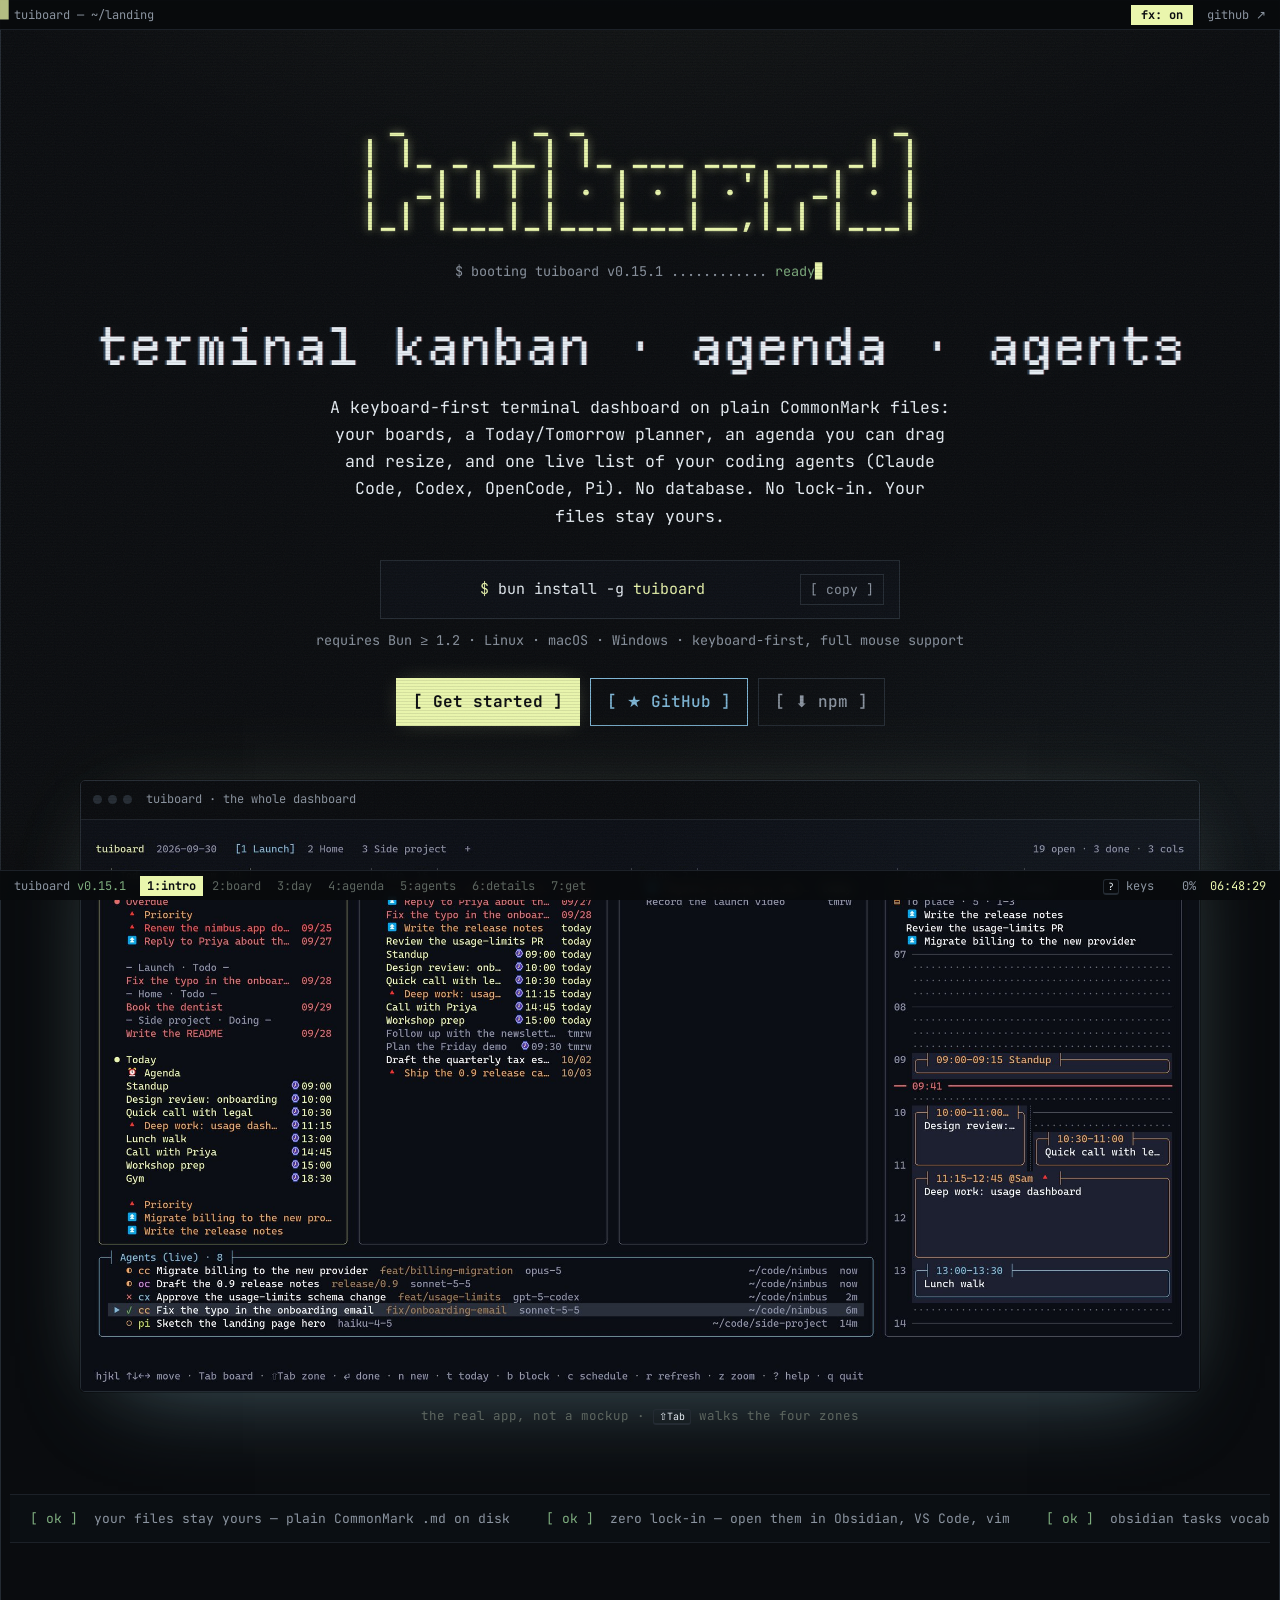
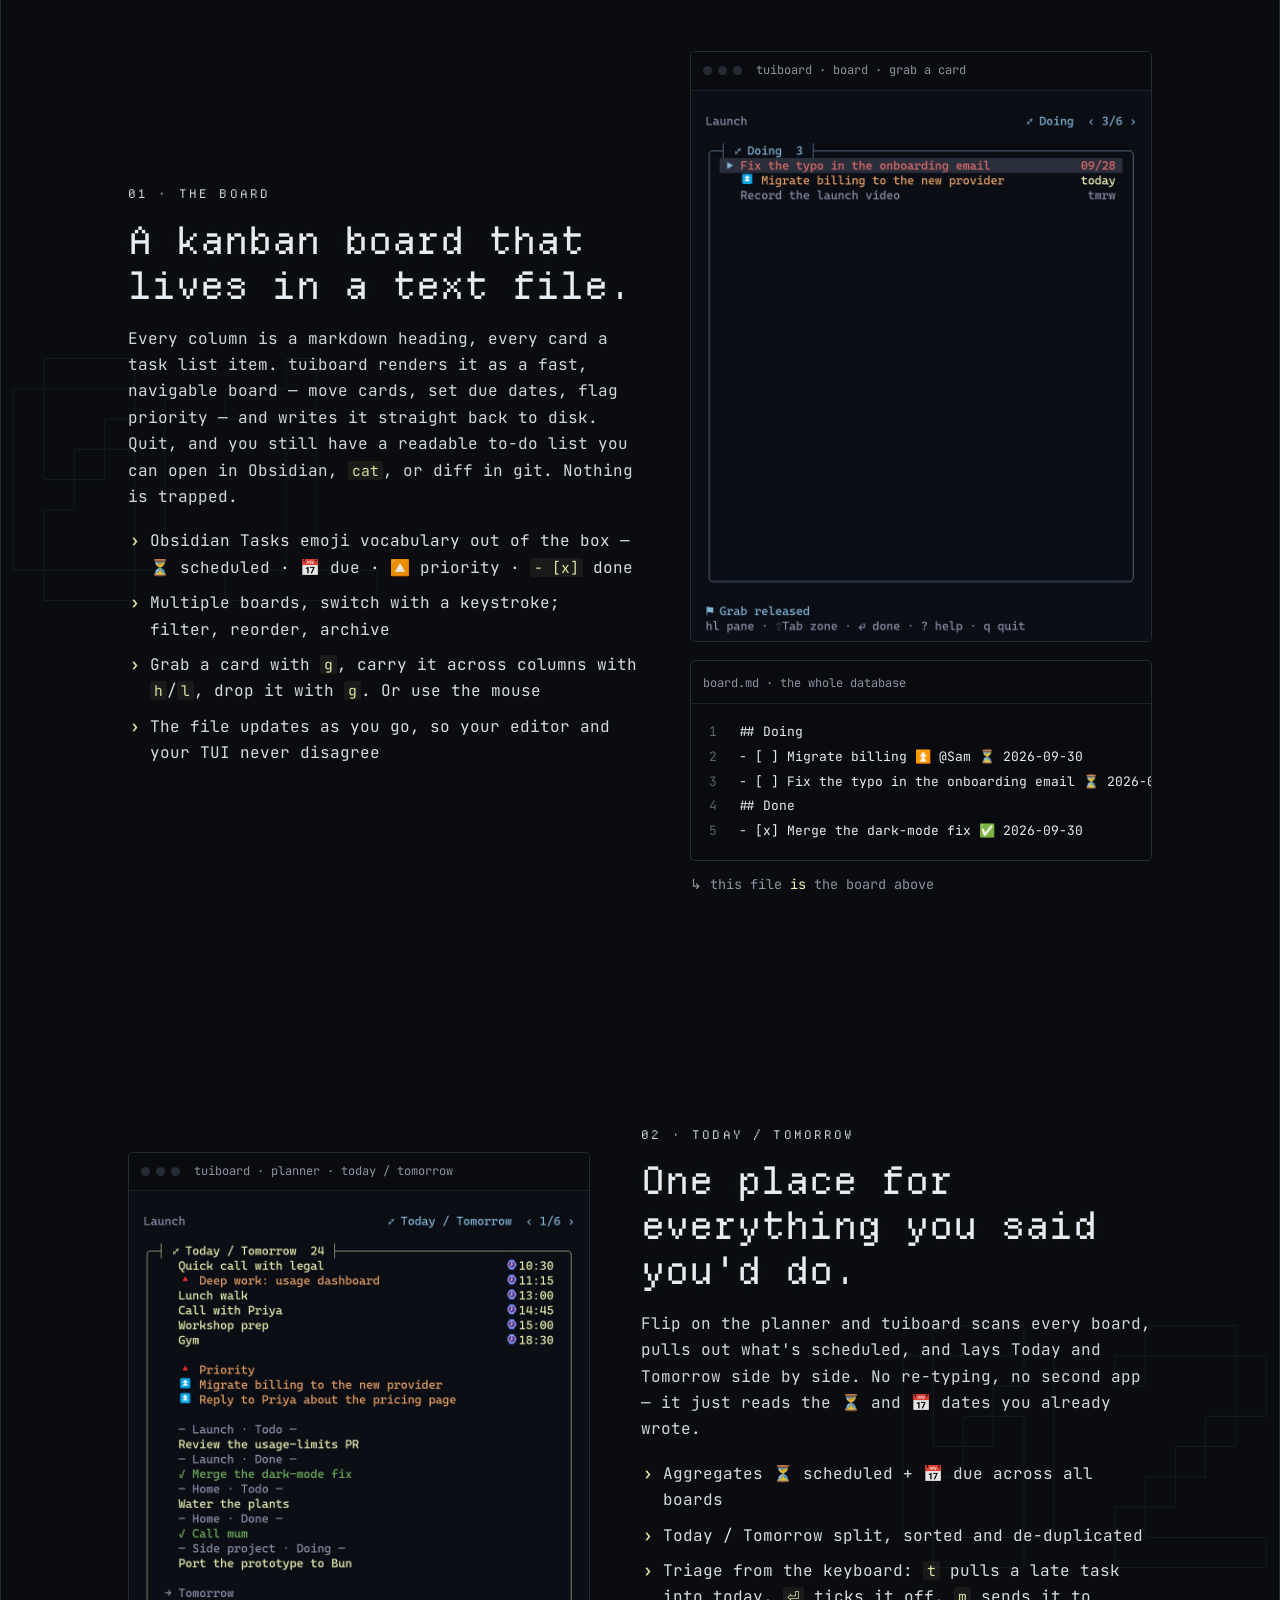
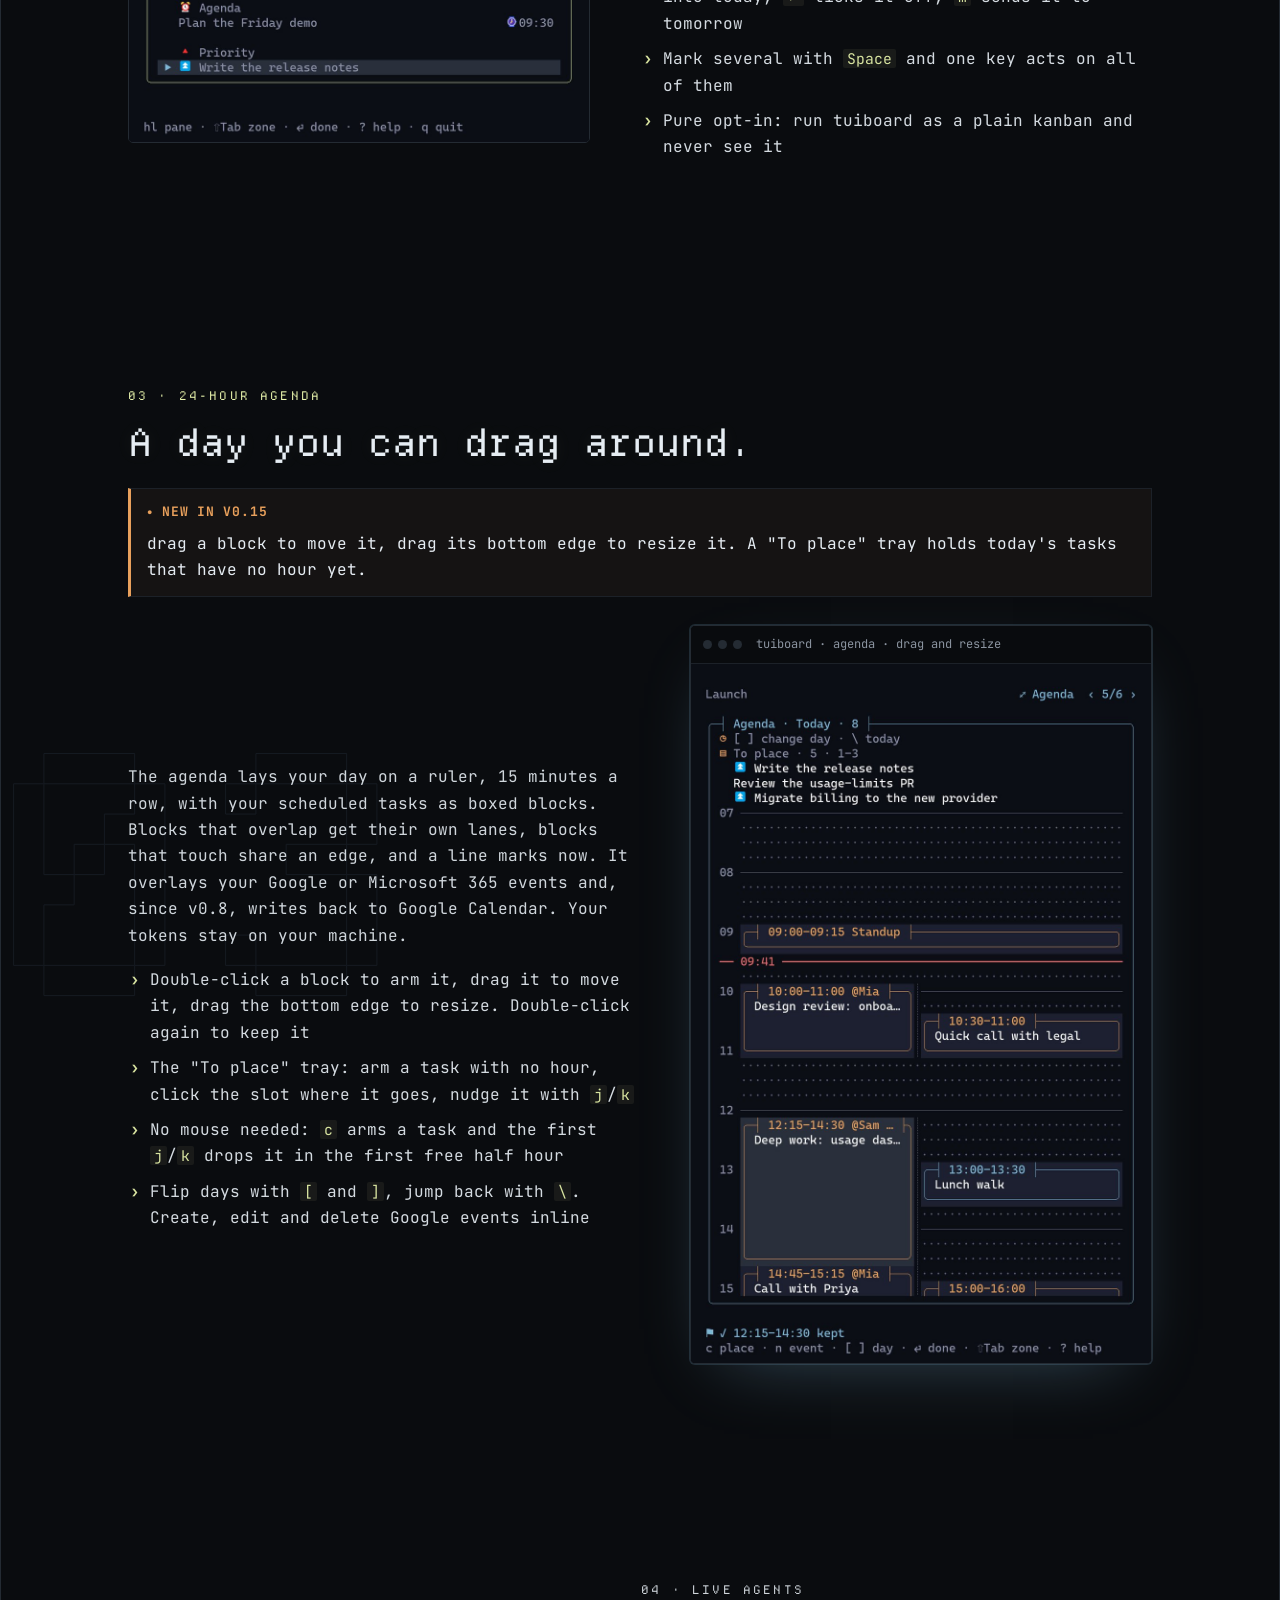
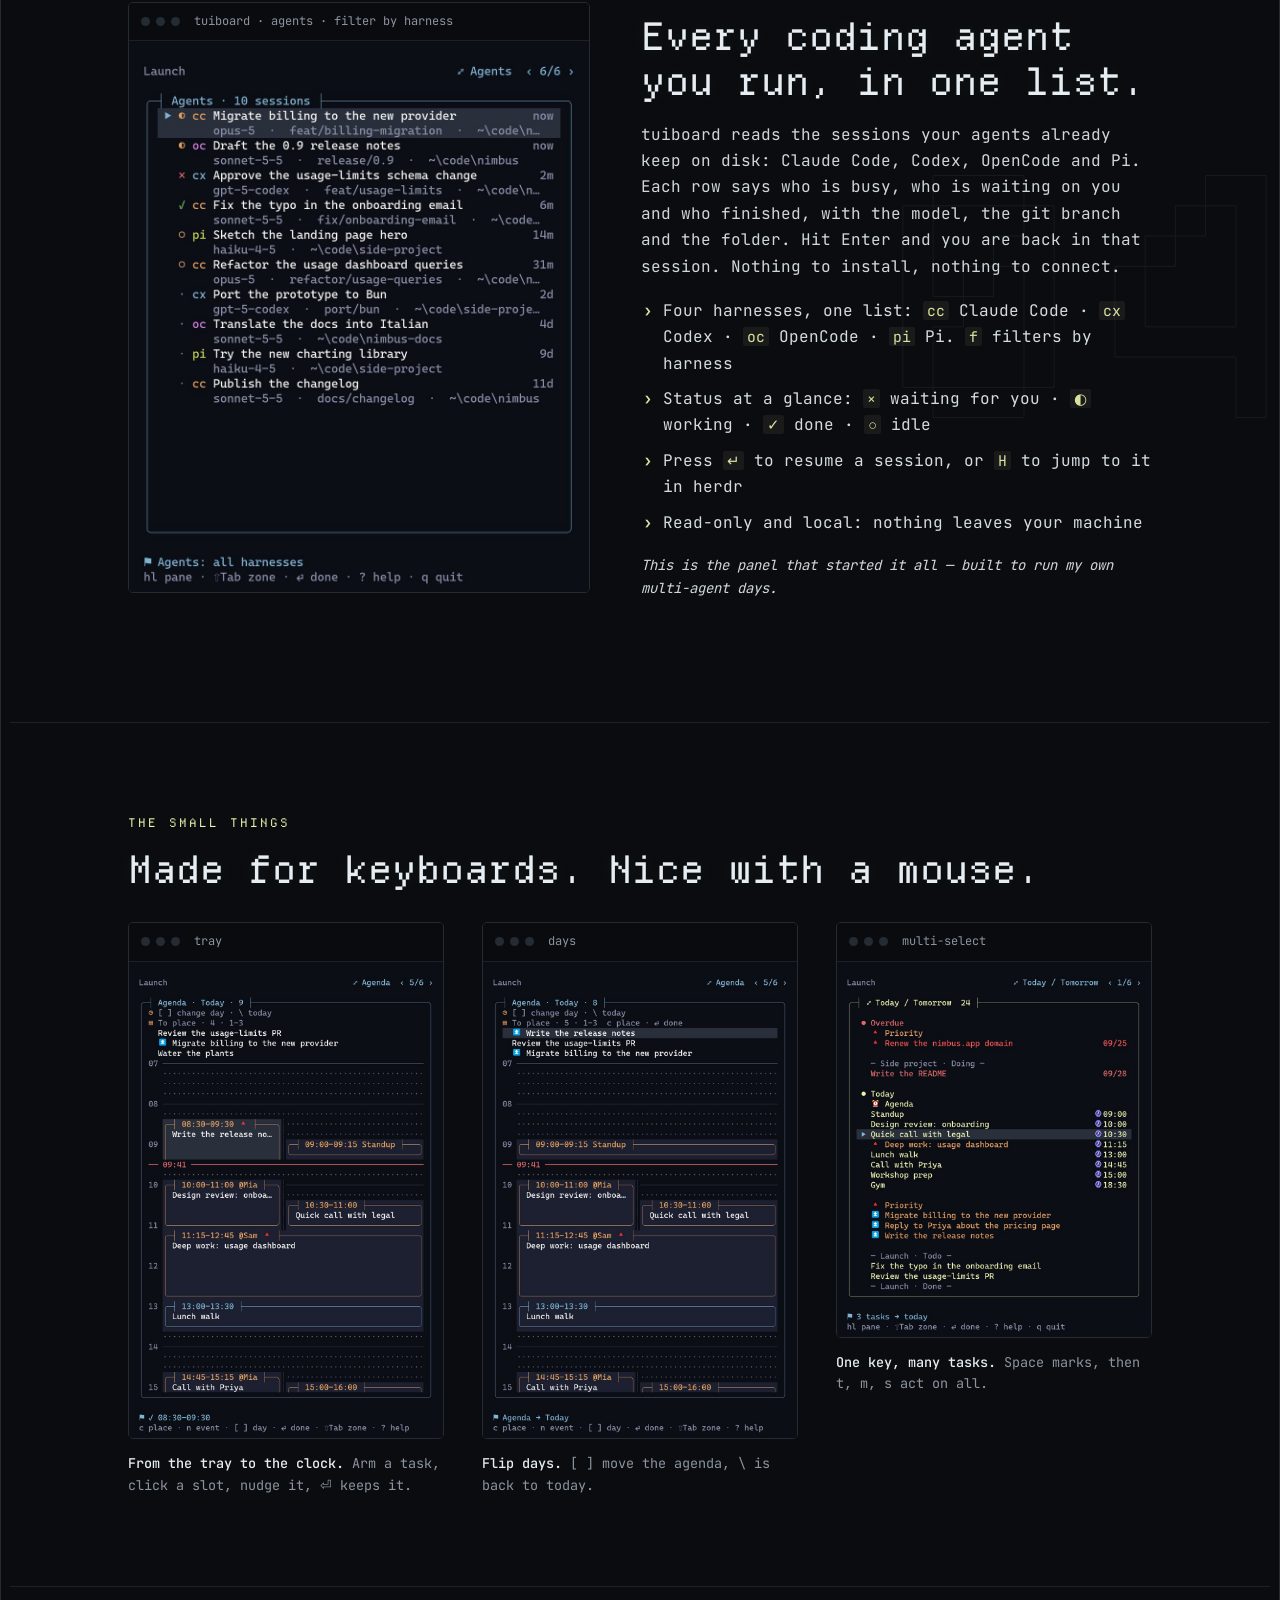
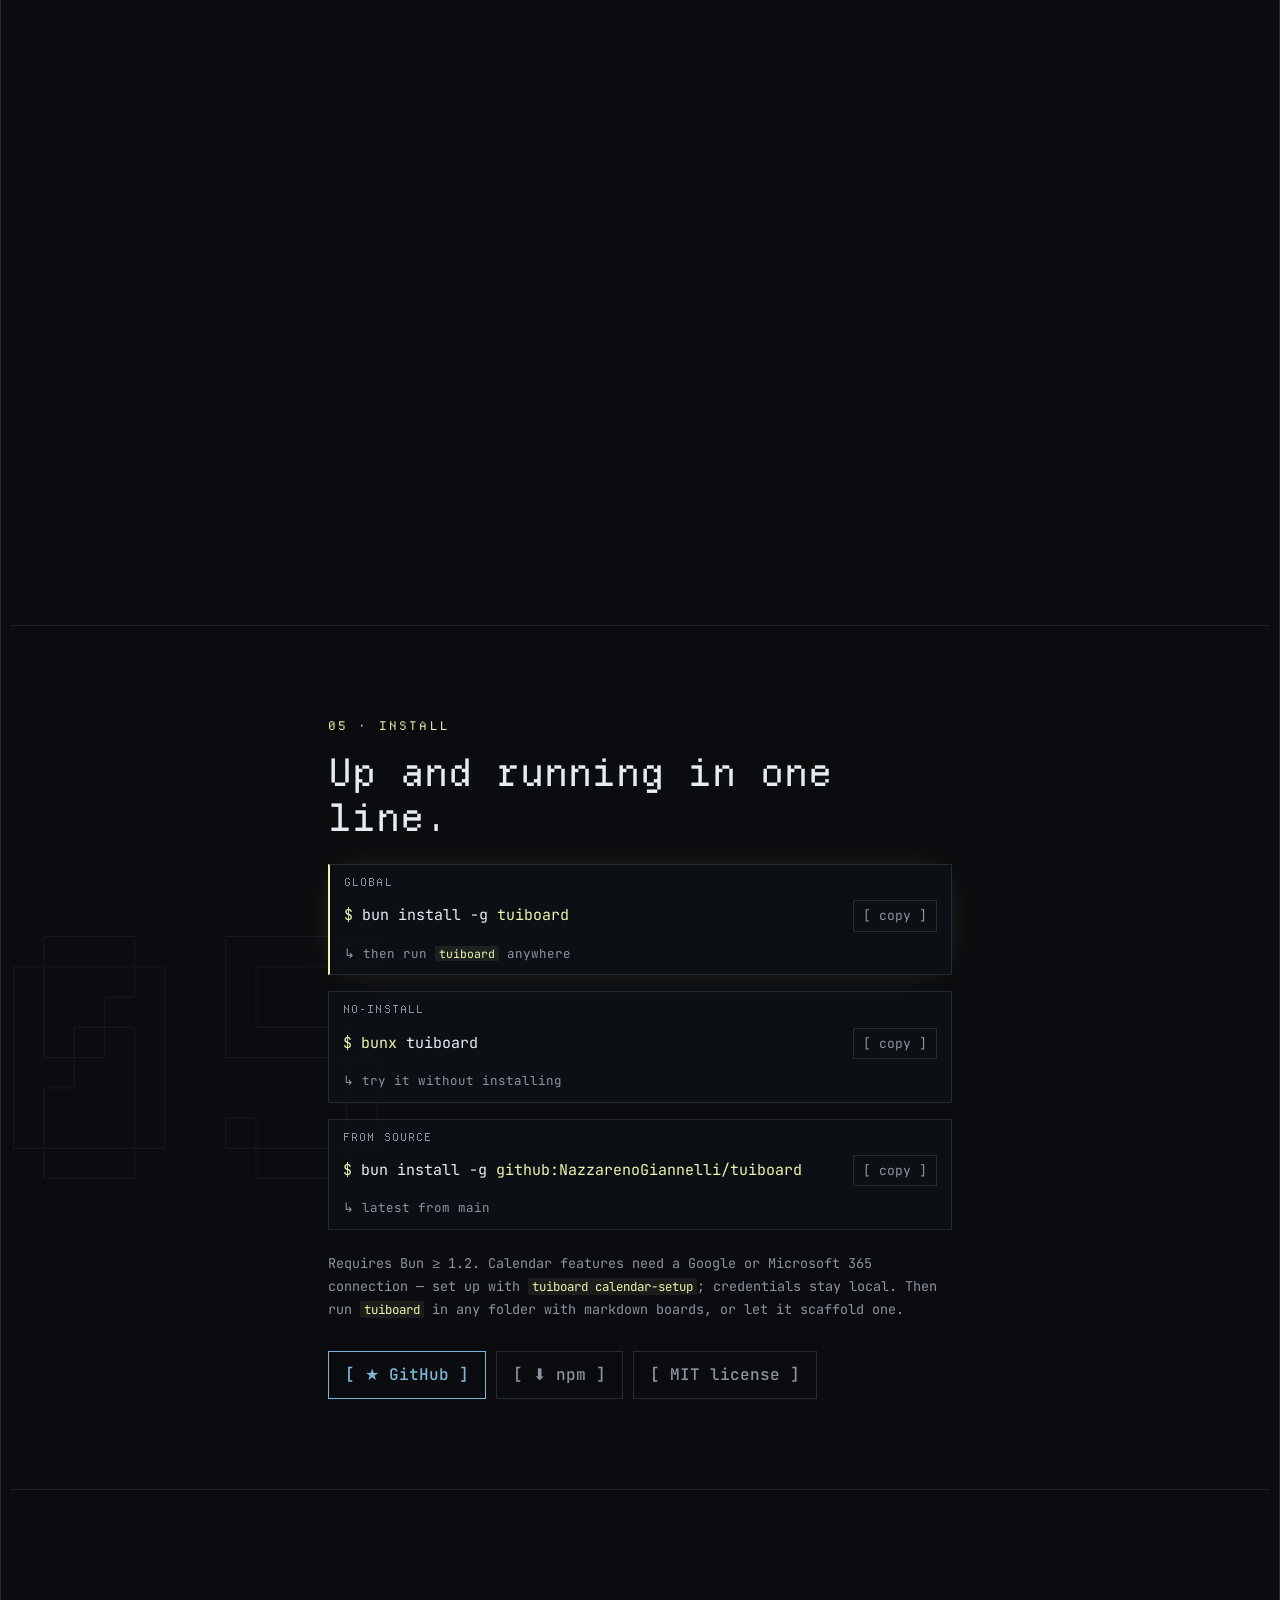
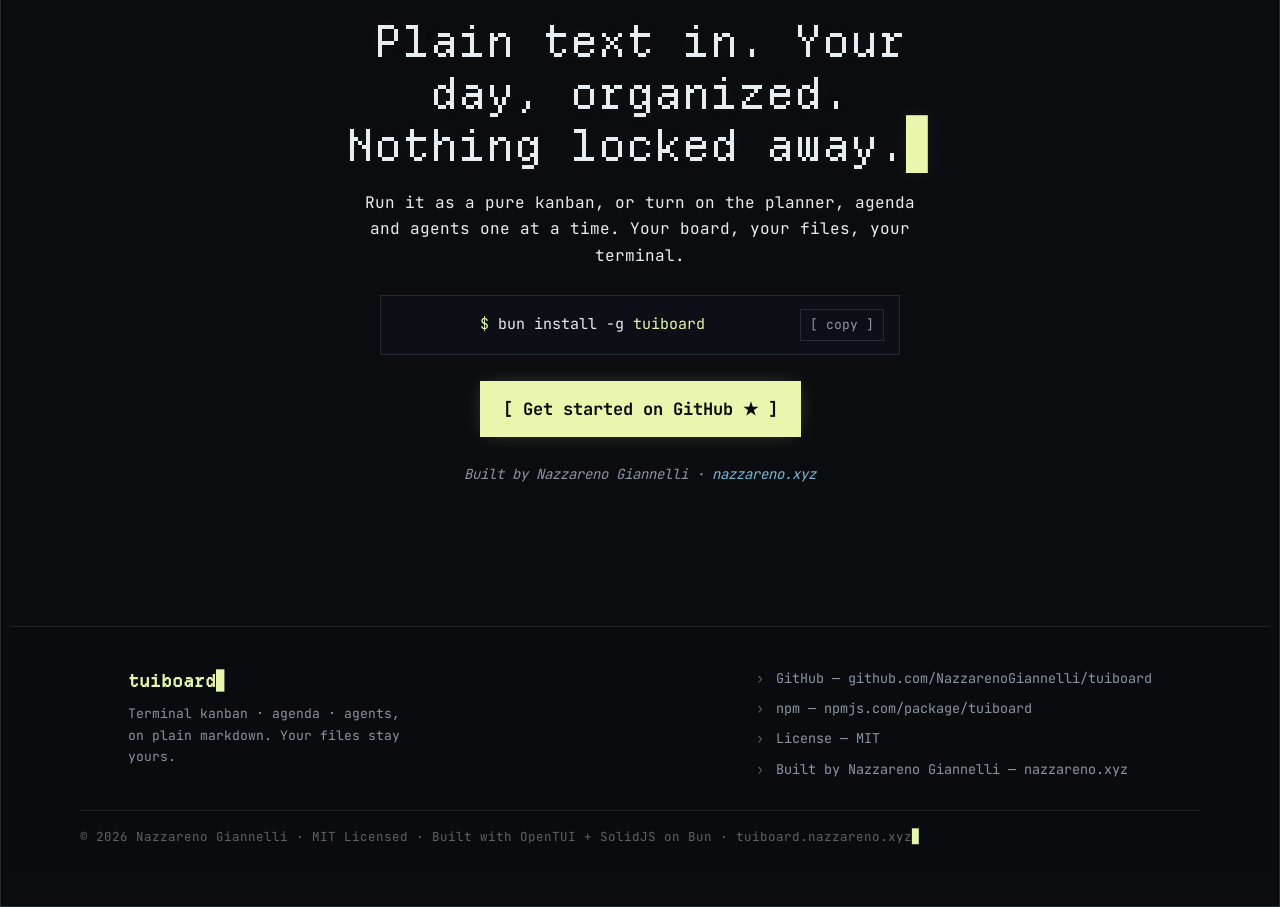
==== index.html @ 345d58a3 "copy: title, social title and footer say 'terminal kanban · agenda · agents' Co-Authored-By: Claude " ====
<!doctype html>
<html lang="en">
<head>
<meta charset="utf-8" />
<meta name="viewport" content="width=device-width, initial-scale=1" />
<title>tuiboard: terminal kanban · agenda · agents</title>
<meta name="description" content="A keyboard-first terminal dashboard on plain CommonMark files: kanban boards, a Today/Tomorrow planner, an agenda you can drag and resize, and one live list of your Claude Code, Codex, OpenCode and Pi sessions. No database. No lock-in." />
<link rel="icon" href="data:image/svg+xml,%3Csvg xmlns='http://www.w3.org/2000/svg' viewBox='0 0 16 16'%3E%3Crect width='16' height='16' fill='%230b0d10'/%3E%3Ctext x='2' y='12' font-family='monospace' font-size='11' fill='%23eaf6ad'%3Et%3C/text%3E%3C/svg%3E" />

<!-- Open Graph -->
<meta property="og:type" content="website" />
<meta property="og:title" content="tuiboard: terminal kanban · agenda · agents" />
<meta property="og:description" content="Kanban boards on plain markdown, a Today/Tomorrow planner, a drag-and-resize agenda, and every coding agent session (Claude Code, Codex, OpenCode, Pi) in one terminal." />
<meta property="og:url" content="https://tuiboard.nazzareno.xyz" />
<meta name="twitter:card" content="summary_large_image" />
<meta property="og:image" content="https://tuiboard.nazzareno.xyz/assets/media/og.jpg" />

<link rel="preload" href="assets/fonts/jetbrains-mono-400.woff2" as="font" type="font/woff2" crossorigin />
<link rel="preload" href="assets/fonts/departure-mono-400.woff2" as="font" type="font/woff2" crossorigin />
<script>
  /* Effects are ON by default. Set html.fx before first paint so there's no
     content flash before the deferred script runs. The safety timeout drops fx
     if the main script never confirms it ran (js-ready), so content can never
     get stuck hidden. JS-disabled users skip this entirely and get the static,
     fully-visible CSS default. Opt out persists in localStorage. */
  (function () {
    var d = document.documentElement;
    try { if (localStorage.getItem("tuiboard-fx") !== "off") d.classList.add("fx"); }
    catch (e) { d.classList.add("fx"); }
    setTimeout(function () { if (!d.classList.contains("js-ready")) d.classList.remove("fx"); }, 4000);
  })();
</script>
<link rel="stylesheet" href="css/style.css" />
</head>
<body>
<a class="skip-link" href="#install">Skip to install</a>

<!-- CRT atmosphere (fixed, pointer-events none) -->
<div class="crt" aria-hidden="true">
  <div class="crt__glow"></div>
  <div class="crt__noise"></div>
  <div class="crt__scan"></div>
  <div class="crt__vignette"></div>
</div>

<!-- boot overlay (fx only; never blocks content existence) -->
<div class="boot" id="boot" aria-hidden="true">
  <pre class="boot__log" id="boot-log"></pre>
</div>

<!-- cursor follower (fine pointer + fx only) -->
<div class="cur" id="cur" aria-hidden="true">▋</div>

<!-- ============================ TOP BAR ============================ -->
<div class="bar bar--top" aria-hidden="false">
  <span class="bar__seg bar__seg--dim">tuiboard&nbsp;<span class="bar__path">— ~/landing</span></span>
  <span class="bar__spacer"></span>
  <button class="fx" id="fx-toggle" type="button" aria-pressed="true" title="Toggle page animations (on by default; overrides system reduced-motion)">fx: <span data-fx-state>on</span></button>
  <a class="bar__seg bar__link" href="https://github.com/NazzarenoGiannelli/tuiboard" target="_blank" rel="noopener">github ↗</a>
</div>

<!-- ============================== HERO ============================== -->
<header class="hero" id="intro">
  <h1 class="wordmark-h1">
    <pre class="wordmark" role="img" aria-label="tuiboard" data-wm> _       _ _                 _
| |_ _ _|_| |_ ___ ___ ___ _| |
|  _| | | | . | . | .'|  _| . |
|_| |___|_|___|___|__,|_| |___|</pre>
  </h1>

  <p class="bootline" data-line>
    <span class="dimx">$</span> booting tuiboard v<span data-version>0.15.1</span> ............ <span class="okx">ready</span><span class="cursor" aria-hidden="true">▋</span>
  </p>

  <p class="lede glitch" data-line>terminal&nbsp;kanban&nbsp;· agenda&nbsp;· agents</p>

  <p class="sub" data-line>A keyboard-first terminal dashboard on plain CommonMark files: your boards,
  a Today/Tomorrow planner, an agenda you can drag and resize, and one live list of your
  coding agents (Claude Code, Codex, OpenCode, Pi). No database. No lock-in. Your files stay yours.</p>

  <div class="install-line" data-line data-copy-root>
    <code class="install-line__code"><span class="prompt">$</span> bun install -g <span class="pkg">tuiboard</span></code>
    <button class="copybtn" type="button" data-copy="bun install -g tuiboard" aria-label="Copy install command">[ copy ]</button>
  </div>
  <p class="note" data-line>requires Bun ≥ 1.2 · Linux · macOS · Windows · keyboard-first, full mouse support</p>

  <div class="cta-row" data-line>
    <a class="btn btn--primary" href="#install">[ Get started ]</a>
    <a class="btn btn--blue" href="https://github.com/NazzarenoGiannelli/tuiboard" target="_blank" rel="noopener">[ ★ GitHub ]</a>
    <a class="btn btn--dim" href="https://www.npmjs.com/package/tuiboard" target="_blank" rel="noopener">[ ⬇ npm ]</a>
  </div>

  <!-- the real app, recorded from its own headless renderer -->
  <div class="herodemo" data-line>
    <div class="term term--hero term--media">
      <div class="term__bar"><span class="term__dots" aria-hidden="true"><i></i><i></i><i></i></span><span class="term__file">tuiboard · the whole dashboard</span></div>
      <video class="vid" data-autoplay src="assets/media/zones.mp4" poster="assets/media/zones.jpg" autoplay muted loop playsinline preload="metadata" width="2034" height="1040" aria-label="tuiboard dashboard: Shift-Tab moves through the planner, the board, the agenda and the agents list"></video>
    </div>
    <p class="term__cap">the real app, not a mockup · <kbd>⇧Tab</kbd> walks the four zones</p>
  </div>
</header>

<!-- ============================ TICKER ============================ -->
<section class="ticker" aria-label="Why it stays yours">
  <div class="ticker__track" data-ticker>
    <span class="ticker__item"><span class="okx">[ ok ]</span> your files stay yours — plain CommonMark .md on disk</span>
    <span class="ticker__item"><span class="okx">[ ok ]</span> zero lock-in — open them in Obsidian, VS Code, vim</span>
    <span class="ticker__item"><span class="okx">[ ok ]</span> obsidian tasks vocabulary — ⏳ 📅 ✅ 🔼</span>
    <span class="ticker__item"><span class="okx">[ ok ]</span> bring your own creds — tokens stay local</span>
    <span class="ticker__item"><span class="okx">[ ok ]</span> four agent harnesses — Claude Code · Codex · OpenCode · Pi</span>
    <span class="ticker__item"><span class="okx">[ ok ]</span> cross-platform — Linux · macOS · Windows</span>
    <span class="ticker__item"><span class="okx">[ ok ]</span> MIT licensed — keyboard-first, full mouse support</span>
  </div>
</section>

<main>
<!-- ============================ 01 BOARD ============================ -->
<section class="feat" id="board">
  <span class="ghost" aria-hidden="true">01</span>
  <div class="feat__grid wrap" data-reveal-group>
    <div class="feat__copy">
      <p class="eyebrow">01 · the board</p>
      <h2>A kanban board that lives in a text file.</h2>
      <p>Every column is a markdown heading, every card a task list item. tuiboard renders it as a fast, navigable board — move cards, set due dates, flag priority — and writes it straight back to disk. Quit, and you still have a readable to-do list you can open in Obsidian, <code>cat</code>, or diff in git. Nothing is trapped.</p>
      <ul class="bul">
        <li>Obsidian Tasks emoji vocabulary out of the box — ⏳ scheduled · 📅 due · 🔼 priority · <code>- [x]</code> done</li>
        <li>Multiple boards, switch with a keystroke; filter, reorder, archive</li>
        <li>Grab a card with <code>g</code>, carry it across columns with <code>h</code>/<code>l</code>, drop it with <code>g</code>. Or use the mouse</li>
        <li>The file updates as you go, so your editor and your TUI never disagree</li>
      </ul>
    </div>
    <div class="feat__visual">
      <div class="term termframe term--media term--portrait">
        <div class="term__bar"><span class="term__dots" aria-hidden="true"><i></i><i></i><i></i></span><span class="term__file">tuiboard · board · grab a card</span></div>
        <video class="vid" data-autoplay src="assets/media/grab.mp4" poster="assets/media/grab.jpg" muted loop playsinline preload="none" width="960" height="1148" aria-label="A card is grabbed in the Todo column and carried to the Doing column"></video>
      </div>
      <div class="codeproof codeproof--tie">
        <div class="codeproof__bar"><span class="term__file">board.md · the whole database</span></div>
<pre><span class="ln">1</span> ## Doing
<span class="ln">2</span> - [ ] Migrate billing ⏫ @Sam ⏳ 2026-09-30
<span class="ln">3</span> - [ ] Fix the typo in the onboarding email ⏳ 2026-09-28
<span class="ln">4</span> ## Done
<span class="ln">5</span> - [x] Merge the dark-mode fix ✅ 2026-09-30</pre>
      </div>
      <p class="caption caption--tie">↳ this file <em>is</em> the board above</p>
    </div>
  </div>
</section>

<!-- ============================ 02 PLANNER ============================ -->
<section class="feat feat--rev" id="day">
  <span class="ghost ghost--r" aria-hidden="true">02</span>
  <div class="feat__grid wrap" data-reveal-group>
    <div class="feat__visual">
      <div class="term termframe term--media term--portrait">
        <div class="term__bar"><span class="term__dots" aria-hidden="true"><i></i><i></i><i></i></span><span class="term__file">tuiboard · planner · today / tomorrow</span></div>
        <video class="vid" data-autoplay src="assets/media/planner.mp4" poster="assets/media/planner.jpg" muted loop playsinline preload="none" width="960" height="1148" aria-label="A late task is pulled into today with t, one is ticked off with Enter, one is sent to tomorrow with m"></video>
      </div>
    </div>
    <div class="feat__copy">
      <p class="eyebrow">02 · today / tomorrow</p>
      <h2>One place for everything you said you'd do.</h2>
      <p>Flip on the planner and tuiboard scans every board, pulls out what's scheduled, and lays Today and Tomorrow side by side. No re-typing, no second app — it just reads the ⏳ and 📅 dates you already wrote.</p>
      <ul class="bul">
        <li>Aggregates ⏳ scheduled + 📅 due across all boards</li>
        <li>Today / Tomorrow split, sorted and de-duplicated</li>
        <li>Triage from the keyboard: <code>t</code> pulls a late task into today, <code>⏎</code> ticks it off, <code>m</code> sends it to tomorrow</li>
        <li>Mark several with <code>Space</code> and one key acts on all of them</li>
        <li>Pure opt-in: run tuiboard as a plain kanban and never see it</li>
      </ul>
    </div>
  </div>
</section>

<!-- ============================ 03 AGENDA ============================ -->
<section class="feat" id="cal">
  <span class="ghost" aria-hidden="true">03</span>
  <div class="wrap">
    <div class="feat__head" data-reveal-group>
      <p class="eyebrow">03 · 24-hour agenda</p>
      <h2>A day you can drag around.</h2>
    </div>
    <div class="callout" data-reveal>
      <span class="callout__tag"><span class="callout__dot" aria-hidden="true">●</span> new in v0.15</span>
      <span>drag a block to move it, drag its bottom edge to resize it. A "To place" tray holds today's tasks that have no hour yet.</span>
    </div>
    <div class="feat__grid wrap--flush" data-reveal-group>
      <div class="feat__copy">
        <p>The agenda lays your day on a ruler, 15 minutes a row, with your scheduled tasks as boxed blocks. Blocks that overlap get their own lanes, blocks that touch share an edge, and a line marks now. It overlays your Google or Microsoft 365 events and, since v0.8, writes back to Google Calendar. Your tokens stay on your machine.</p>
        <ul class="bul">
          <li>Double-click a block to arm it, drag it to move it, drag the bottom edge to resize. Double-click again to keep it</li>
          <li>The "To place" tray: arm a task with no hour, click the slot where it goes, nudge it with <code>j</code>/<code>k</code></li>
          <li>No mouse needed: <code>c</code> arms a task and the first <code>j</code>/<code>k</code> drops it in the first free half hour</li>
          <li>Flip days with <code>[</code> and <code>]</code>, jump back with <code>\</code>. Create, edit and delete Google events inline</li>
        </ul>
      </div>
      <div class="feat__visual">
        <div class="term termframe termframe--flagship term--media term--portrait">
          <div class="term__bar"><span class="term__dots" aria-hidden="true"><i></i><i></i><i></i></span><span class="term__file">tuiboard · agenda · drag and resize</span></div>
          <video class="vid" data-autoplay src="assets/media/drag.mp4" poster="assets/media/drag.jpg" muted loop playsinline preload="none" width="960" height="1458" aria-label="A time block is armed with a double click, dragged down the ruler, then stretched by its bottom edge"></video>
        </div>
      </div>
    </div>
  </div>
</section>

<!-- ============================ 04 AGENTS ============================ -->
<section class="feat feat--rev" id="agents">
  <span class="ghost ghost--r" aria-hidden="true">04</span>
  <div class="feat__grid wrap" data-reveal-group>
    <div class="feat__visual">
      <div class="term termframe term--media term--portrait">
        <div class="term__bar"><span class="term__dots" aria-hidden="true"><i></i><i></i><i></i></span><span class="term__file">tuiboard · agents · filter by harness</span></div>
        <video class="vid" data-autoplay src="assets/media/filter.mp4" poster="assets/media/filter.jpg" muted loop playsinline preload="none" width="960" height="1148" aria-label="A list of agent sessions, then filtered to Claude Code, Codex, OpenCode and Pi in turn"></video>
      </div>
    </div>
    <div class="feat__copy">
      <p class="eyebrow">04 · live agents</p>
      <h2>Every coding agent you run, in one list.</h2>
      <p>tuiboard reads the sessions your agents already keep on disk: Claude Code, Codex, OpenCode and Pi. Each row says who is busy, who is waiting on you and who finished, with the model, the git branch and the folder. Hit Enter and you are back in that session. Nothing to install, nothing to connect.</p>
      <ul class="bul">
        <li>Four harnesses, one list: <code>cc</code> Claude Code · <code>cx</code> Codex · <code>oc</code> OpenCode · <code>pi</code> Pi. <code>f</code> filters by harness</li>
        <li>Status at a glance: <code>×</code> waiting for you · <code>◐</code> working · <code>✓</code> done · <code>○</code> idle</li>
        <li>Press <code>↵</code> to resume a session, or <code>H</code> to jump to it in <a href="https://herdr.dev" target="_blank" rel="noopener">herdr</a></li>
        <li>Read-only and local: nothing leaves your machine</li>
      </ul>
      <p class="maker">This is the panel that started it all — built to run my own multi-agent days.</p>
    </div>
  </div>
</section>

<!-- ============================ DETAILS ============================ -->
<section class="details" id="details">
  <div class="wrap">
    <div class="feat__head" data-reveal-group>
      <p class="eyebrow">the small things</p>
      <h2>Made for keyboards. Nice with a mouse.</h2>
    </div>
    <div class="details__grid" data-reveal-group>
      <figure class="detail">
        <div class="term termframe term--media"><div class="term__bar"><span class="term__dots" aria-hidden="true"><i></i><i></i><i></i></span><span class="term__file">tray</span></div>
          <video class="vid" data-autoplay src="assets/media/tray.mp4" poster="assets/media/tray.jpg" muted loop playsinline preload="none" width="960" height="1458" aria-label="A task with no hour is armed from the tray, placed with a click and nudged with the keyboard"></video></div>
        <figcaption><b>From the tray to the clock.</b> Arm a task, click a slot, nudge it, <code>⏎</code> keeps it.</figcaption>
      </figure>
      <figure class="detail">
        <div class="term termframe term--media"><div class="term__bar"><span class="term__dots" aria-hidden="true"><i></i><i></i><i></i></span><span class="term__file">days</span></div>
          <video class="vid" data-autoplay src="assets/media/days.mp4" poster="assets/media/days.jpg" muted loop playsinline preload="none" width="960" height="1458" aria-label="The agenda moves to tomorrow, the day after, then back to today"></video></div>
        <figcaption><b>Flip days.</b> <code>[</code> <code>]</code> move the agenda, <code>\</code> is back to today.</figcaption>
      </figure>
      <figure class="detail">
        <div class="term termframe term--media"><div class="term__bar"><span class="term__dots" aria-hidden="true"><i></i><i></i><i></i></span><span class="term__file">multi-select</span></div>
          <video class="vid" data-autoplay src="assets/media/multi.mp4" poster="assets/media/multi.jpg" muted loop playsinline preload="none" width="960" height="1148" aria-label="Three late tasks are marked with Space, then one key moves all of them to today"></video></div>
        <figcaption><b>One key, many tasks.</b> <code>Space</code> marks, then <code>t</code>, <code>m</code>, <code>s</code> act on all.</figcaption>
      </figure>
    </div>
  </div>
</section>

<!-- ============================ COMPOSE ============================ -->
<section class="compose">
  <div class="wrap compose__inner" data-reveal-group>
    <h2>One board, or all four. Your call.</h2>
    <p class="sub">Start as a plain kanban. Switch on the planner when you want a daily focus, the agenda when you live by your calendar, the agents panel when you run Claude Code, Codex, OpenCode or Pi. Any mix. It's the same markdown underneath.</p>
    <div class="toggles" data-toggles>
      <button class="tgrow" type="button" data-on="1" aria-pressed="true"><span class="tg">[x]</span> kanban   ......  always on</button>
      <button class="tgrow" type="button" data-on="1" aria-pressed="true"><span class="tg">[x]</span> planner  ......  today / tomorrow</button>
      <button class="tgrow" type="button" data-on="1" aria-pressed="true"><span class="tg">[x]</span> agenda   ......  24h + calendar</button>
      <button class="tgrow" type="button" data-on="0" aria-pressed="false"><span class="tg">[ ]</span> agents   ......  cc · cx · oc · pi sessions</button>
    </div>
    <p class="caption">flip panels on and off — your layout, your call. (yes, these click.)</p>
  </div>
</section>

<!-- ============================ 05 INSTALL ============================ -->
<section class="install" id="install">
  <span class="ghost" aria-hidden="true">05</span>
  <div class="wrap install__inner">
    <div class="feat__head" data-reveal-group>
      <p class="eyebrow">05 · install</p>
      <h2>Up and running in one line.</h2>
    </div>

    <div class="cmd cmd--primary" data-copy-root data-reveal>
      <span class="cmd__tab">global</span>
      <div class="cmd__body">
        <code><span class="prompt">$</span> bun install -g <span class="pkg">tuiboard</span></code>
        <button class="copybtn" type="button" data-copy="bun install -g tuiboard" aria-label="Copy global install">[ copy ]</button>
      </div>
      <p class="cmd__note">↳ then run <code>tuiboard</code> anywhere</p>
    </div>

    <div class="cmd" data-copy-root data-reveal>
      <span class="cmd__tab">no-install</span>
      <div class="cmd__body">
        <code><span class="prompt">$</span> <span class="pkg">bunx</span> tuiboard</code>
        <button class="copybtn" type="button" data-copy="bunx tuiboard" aria-label="Copy bunx command">[ copy ]</button>
      </div>
      <p class="cmd__note">↳ try it without installing</p>
    </div>

    <div class="cmd" data-copy-root data-reveal>
      <span class="cmd__tab">from source</span>
      <div class="cmd__body">
        <code><span class="prompt">$</span> bun install -g <span class="pkg">github:NazzarenoGiannelli/tuiboard</span></code>
        <button class="copybtn" type="button" data-copy="bun install -g github:NazzarenoGiannelli/tuiboard" aria-label="Copy source install">[ copy ]</button>
      </div>
      <p class="cmd__note">↳ latest from main</p>
    </div>

    <p class="note install__foot">Requires Bun ≥ 1.2. Calendar features need a Google or Microsoft 365 connection — set up with <code>tuiboard calendar-setup</code>; credentials stay local. Then run <code>tuiboard</code> in any folder with markdown boards, or let it scaffold one.</p>

    <div class="cta-row cta-row--quiet">
      <a class="btn btn--blue" href="https://github.com/NazzarenoGiannelli/tuiboard" target="_blank" rel="noopener">[ ★ GitHub ]</a>
      <a class="btn btn--dim" href="https://www.npmjs.com/package/tuiboard" target="_blank" rel="noopener">[ ⬇ npm ]</a>
      <a class="btn btn--dim" href="https://github.com/NazzarenoGiannelli/tuiboard/blob/main/LICENSE" target="_blank" rel="noopener">[ MIT license ]</a>
    </div>
  </div>
</section>

<!-- ============================ FINAL ============================ -->
<section class="final">
  <div class="wrap final__inner" data-reveal-group>
    <h2>Plain text in. Your day, organized.<br />Nothing locked away.<span class="cursor" aria-hidden="true">▋</span></h2>
    <p class="sub">Run it as a pure kanban, or turn on the planner, agenda and agents one at a time. Your board, your files, your terminal.</p>
    <div class="install-line install-line--center" data-copy-root>
      <code class="install-line__code"><span class="prompt">$</span> bun install -g <span class="pkg">tuiboard</span></code>
      <button class="copybtn" type="button" data-copy="bun install -g tuiboard" aria-label="Copy install command">[ copy ]</button>
    </div>
    <a class="btn btn--primary btn--lg" href="https://github.com/NazzarenoGiannelli/tuiboard" target="_blank" rel="noopener">[ Get started on GitHub ★ ]</a>
    <p class="maker maker--center">Built by Nazzareno Giannelli · <a href="https://nazzareno.xyz" target="_blank" rel="noopener">nazzareno.xyz</a></p>
  </div>
</section>
</main>

<!-- ============================ FOOTER ============================ -->
<footer class="foot">
  <div class="wrap foot__top">
    <div class="foot__sign">
      <span class="foot__mark">tuiboard<span class="cursor" aria-hidden="true">▋</span></span>
      <p class="foot__tag">Terminal kanban · agenda · agents, on plain markdown. Your files stay yours.</p>
    </div>
    <nav class="foot__links" aria-label="Footer">
      <a href="https://github.com/NazzarenoGiannelli/tuiboard" target="_blank" rel="noopener"><span class="g">›</span> GitHub — github.com/NazzarenoGiannelli/tuiboard</a>
      <a href="https://www.npmjs.com/package/tuiboard" target="_blank" rel="noopener"><span class="g">›</span> npm — npmjs.com/package/tuiboard</a>
      <a href="https://github.com/NazzarenoGiannelli/tuiboard/blob/main/LICENSE" target="_blank" rel="noopener"><span class="g">›</span> License — MIT</a>
      <a href="https://nazzareno.xyz" target="_blank" rel="noopener"><span class="g">›</span> Built by Nazzareno Giannelli — nazzareno.xyz</a>
    </nav>
  </div>
  <div class="wrap foot__bottom">
    © 2026 Nazzareno Giannelli · MIT Licensed · Built with OpenTUI + SolidJS on Bun · tuiboard.nazzareno.xyz<span class="cursor" aria-hidden="true">▋</span>
  </div>
</footer>

<!-- ============================ BOTTOM BAR ============================ -->
<div class="bar bar--bottom">
  <span class="bar__seg bar__seg--dim">tuiboard <span class="okx">v<span data-version>0.15.1</span></span></span>
  <nav class="bar__panes" aria-label="Sections" data-panes>
    <a href="#intro" data-pane="intro">1:intro</a>
    <a href="#board" data-pane="board">2:board</a>
    <a href="#day" data-pane="day">3:day</a>
    <a href="#cal" data-pane="cal">4:agenda</a>
    <a href="#agents" data-pane="agents">5:agents</a>
    <a href="#details" data-pane="details">6:details</a>
    <a href="#install" data-pane="install">7:get</a>
  </nav>
  <span class="bar__spacer"></span>
  <span class="bar__seg bar__seg--dim bar__keys"><kbd>?</kbd> keys</span>
  <span class="bar__seg bar__seg--dim" id="scrollpct">0%</span>
  <span class="bar__seg" id="clock" aria-hidden="true">--:--</span>
</div>

<!-- ============================ HELP OVERLAY ============================ -->
<div class="help" id="help" role="dialog" aria-modal="true" aria-label="Keyboard shortcuts" hidden>
  <div class="help__panel">
    <div class="help__bar"><span class="term__dots" aria-hidden="true"><i></i><i></i><i></i></span><span class="term__file">tuiboard.nazzareno.xyz — keys</span></div>
    <pre class="help__body">  g    open GitHub repo
  n    open npm package
  i    jump to install
  t    back to top
  f    toggle fx (animations)
  ?    toggle this help
  Esc  close</pre>
  </div>
</div>

<script src="js/main.js" defer></script>
</body>
</html>
---- css/style.css ----
/* ============================================================
   tuiboard — landing v2 · "CRT phosphor poster"
   The page IS a terminal session: tmux-style bars, phosphor
   atmosphere, pane navigation, real keyboard shortcuts.

   Motion model: the DEFAULT stylesheet is the FINAL, fully
   legible state (reduced-motion users see this and miss nothing).
   `html.fx` — set by JS from prefers-reduced-motion XOR the
   in-page [fx] toggle — layers every animation on top.
   ============================================================ */

/* ---- Fonts ---- */
@font-face {
  font-family: "JetBrains Mono";
  font-style: normal; font-weight: 400; font-display: swap;
  src: url("../assets/fonts/jetbrains-mono-400.woff2") format("woff2");
}
@font-face {
  font-family: "JetBrains Mono";
  font-style: normal; font-weight: 500; font-display: swap;
  src: url("../assets/fonts/jetbrains-mono-500.woff2") format("woff2");
}
@font-face {
  font-family: "JetBrains Mono";
  font-style: normal; font-weight: 700; font-display: swap;
  src: url("../assets/fonts/jetbrains-mono-700.woff2") format("woff2");
}
@font-face {
  font-family: "Departure Mono";
  font-style: normal; font-weight: 400; font-display: swap;
  src: url("../assets/fonts/departure-mono-400.woff2") format("woff2");
}

:root {
  --bg: #0a0c0f;
  --bg-raised: #0d1117;
  --hair: #1c2128;
  --hair-2: #242b33;
  --text: #e6edf3;
  --dim: #8b94a0;
  --dimmer: #5d6660;
  --blue: #7eb6d6;
  --orange: #e8a05c;
  --yellow: #eaf6ad;
  --green: #7fae7f;
  --cta-text: #0a0c0f;
  --glow-yellow: rgba(234, 246, 173, 0.30);
  --mono: "JetBrains Mono", ui-monospace, "SF Mono", "Cascadia Code", Menlo, Consolas, monospace;
  --disp: "Departure Mono", "JetBrains Mono", ui-monospace, monospace;
  --maxw: 1120px;
  --bar-h: 30px;
}

* { box-sizing: border-box; }
html { -webkit-text-size-adjust: 100%; overflow-x: clip; }
html.fx { scroll-behavior: smooth; }

body {
  margin: 0;
  padding-top: var(--bar-h);
  padding-bottom: var(--bar-h);
  background: var(--bg);
  color: var(--text);
  font-family: var(--mono);
  font-size: 16px;
  line-height: 1.65;
  font-variant-numeric: tabular-nums;
  -webkit-font-smoothing: antialiased;
  text-rendering: optimizeLegibility;
  overflow-x: clip;
}

/* terminal-native selection: inverted phosphor */
::selection { background: var(--yellow); color: var(--cta-text); }

/* scrollbar styled like a terminal pane */
html { scrollbar-color: #2a313a var(--bg); scrollbar-width: thin; }
::-webkit-scrollbar { width: 10px; }
::-webkit-scrollbar-track { background: var(--bg); }
::-webkit-scrollbar-thumb { background: #2a313a; border: 2px solid var(--bg); }
::-webkit-scrollbar-thumb:hover { background: var(--yellow); }

a { color: inherit; text-decoration: none; }
code, pre, kbd { font-family: var(--mono); }
kbd {
  border: 1px solid var(--hair-2); border-bottom-width: 2px; border-radius: 3px;
  padding: 0 5px; font-size: .85em; color: var(--text);
}

.wrap { max-width: var(--maxw); margin-inline: auto; padding-inline: clamp(20px, 5vw, 48px); }

.skip-link {
  position: absolute; left: -9999px; top: 0; z-index: 200;
  background: var(--yellow); color: var(--cta-text); padding: 8px 14px;
}
.skip-link:focus { left: 12px; top: 40px; }
:focus-visible { outline: 2px solid var(--blue); outline-offset: 2px; }

.dimx { color: var(--dim); }
.okx { color: var(--green); }

/* ============================================================
   CRT ATMOSPHERE — fixed full-page layers (static texture; the
   slow scan drift only runs under html.fx)
   ============================================================ */
.crt { position: fixed; inset: 0; pointer-events: none; z-index: 90; overflow: hidden; }
.crt__glow {
  position: absolute; inset: -20%;
  background:
    radial-gradient(60% 45% at 50% 0%, rgba(234, 246, 173, 0.05), transparent 70%),
    radial-gradient(50% 40% at 85% 80%, rgba(126, 182, 214, 0.05), transparent 70%);
}
.crt__noise {
  position: absolute; inset: 0; opacity: .05; mix-blend-mode: overlay;
  background-image: url("data:image/svg+xml,%3Csvg xmlns='http://www.w3.org/2000/svg' width='160' height='160'%3E%3Cfilter id='n'%3E%3CfeTurbulence type='fractalNoise' baseFrequency='0.9' numOctaves='2'/%3E%3C/filter%3E%3Crect width='160' height='160' filter='url(%23n)'/%3E%3C/svg%3E");
}
.crt__scan {
  position: absolute; inset: 0; opacity: .55;
  background: repeating-linear-gradient(to bottom, transparent 0 2px, rgba(0,0,0,.16) 2px 3px);
}
.crt__vignette {
  position: absolute; inset: 0;
  background: radial-gradient(120% 95% at 50% 45%, transparent 60%, rgba(0,0,0,.42) 100%);
}
html.fx .crt__scan { animation: scandrift 14s linear infinite; }
@keyframes scandrift { from { background-position-y: 0; } to { background-position-y: 3px; } }

/* ============================================================
   BARS — fixed tmux-style chrome
   ============================================================ */
.bar {
  position: fixed; left: 0; right: 0; z-index: 120;
  height: var(--bar-h);
  display: flex; align-items: center; gap: 14px;
  padding-inline: 14px;
  background: rgba(8, 10, 13, 0.92);
  -webkit-backdrop-filter: blur(6px); backdrop-filter: blur(6px);
  font-size: 12px; line-height: 1; white-space: nowrap;
}
.bar--top { top: 0; border-bottom: 1px solid var(--hair); }
.bar--bottom { bottom: 0; border-top: 1px solid var(--hair); }
.bar__seg--dim, .bar__path { color: var(--dim); }
.bar__spacer { flex: 1; }
.bar__link { color: var(--dim); }
.bar__link:hover { color: var(--blue); }
.bar__keys kbd { font-size: 10px; padding: 0 4px; }
#clock { color: var(--yellow); }
#scrollpct { min-width: 4ch; text-align: right; }

.bar__panes { display: flex; gap: 2px; overflow: hidden; }
.bar__panes a { color: var(--dimmer); padding: 4px 7px; }
.bar__panes a:hover { color: var(--text); }
.bar__panes a.is-here { color: var(--cta-text); background: var(--yellow); font-weight: 700; }
@media (max-width: 760px) {
  .bar__panes, .bar__keys, #scrollpct { display: none; }
}
@media (max-width: 480px) {
  .bar__path { display: none; } /* keep fx + github reachable on tiny screens */
}

.fx {
  font: inherit; font-size: 12px; cursor: pointer;
  color: var(--dim); background: transparent;
  border: 1px solid var(--hair-2); padding: 3px 9px;
}
.fx:hover { color: var(--text); border-color: var(--dim); }
.fx[aria-pressed="true"] { color: var(--cta-text); background: var(--yellow); border-color: var(--yellow); font-weight: 700; }

/* ============================================================
   BOOT OVERLAY — fx only; JS removes it. Hidden by default so
   reduced-motion / no-JS never see it.
   ============================================================ */
.boot {
  position: fixed; inset: 0; z-index: 150; display: none;
  background: var(--bg);
  align-items: center; justify-content: center;
}
html.fx .boot.is-on { display: flex; }
.boot__log { margin: 0; font-size: 13px; line-height: 1.9; color: var(--dim); min-width: 34ch; }
.boot__log .okx { color: var(--green); }

/* ============================================================
   CURSOR FOLLOWER — fx + fine pointer only
   ============================================================ */
.cur {
  position: fixed; left: 0; top: 0; z-index: 140; display: none;
  color: var(--yellow); font-size: 18px; line-height: 1;
  pointer-events: none; mix-blend-mode: difference; opacity: .8;
  will-change: transform;
}
@media (pointer: fine) { html.fx .cur { display: block; } }

/* ============================================================
   SHARED BITS
   ============================================================ */
.cursor { color: var(--yellow); font-weight: 700; }
html.fx .cursor { animation: blink 1.1s steps(2, end) infinite; }
@keyframes blink { 0%, 49.9% { opacity: 1; } 50%, 100% { opacity: 0; } }

.btn {
  display: inline-block;
  font: inherit; font-weight: 500;
  padding: 10px 16px;
  border: 1px solid var(--hair-2);
  background: transparent; color: var(--text);
  cursor: pointer; white-space: nowrap; position: relative;
  transition: background-color .15s, color .15s, border-color .15s, box-shadow .15s;
}
.btn--primary {
  background: var(--yellow); color: var(--cta-text); border-color: var(--yellow); font-weight: 700;
  box-shadow: 0 0 22px -6px var(--glow-yellow);
}
.btn--primary:hover { background: #f4fcc6; box-shadow: 0 0 34px -6px var(--glow-yellow); }
.btn--blue { color: var(--blue); border-color: var(--blue); }
.btn--blue:hover { background: rgba(126,182,214,0.12); }
.btn--dim { color: var(--dim); border-color: var(--hair-2); }
.btn--dim:hover { color: var(--text); border-color: var(--dim); }
.btn--lg { padding: 13px 22px; font-size: 17px; }
@media (max-width: 480px) {
  .btn--lg { padding: 12px 14px; font-size: 15px; white-space: normal; }
}
.cta-row { display: flex; flex-wrap: wrap; gap: 10px; justify-content: center; }
.cta-row--quiet { margin-top: 30px; }

.eyebrow {
  font-family: var(--disp);
  color: var(--yellow); text-transform: uppercase;
  letter-spacing: .18em; font-size: 12px; margin: 0 0 14px;
}
h2 {
  font-family: var(--disp); font-weight: 400;
  font-size: clamp(24px, 3.4vw, 38px); line-height: 1.18;
  margin: 0 0 18px; letter-spacing: 0;
  text-shadow: 0 0 18px rgba(234, 246, 173, 0.08);
}
.sub { color: var(--text); opacity: .82; }
.note { color: var(--dim); font-size: 13.5px; margin-top: 10px; }
.caption { color: var(--dim); font-size: 13.5px; }
.caption--tie em { color: var(--yellow); font-style: normal; }
.maker { color: var(--dim); font-style: italic; font-size: 14px; }
.bul { list-style: none; padding: 0; margin: 18px 0 0; }
.bul li { position: relative; padding-left: 22px; margin: 9px 0; color: var(--text); opacity: .92; }
.bul li::before { content: "›"; position: absolute; left: 2px; color: var(--yellow); font-weight: 700; }
.bul code, p code, h2 code { color: var(--yellow); background: rgba(234,246,173,0.07); padding: 0 4px; border-radius: 2px; font-size: .92em; }

.copybtn {
  font: inherit; font-size: 13px; color: var(--dim);
  background: transparent; border: 1px solid var(--hair-2); padding: 4px 9px; cursor: pointer;
  white-space: nowrap; transition: color .12s, border-color .12s;
}
.copybtn:hover { color: var(--text); border-color: var(--dim); }
.copybtn.is-done { color: var(--yellow); border-color: var(--yellow); }

.prompt, .pkg { color: var(--yellow); }

.install-line {
  display: flex; align-items: center; gap: 12px; justify-content: space-between;
  border: 1px solid var(--hair-2); background: rgba(13, 17, 23, 0.8);
  padding: 13px 15px; max-width: 520px; width: 100%;
}
.install-line--center { margin: 26px auto; }
/* display:block so overflow-x actually applies (code is inline by default) —
   long commands scroll inside their box instead of widening the page */
.install-line__code { display: block; min-width: 0; flex: 1; font-size: 15px; color: var(--text); overflow-x: auto; }

/* ============================================================
   HERO — phosphor poster, centered
   ============================================================ */
.hero {
  position: relative; z-index: 1;
  min-height: calc(100svh - var(--bar-h) * 2);
  display: flex; flex-direction: column; align-items: center; justify-content: center;
  text-align: center;
  padding: clamp(48px, 8vh, 96px) clamp(20px, 5vw, 48px) clamp(40px, 6vh, 70px);
  gap: 0;
}

.wordmark-h1 { margin: 0 0 18px; }
.wordmark {
  display: inline-block; margin: 0;
  color: var(--yellow);
  font-family: var(--mono); font-weight: 700;
  font-size: clamp(9px, 3vw, 30px);
  line-height: 1.05; letter-spacing: 0; white-space: pre;
  text-shadow:
    0 0 8px rgba(234, 246, 173, 0.55),
    0 0 32px rgba(234, 246, 173, 0.22),
    0 0 80px rgba(234, 246, 173, 0.12);
}
html.fx .wordmark.is-booting { opacity: 0; }
html.fx .wordmark.is-on { animation: phosphor .9s steps(6, end) both; }
@keyframes phosphor {
  0%   { opacity: 0; }
  18%  { opacity: .9; }
  28%  { opacity: .25; }
  44%  { opacity: 1; }
  56%  { opacity: .6; }
  72%  { opacity: 1; }
  84%  { opacity: .85; }
  100% { opacity: 1; }
}
/* idle phosphor breathing — barely there */
html.fx .wordmark.is-on { animation: phosphor .9s steps(6, end) both, breathe 5.5s ease-in-out 1.2s infinite; }
@keyframes breathe {
  0%, 100% { text-shadow: 0 0 8px rgba(234,246,173,.55), 0 0 32px rgba(234,246,173,.22), 0 0 80px rgba(234,246,173,.12); }
  50%      { text-shadow: 0 0 10px rgba(234,246,173,.7), 0 0 44px rgba(234,246,173,.3), 0 0 100px rgba(234,246,173,.16); }
}

.bootline { color: var(--dim); font-size: 13.5px; margin: 0 0 34px; }

.lede {
  font-family: var(--disp); font-weight: 400;
  font-size: clamp(26px, 4.6vw, 52px); line-height: 1.14;
  margin: 0 0 18px; color: var(--text);
  text-wrap: balance; /* on a narrow screen break after a dot, never before one */
}
/* CRT chromatic fringe on the headline */
.glitch {
  text-shadow:
    1.5px 0 rgba(232, 110, 110, 0.32),
    -1.5px 0 rgba(110, 170, 232, 0.32),
    0 0 26px rgba(230, 237, 243, 0.08);
}
html.fx .glitch:hover { animation: jitter .18s steps(2, end) 2; }
@keyframes jitter {
  0% { transform: translateX(0); }
  50% { transform: translateX(-1.5px); }
  100% { transform: translateX(0); }
}

.hero .sub { font-size: 16.5px; max-width: 62ch; margin: 0 auto 30px; }
.hero .install-line { margin-bottom: 0; }
.hero .note { margin: 10px 0 26px; }

/* staged hero line reveal (fx only) */
html.fx [data-line] { opacity: 0; transform: translateY(10px); }
html.fx .is-booted [data-line],
html.fx [data-line].is-on {
  opacity: 1; transform: none;
  transition: opacity .45s ease, transform .45s ease;
}

/* ---- hero faux terminal ---- */
.herodemo { width: min(1120px, 100%); margin-top: clamp(36px, 6vh, 64px); }
.term {
  border: 1px solid var(--hair-2); background: rgba(13, 17, 23, 0.92);
  border-radius: 5px; overflow: hidden; text-align: left;
}
.term--hero {
  box-shadow:
    0 0 0 1px rgba(0,0,0,.3),
    0 34px 90px -38px rgba(126, 182, 214, 0.38),
    0 0 90px -26px rgba(234, 246, 173, 0.14);
}
.term__bar {
  display: flex; align-items: center; gap: 14px;
  padding: 9px 12px; border-bottom: 1px solid var(--hair); background: #090b0e;
}
.term__dots { display: inline-flex; gap: 6px; }
.term__dots i { width: 9px; height: 9px; border-radius: 50%; background: var(--hair-2); display: inline-block; transition: background-color .25s; }
.termframe:hover .term__dots i:nth-child(1), .term--hero:hover .term__dots i:nth-child(1) { background: #e06c6c; }
.termframe:hover .term__dots i:nth-child(2), .term--hero:hover .term__dots i:nth-child(2) { background: var(--orange); }
.termframe:hover .term__dots i:nth-child(3), .term--hero:hover .term__dots i:nth-child(3) { background: var(--green); }
.term__file { color: var(--dim); font-size: 12px; }
.term__tabs { display: flex; gap: 4px; flex-wrap: wrap; }
.term__tab {
  font: inherit; font-size: 12.5px; color: var(--dim);
  background: transparent; border: 0; padding: 3px 9px; cursor: pointer; border-radius: 3px;
}
.term__tab:hover { color: var(--text); }
.term__tab.is-active { color: var(--cta-text); background: var(--yellow); font-weight: 700; }
.term__body { padding: 16px; height: 264px; overflow: hidden; font-size: 13px; position: relative; }
.term__body--auto { height: auto; min-height: 0; }
.term__cap { color: var(--dimmer); font-size: 12.5px; text-align: center; margin-top: 14px; }
.term__cap kbd { font-size: 10px; }

.panel { display: none; }
.panel.is-active { display: block; }
html.fx .panel.is-active { animation: panelin .3s ease both; }
@keyframes panelin { from { opacity: 0; transform: translateY(6px); } to { opacity: 1; transform: none; } }
.panel__prompt { margin-top: 12px; color: var(--dim); }
.panel__hint { margin-top: 10px; color: var(--dim); font-size: 12px; }

.kb { display: grid; grid-template-columns: repeat(3, 1fr); gap: 10px; }
.kb__h { color: var(--dim); font-weight: 500; font-size: 11.5px; text-transform: uppercase; letter-spacing: .08em; margin-bottom: 8px; }
.kb__c { border: 1px solid var(--hair); border-left: 2px solid var(--blue); padding: 6px 8px; margin-bottom: 7px; color: var(--text); font-size: 12px; line-height: 1.4; }
.kb__c.done { color: var(--dim); border-left-color: var(--green); }
.em { font-size: 12px; }

.pl { display: grid; grid-template-columns: 1fr 1fr; gap: 18px; }
.pl__h { color: var(--yellow); font-weight: 500; margin-bottom: 10px; font-size: 12.5px; }
.pl__r { color: var(--text); margin: 6px 0; font-size: 12.5px; }
.pl__r .t { color: var(--dim); margin-right: 8px; }

.ag__row { display: flex; align-items: center; gap: 10px; height: 40px; border-top: 1px dashed var(--hair); }
.ag__t { color: var(--dim); width: 22px; font-size: 12px; }
.ag__rail { flex: 1; }
.ag__ev { flex: 1; padding: 4px 8px; font-size: 12px; border-left: 2px solid; }
.ev--g { color: var(--blue); border-color: var(--blue); background: rgba(126,182,214,.07); }
.ev--m { color: var(--orange); border-color: var(--orange); background: rgba(232,160,92,.07); }

.agts__r { display: flex; align-items: center; gap: 10px; padding: 7px 8px; font-size: 12.5px; color: var(--text); }
.agts__r.is-sel { background: rgba(234,246,173,0.05); border-left: 2px solid var(--yellow); }
.agts__r .dot { width: 7px; height: 7px; border-radius: 50%; background: var(--green); display: inline-block; }
.agts__r .br { color: var(--blue); }
.agts__r .ago { color: var(--dim); margin-left: auto; }
.agts__r .resume { color: var(--yellow); margin-left: auto; }

/* ============================================================
   TICKER — full-bleed trust marquee
   ============================================================ */
.ticker {
  border-top: 1px solid var(--hair); border-bottom: 1px solid var(--hair);
  background: rgba(13, 17, 23, 0.6);
  overflow: hidden; padding: 13px 0; position: relative; z-index: 1;
}
.ticker__track {
  display: flex; flex-wrap: wrap; justify-content: center;
  gap: 12px 36px; padding-inline: 20px;
  font-size: 13px; color: var(--dim); white-space: nowrap;
}
/* static fallback (no fx): let long items wrap instead of poking out */
html:not(.fx) .ticker__track, html:not(.fx) .ticker__item { white-space: normal; }
html:not(.fx) .ticker__item { max-width: 100%; text-align: center; }
.ticker__item .okx { margin-right: 8px; }
/* fx: become an infinite marquee (track duplicated by JS) */
.ticker__dup { display: contents; }
html:not(.fx) .ticker__dup { display: none; }
html.fx .ticker__track.is-marquee {
  flex-wrap: nowrap; justify-content: flex-start; width: max-content;
  animation: marquee 38s linear infinite;
}
html.fx .ticker:hover .ticker__track.is-marquee { animation-play-state: paused; }
@keyframes marquee { from { transform: translateX(0); } to { transform: translateX(-50%); } }

/* ============================================================
   FEATURES — asymmetric panes + ghost numbers
   ============================================================ */
.feat { padding: clamp(70px, 12vh, 150px) 0; position: relative; z-index: 1; overflow: clip; }
.ghost {
  position: absolute; top: 50%; transform: translateY(-50%);
  left: -0.08em;
  font-family: var(--disp); font-size: clamp(140px, 26vw, 360px); line-height: 1;
  color: transparent;
  -webkit-text-stroke: 1px #161b22;
  z-index: 0; pointer-events: none; user-select: none;
}
.ghost--r { left: auto; right: -0.08em; }

.feat__grid { display: grid; gap: clamp(28px, 4vw, 60px); align-items: center; position: relative; z-index: 1; }
/* grid items must be allowed to shrink below their content's min-content
   (the codeproof <pre> otherwise blows the whole column out on mobile) */
.feat__grid > * { min-width: 0; }
@media (min-width: 900px) {
  .feat__grid { grid-template-columns: 1.05fr .95fr; }
  .feat--rev .feat__grid { grid-template-columns: .95fr 1.05fr; }
  .feat--rev .feat__grid > .feat__visual { order: -1; }
}
.wrap--flush { padding-inline: 0; }
.feat__head { margin-bottom: 24px; }
.feat__copy h2 { margin-top: 0; }
.feat__copy p { color: var(--text); opacity: .9; }
.maker { margin-top: 18px; }

.termframe { transition: transform .35s ease, border-color .35s ease, box-shadow .35s ease; }
html.fx .termframe:hover { transform: translateY(-3px); border-color: var(--hair-2); box-shadow: 0 26px 70px -34px rgba(126, 182, 214, 0.4); }
.termframe--flagship {
  box-shadow: 0 0 0 1px rgba(126,182,214,.18), 0 24px 70px -34px rgba(126,182,214,.42);
}

.codeproof { border: 1px solid var(--hair-2); background: #090b0e; border-radius: 5px; overflow: hidden; }
.codeproof__bar { padding: 8px 12px; border-bottom: 1px solid var(--hair); }
.codeproof pre { margin: 0; padding: 16px 18px; font-size: 13px; line-height: 1.9; color: var(--text); overflow-x: auto; }
.codeproof .ln { color: var(--dimmer); margin-right: 14px; user-select: none; }
.caption--tie { margin-top: 12px; }

.callout {
  display: flex; flex-wrap: wrap; gap: 8px 14px; align-items: baseline;
  border: 1px solid var(--hair); border-left: 3px solid var(--orange);
  background: rgba(232,160,92,.05); padding: 12px 16px; margin: 4px 0 28px;
}
.callout__tag { color: var(--orange); font-weight: 700; font-size: 13px; text-transform: uppercase; letter-spacing: .06em; white-space: nowrap; }
.callout__dot { font-size: 9px; vertical-align: middle; }
.callout > span:last-child { color: var(--text); }

/* ============================================================
   COMPOSE — interactive config toggles
   ============================================================ */
.compose { padding: clamp(60px, 10vh, 120px) 0; border-top: 1px solid var(--hair); position: relative; z-index: 1; }
.compose__inner { max-width: 660px; margin-inline: auto; text-align: center; }
.compose__inner .sub { margin: 0 auto 28px; max-width: 60ch; }
.toggles {
  display: inline-flex; flex-direction: column; gap: 2px;
  border: 1px solid var(--hair-2); background: rgba(13,17,23,.8); padding: 14px 20px; text-align: left;
  max-width: 100%; overflow-x: auto;
}
@media (max-width: 420px) {
  .toggles { padding: 12px 10px; }
  .tgrow { font-size: 11.5px; }
}
.tgrow {
  font: inherit; font-size: 13.5px; line-height: 1.9; white-space: pre;
  color: var(--text); background: transparent; border: 0; cursor: pointer; text-align: left;
  padding: 0 4px;
}
.tgrow:hover { background: rgba(234,246,173,.05); }
.tgrow .tg { color: var(--green); }
.tgrow[data-on="0"] .tg { color: var(--dimmer); }
.compose .caption { margin-top: 16px; }

/* ============================================================
   INSTALL
   ============================================================ */
.install { padding: clamp(60px, 10vh, 120px) 0; border-top: 1px solid var(--hair); position: relative; z-index: 1; overflow: clip; }
.install__inner { max-width: 720px; margin-inline: auto; position: relative; z-index: 1; }
.cmd { border: 1px solid var(--hair-2); background: rgba(13,17,23,.85); margin-bottom: 16px; }
.cmd--primary { border-left: 2px solid var(--yellow); box-shadow: 0 0 40px -18px var(--glow-yellow); }
.cmd__tab { display: inline-block; color: var(--dim); font-size: 11px; text-transform: uppercase; letter-spacing: .1em; padding: 8px 14px 0; font-family: var(--disp); }
.cmd__body { display: flex; align-items: center; justify-content: space-between; gap: 12px; padding: 6px 14px 12px; }
.cmd__body code { display: block; min-width: 0; flex: 1; font-size: 15px; overflow-x: auto; white-space: nowrap; }
.cmd__note { color: var(--dim); font-size: 12.5px; margin: 0 0 10px; padding: 0 14px; }
.install__foot { margin-top: 22px; line-height: 1.7; }
.install .cta-row { justify-content: flex-start; }

/* ============================================================
   FINAL
   ============================================================ */
.final { padding: clamp(80px, 14vh, 160px) 0; border-top: 1px solid var(--hair); text-align: center; position: relative; z-index: 1; }
.final__inner { max-width: 720px; margin-inline: auto; }
.final h2 { font-size: clamp(26px, 4vw, 44px); }
.final .sub { margin: 0 auto 8px; max-width: 56ch; }
.final .cta-row { margin-top: 4px; }
.maker--center { text-align: center; margin-top: 26px; }
.maker--center a { color: var(--blue); }
.maker--center a:hover { text-decoration: underline dotted; }

/* ============================================================
   FOOTER
   ============================================================ */
.foot { border-top: 1px solid var(--hair); background: rgba(10,12,15,.8); padding-top: 40px; position: relative; z-index: 1; }
.foot__top { display: flex; flex-wrap: wrap; gap: 32px; justify-content: space-between; padding-bottom: 30px; }
.foot__mark { color: var(--yellow); font-weight: 700; font-size: 17px; font-family: var(--disp); }
.foot__tag { color: var(--dim); font-size: 13px; margin: 8px 0 0; max-width: 36ch; }
.foot__links { display: flex; flex-direction: column; gap: 8px; }
.foot__links a { color: var(--dim); font-size: 13.5px; overflow-wrap: anywhere; }
.foot__links a:hover { color: var(--blue); text-decoration: underline dotted; }
.foot__links .g { color: var(--dimmer); margin-right: 4px; }
.foot__bottom { border-top: 1px solid var(--hair); padding: 16px 0 26px; color: var(--dimmer); font-size: 12.5px; }
@media (max-width: 640px) { .foot__bottom { line-height: 1.6; } }

/* ============================================================
   HELP OVERLAY
   ============================================================ */
.help {
  position: fixed; inset: 0; z-index: 160;
  display: flex; align-items: center; justify-content: center;
  background: rgba(5, 6, 8, 0.7);
  -webkit-backdrop-filter: blur(3px); backdrop-filter: blur(3px);
}
.help[hidden] { display: none; }
.help__panel {
  border: 1px solid var(--hair-2); background: var(--bg-raised);
  border-radius: 5px; overflow: hidden; min-width: min(420px, 92vw);
  box-shadow: 0 30px 90px -30px rgba(0,0,0,.8), 0 0 60px -20px var(--glow-yellow);
}
.help__bar { display: flex; align-items: center; gap: 12px; padding: 9px 12px; border-bottom: 1px solid var(--hair); background: #090b0e; }
.help__body { margin: 0; padding: 18px 22px; font-size: 14px; line-height: 2.1; color: var(--text); }
html.fx .help:not([hidden]) .help__panel { animation: panelin .22s ease both; }

/* ============================================================
   SCROLL REVEALS (fx only — default state is final)
   ============================================================ */
html.fx [data-reveal],
html.fx [data-reveal-group] > * {
  opacity: 0; transform: translateY(14px);
  transition: opacity .5s ease, transform .5s ease;
}
html.fx [data-reveal].is-in,
html.fx [data-reveal-group].is-in > * { opacity: 1; transform: none; }
html.fx [data-reveal-group].is-in > *:nth-child(2) { transition-delay: .07s; }
html.fx [data-reveal-group].is-in > *:nth-child(3) { transition-delay: .14s; }
html.fx [data-reveal-group].is-in > *:nth-child(4) { transition-delay: .21s; }

/* ============================================================
   REAL RECORDINGS — the app itself, in place of mockups
   ============================================================ */
.term--media { background: #0c0e16; }
.vid { display: block; width: 100%; height: auto; background: #0c0e16; }
/* a portrait recording of a narrow terminal: never taller than a screen */
.term--portrait { max-width: 500px; margin-inline: auto; }
.codeproof--tie { margin-top: 18px; max-width: 500px; margin-inline: auto; }
.feat__visual .caption--tie { max-width: 500px; margin-inline: auto; }

.details { padding: clamp(60px, 10vh, 120px) 0; border-top: 1px solid var(--hair); position: relative; z-index: 1; }
.details__grid {
  display: grid; gap: clamp(22px, 3vw, 40px); margin-top: 30px;
  grid-template-columns: repeat(auto-fit, minmax(240px, 1fr));
}
.detail { margin: 0; min-width: 0; }
.detail figcaption { margin-top: 14px; color: var(--dim); font-size: 13.5px; line-height: 1.6; }
.detail figcaption b { color: var(--text); font-weight: 500; }
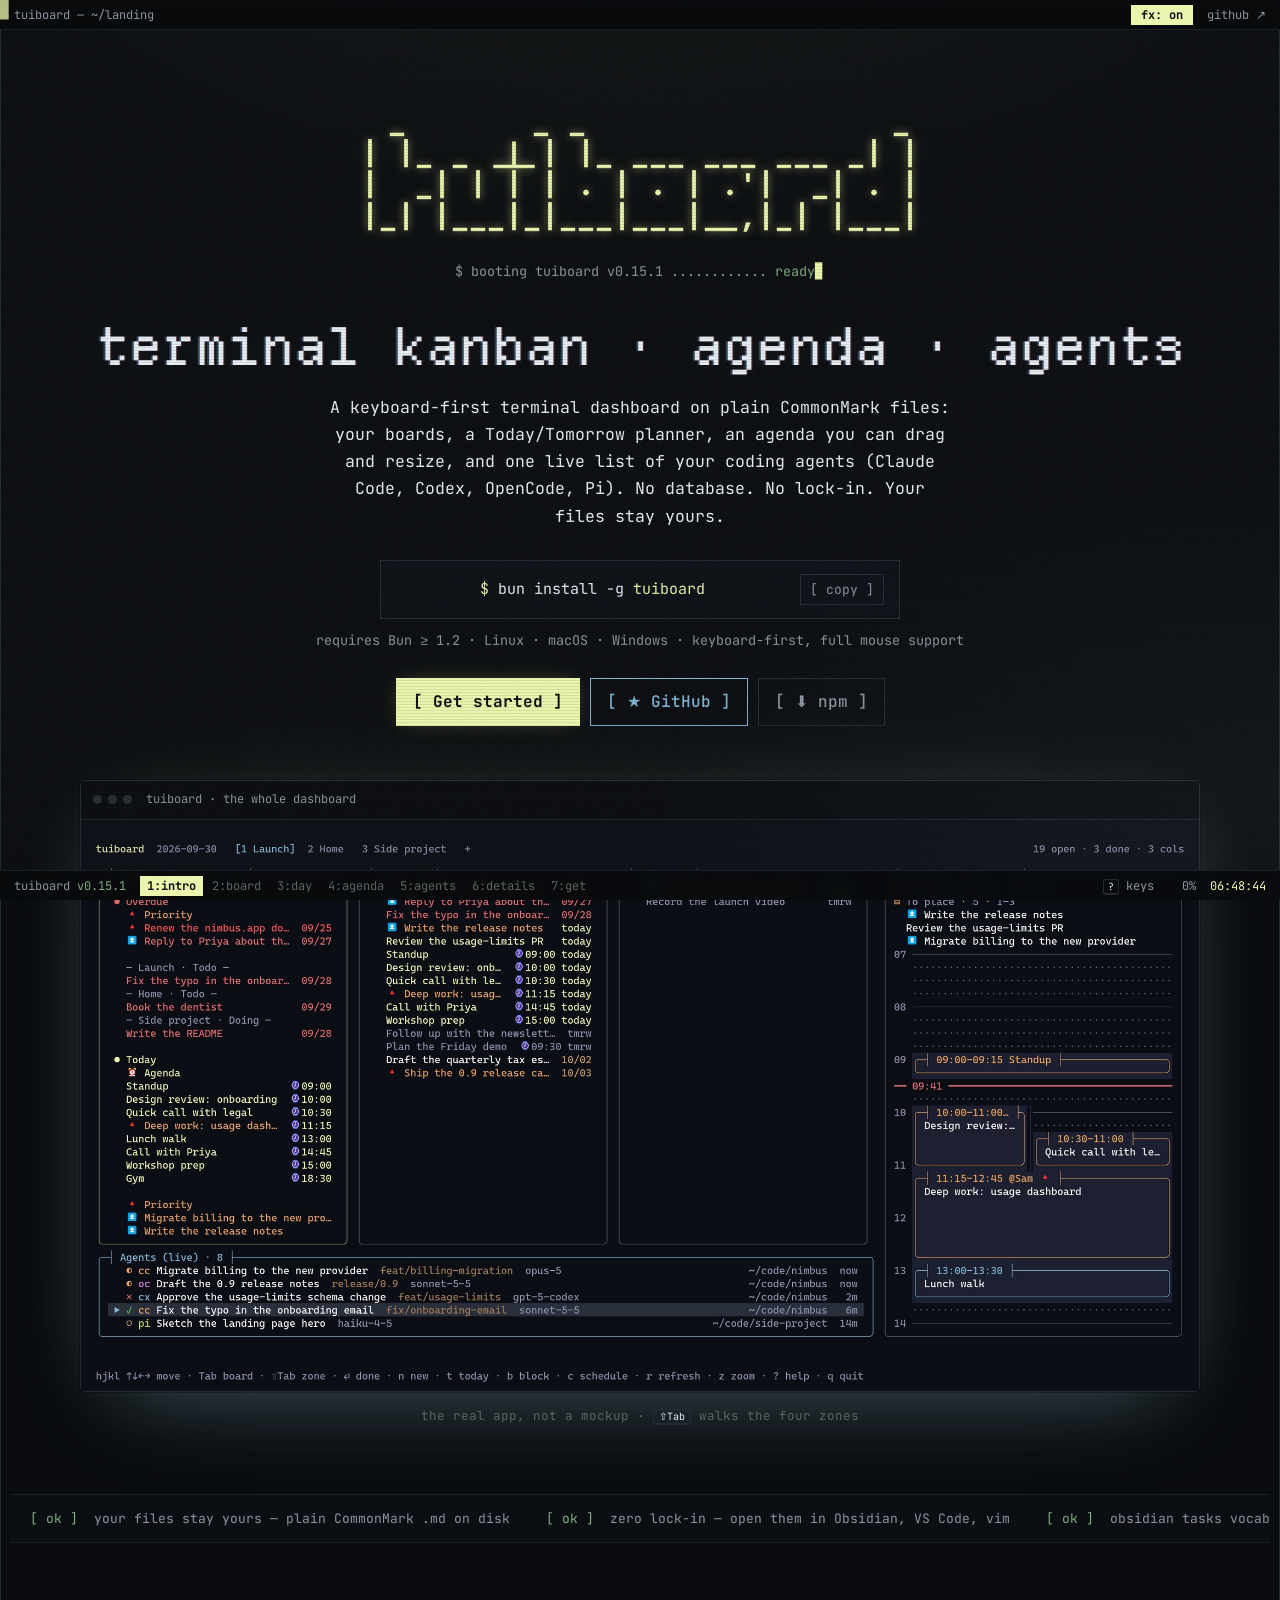
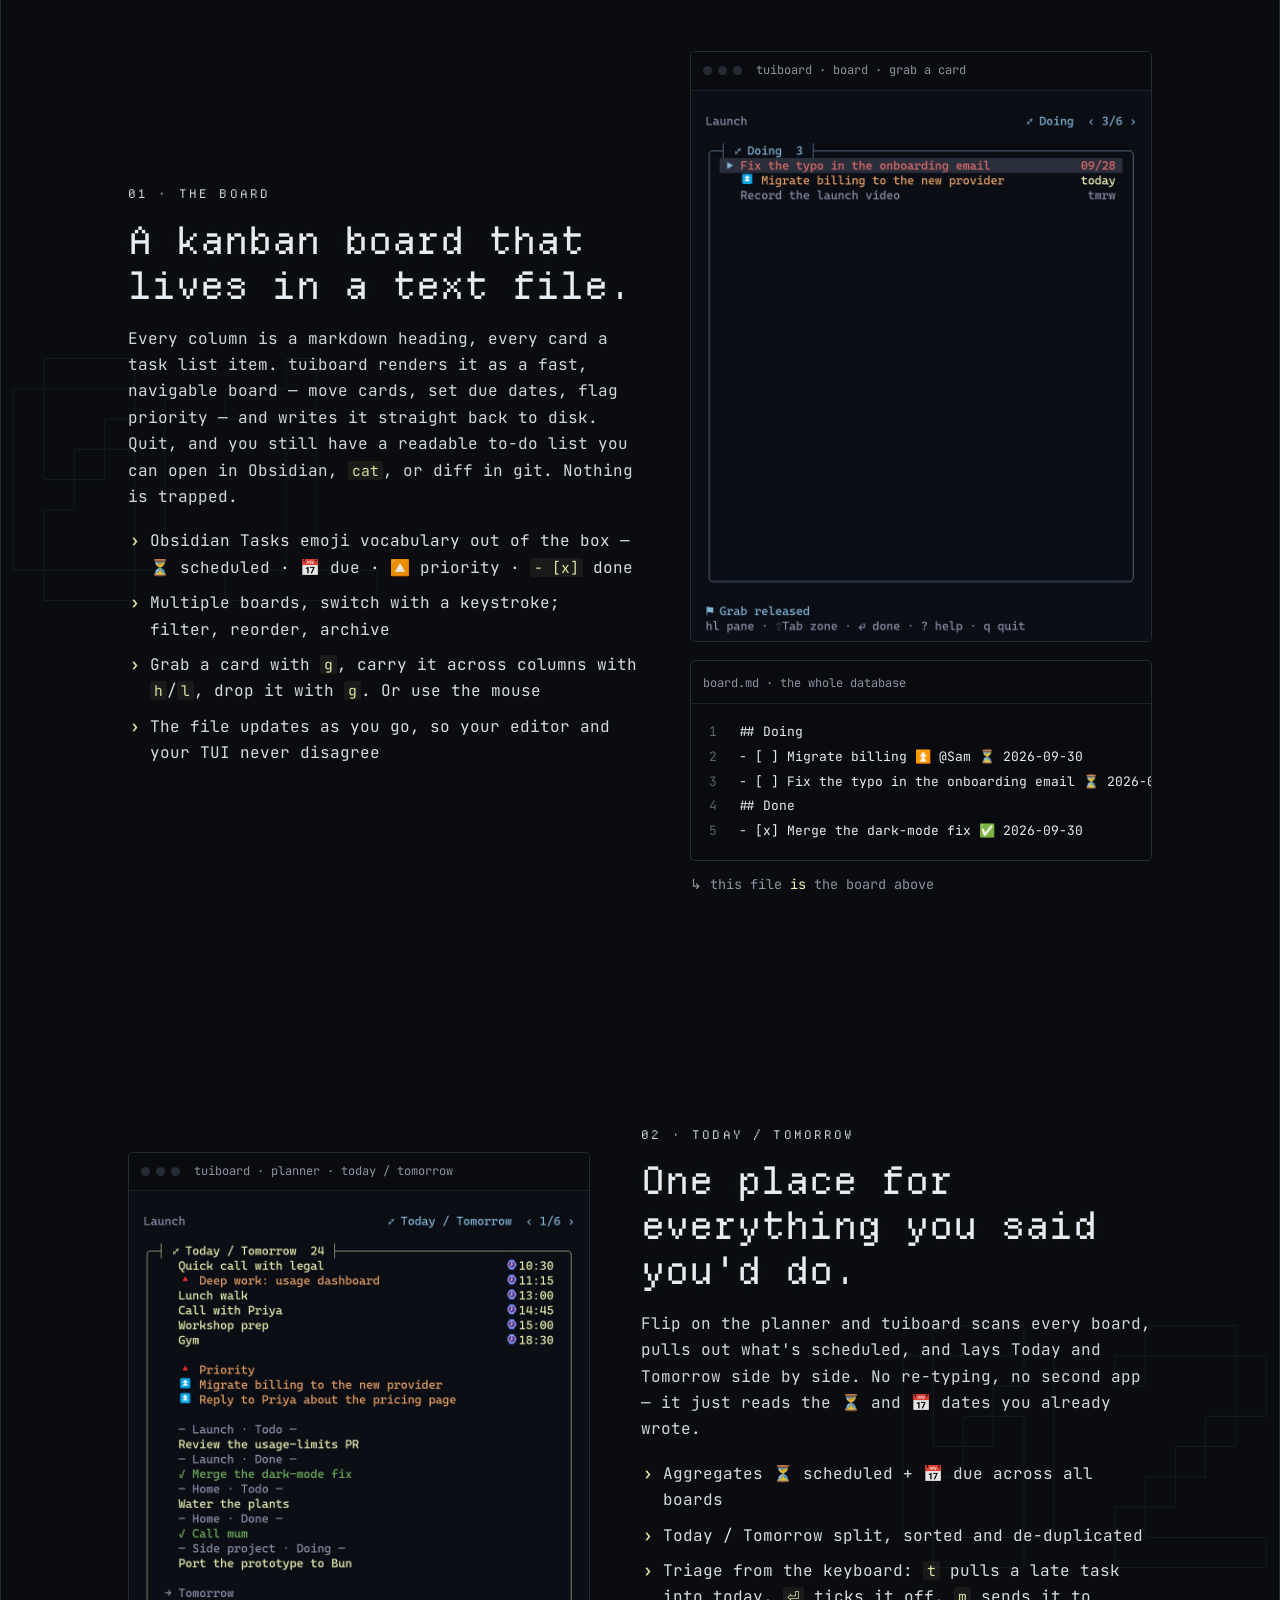
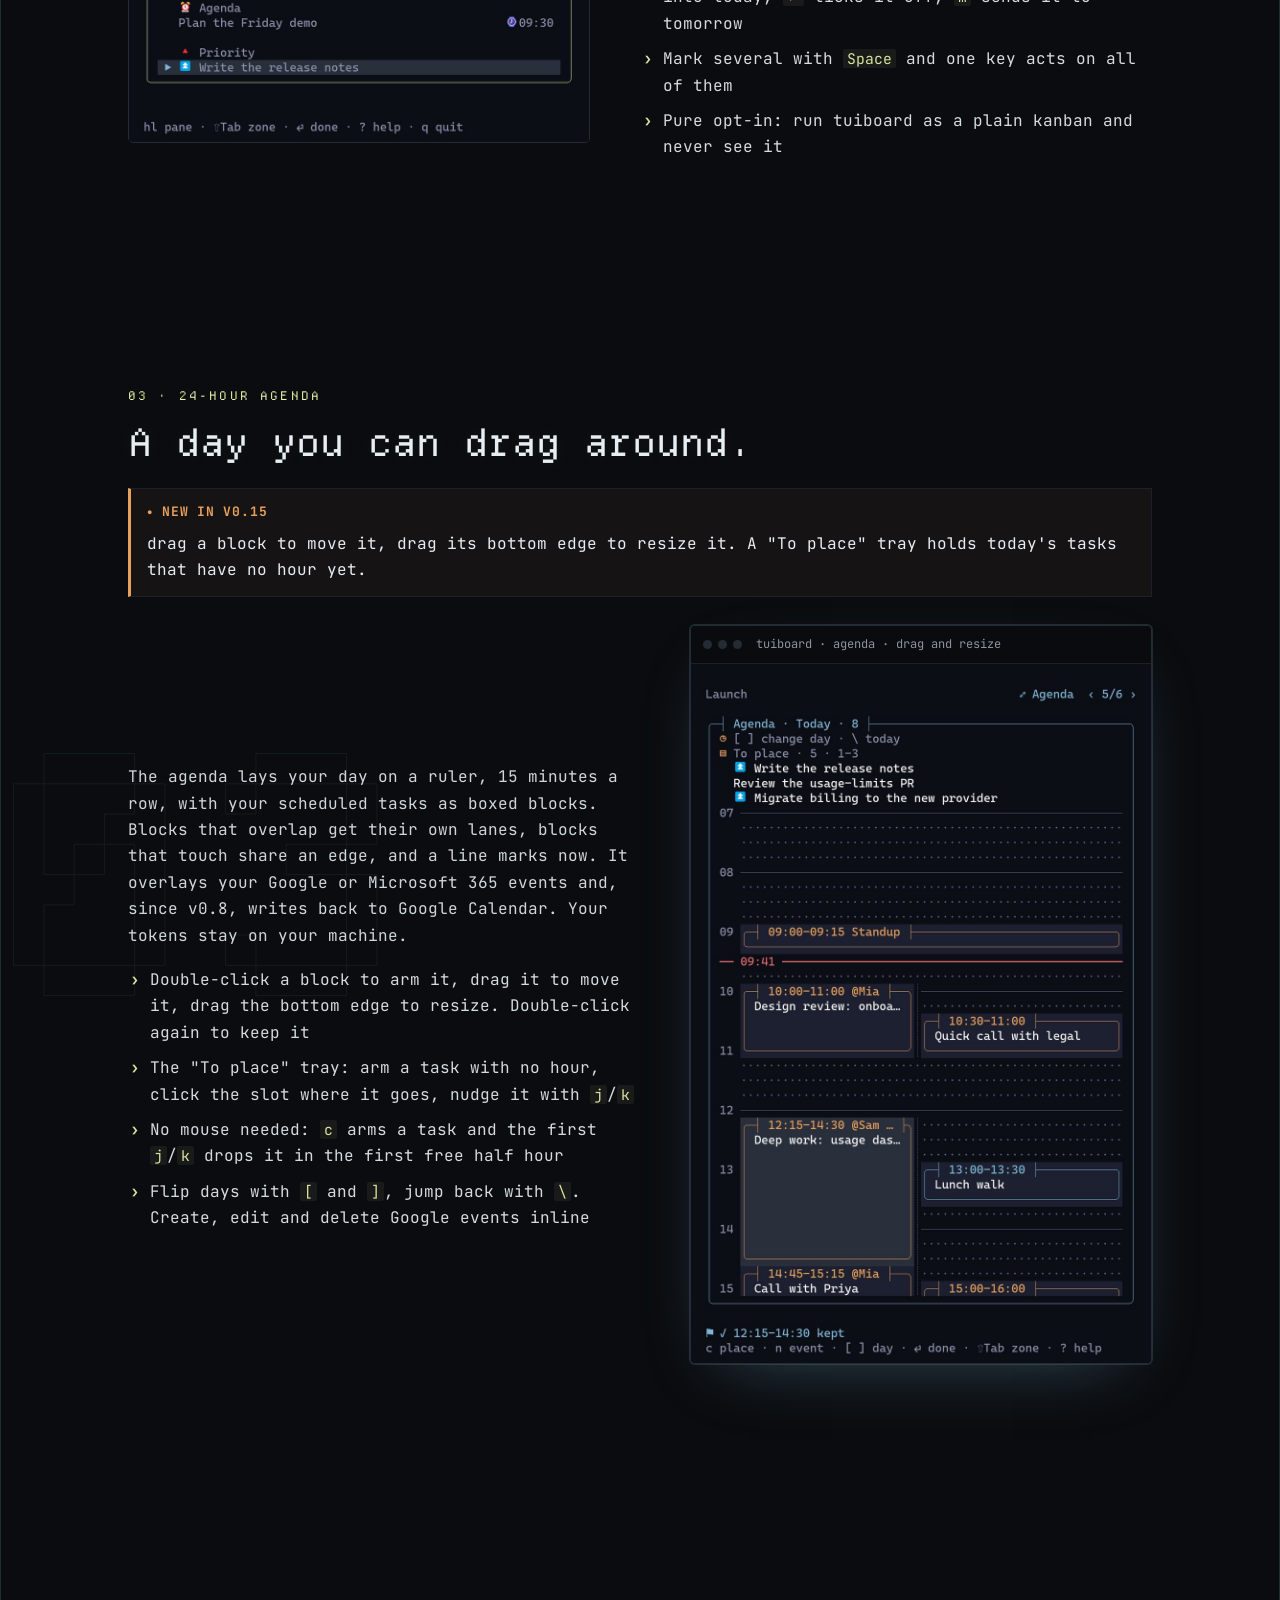
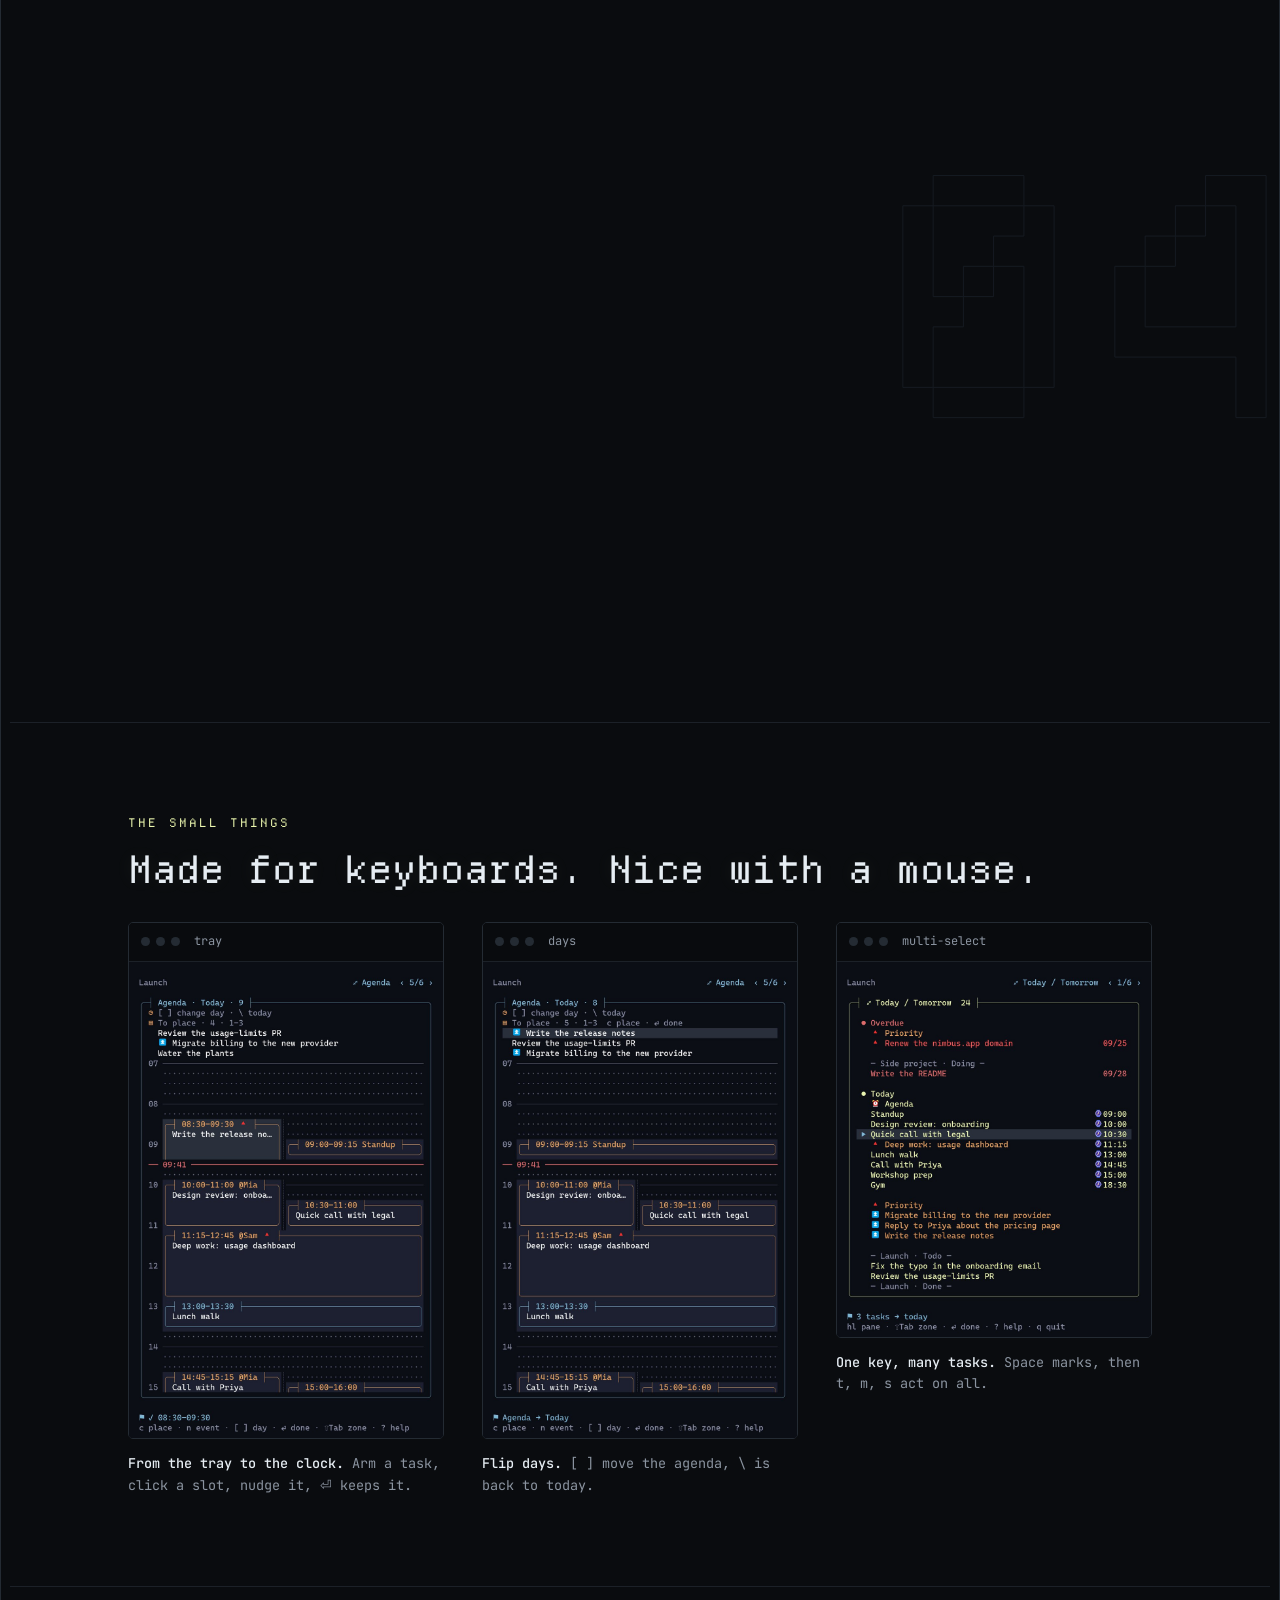
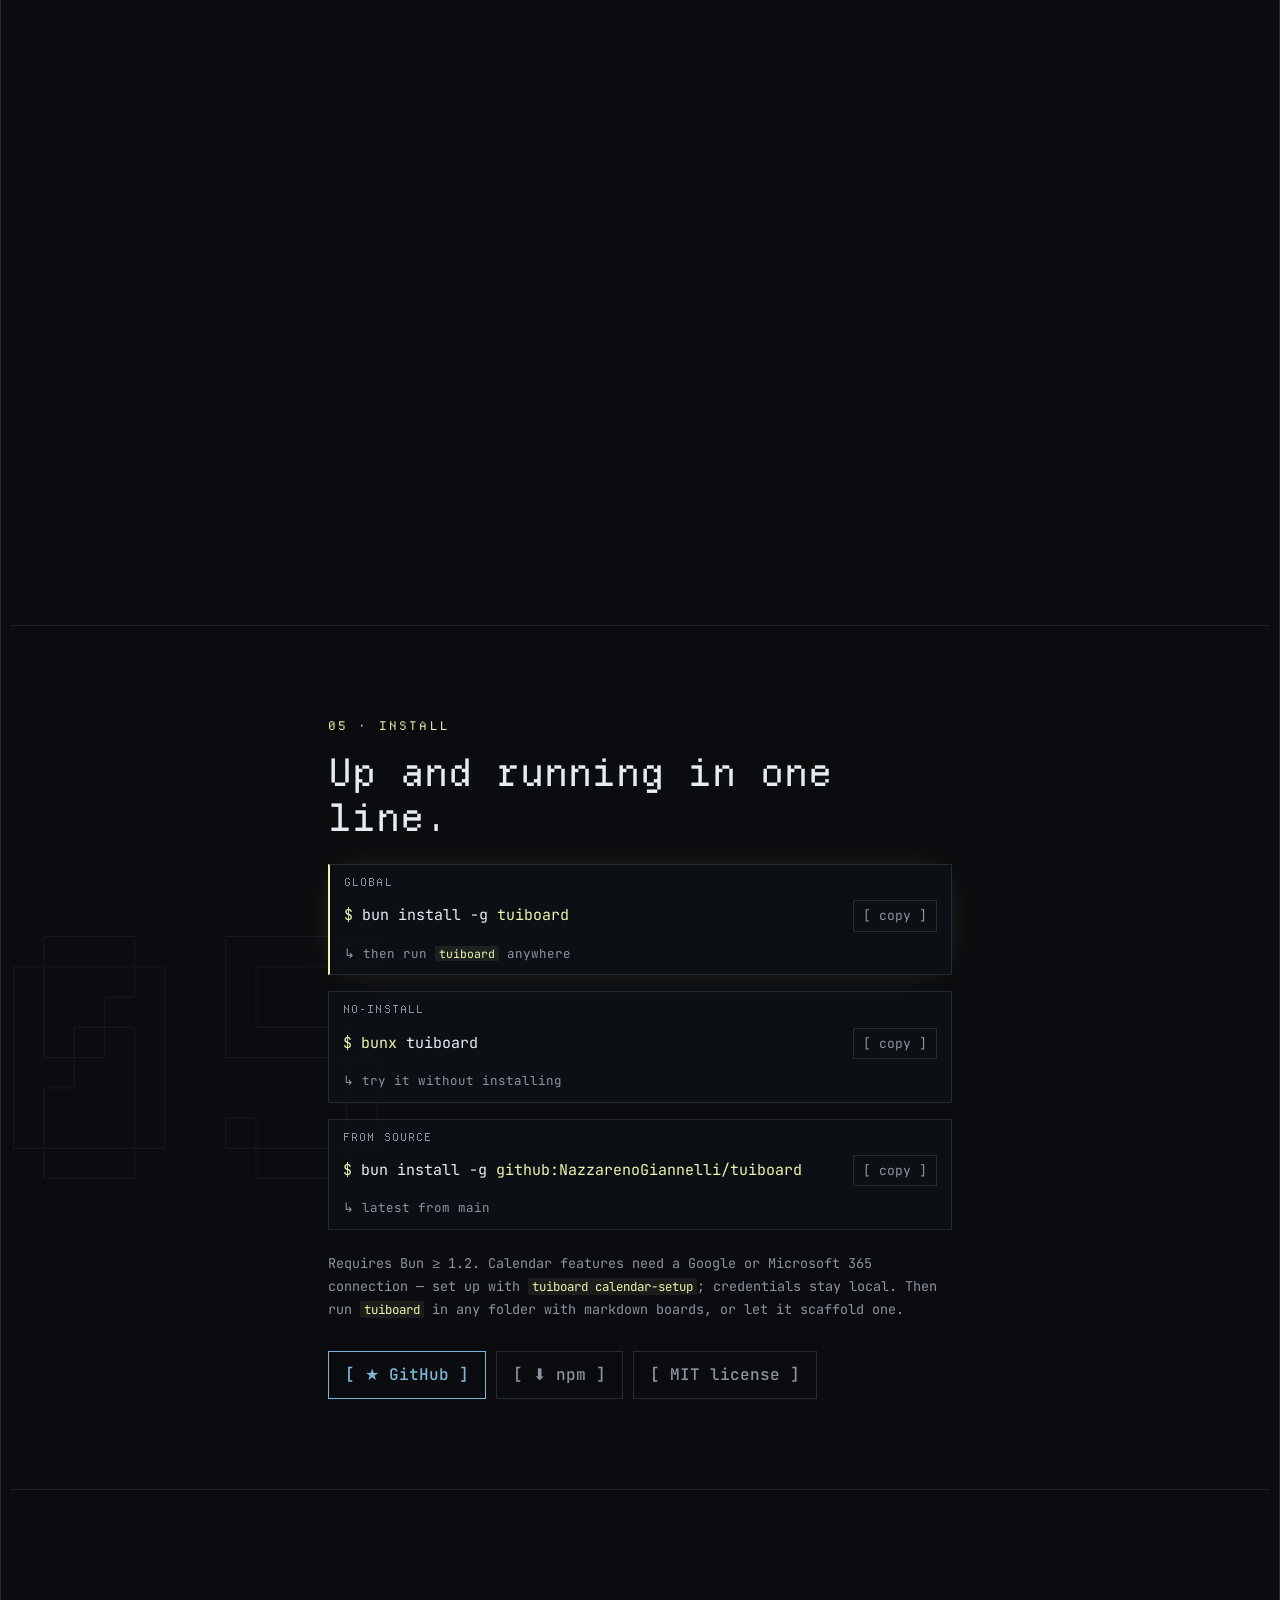
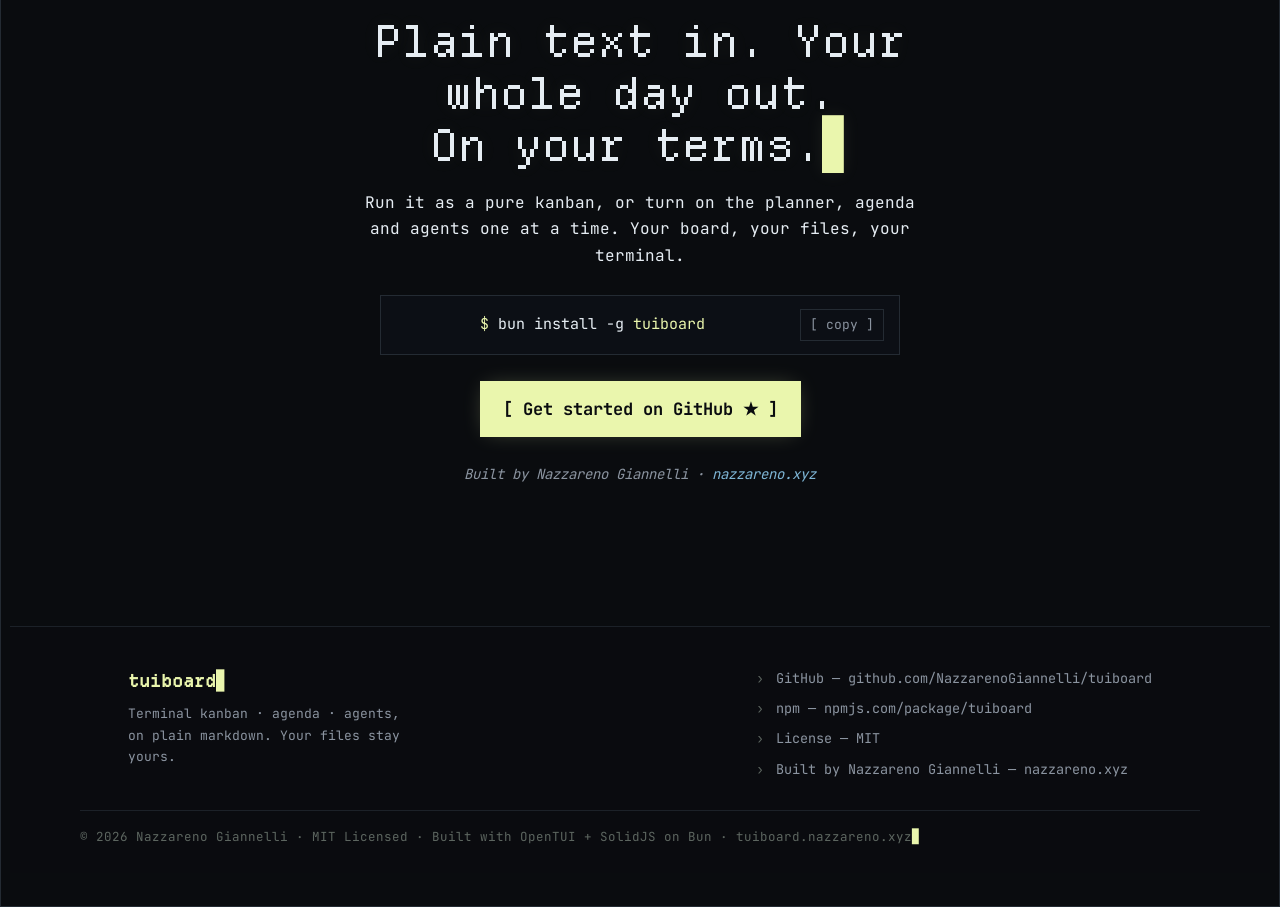
==== commit aae7df36: "copy: closing line is 'Plain text in. Your whole day out. On your terms.' Co-Authored-By: Claude Son" ====
--- a/index.html
+++ b/index.html
@@ -320,7 +320,7 @@
 <!-- ============================ FINAL ============================ -->
 <section class="final">
   <div class="wrap final__inner" data-reveal-group>
-    <h2>Plain text in. Your day, organized.<br />Nothing locked away.<span class="cursor" aria-hidden="true">▋</span></h2>
+    <h2>Plain text in. Your whole day out.<br />On your terms.<span class="cursor" aria-hidden="true">▋</span></h2>
     <p class="sub">Run it as a pure kanban, or turn on the planner, agenda and agents one at a time. Your board, your files, your terminal.</p>
     <div class="install-line install-line--center" data-copy-root>
       <code class="install-line__code"><span class="prompt">$</span> bun install -g <span class="pkg">tuiboard</span></code>
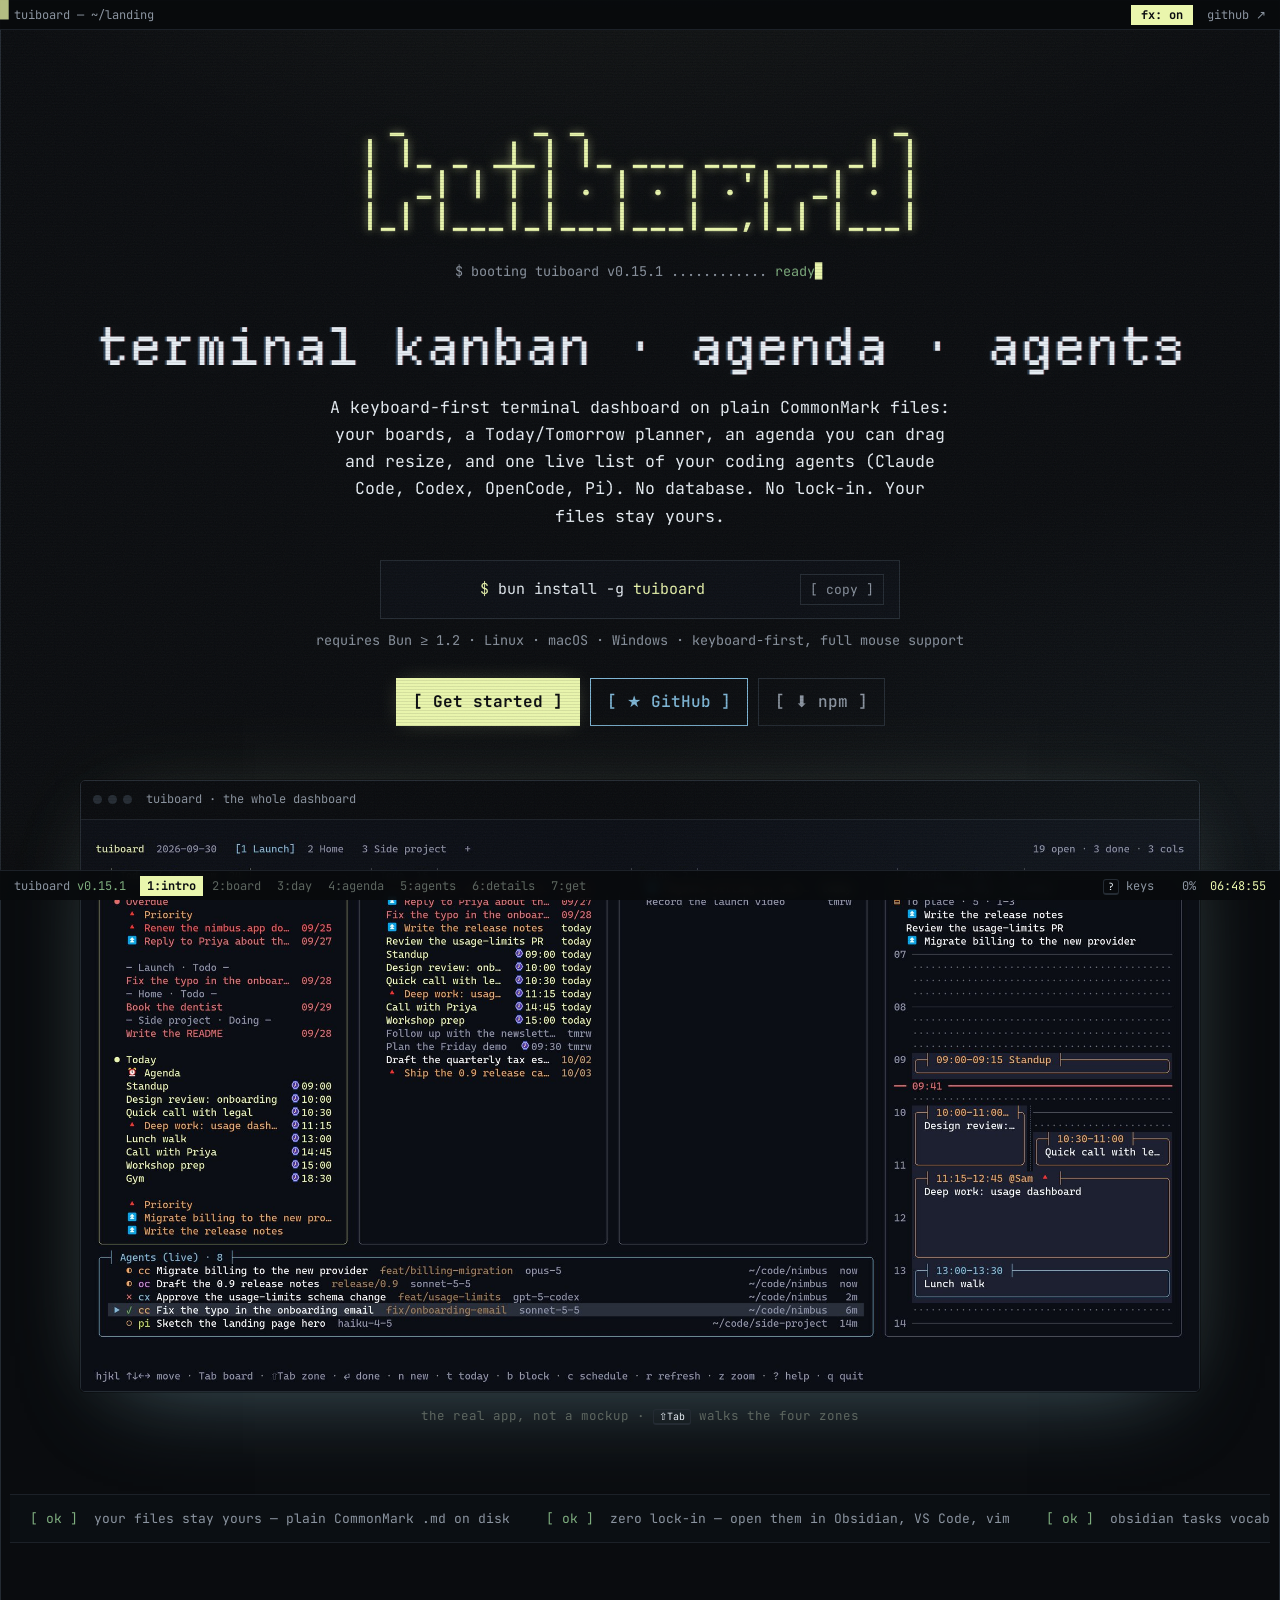
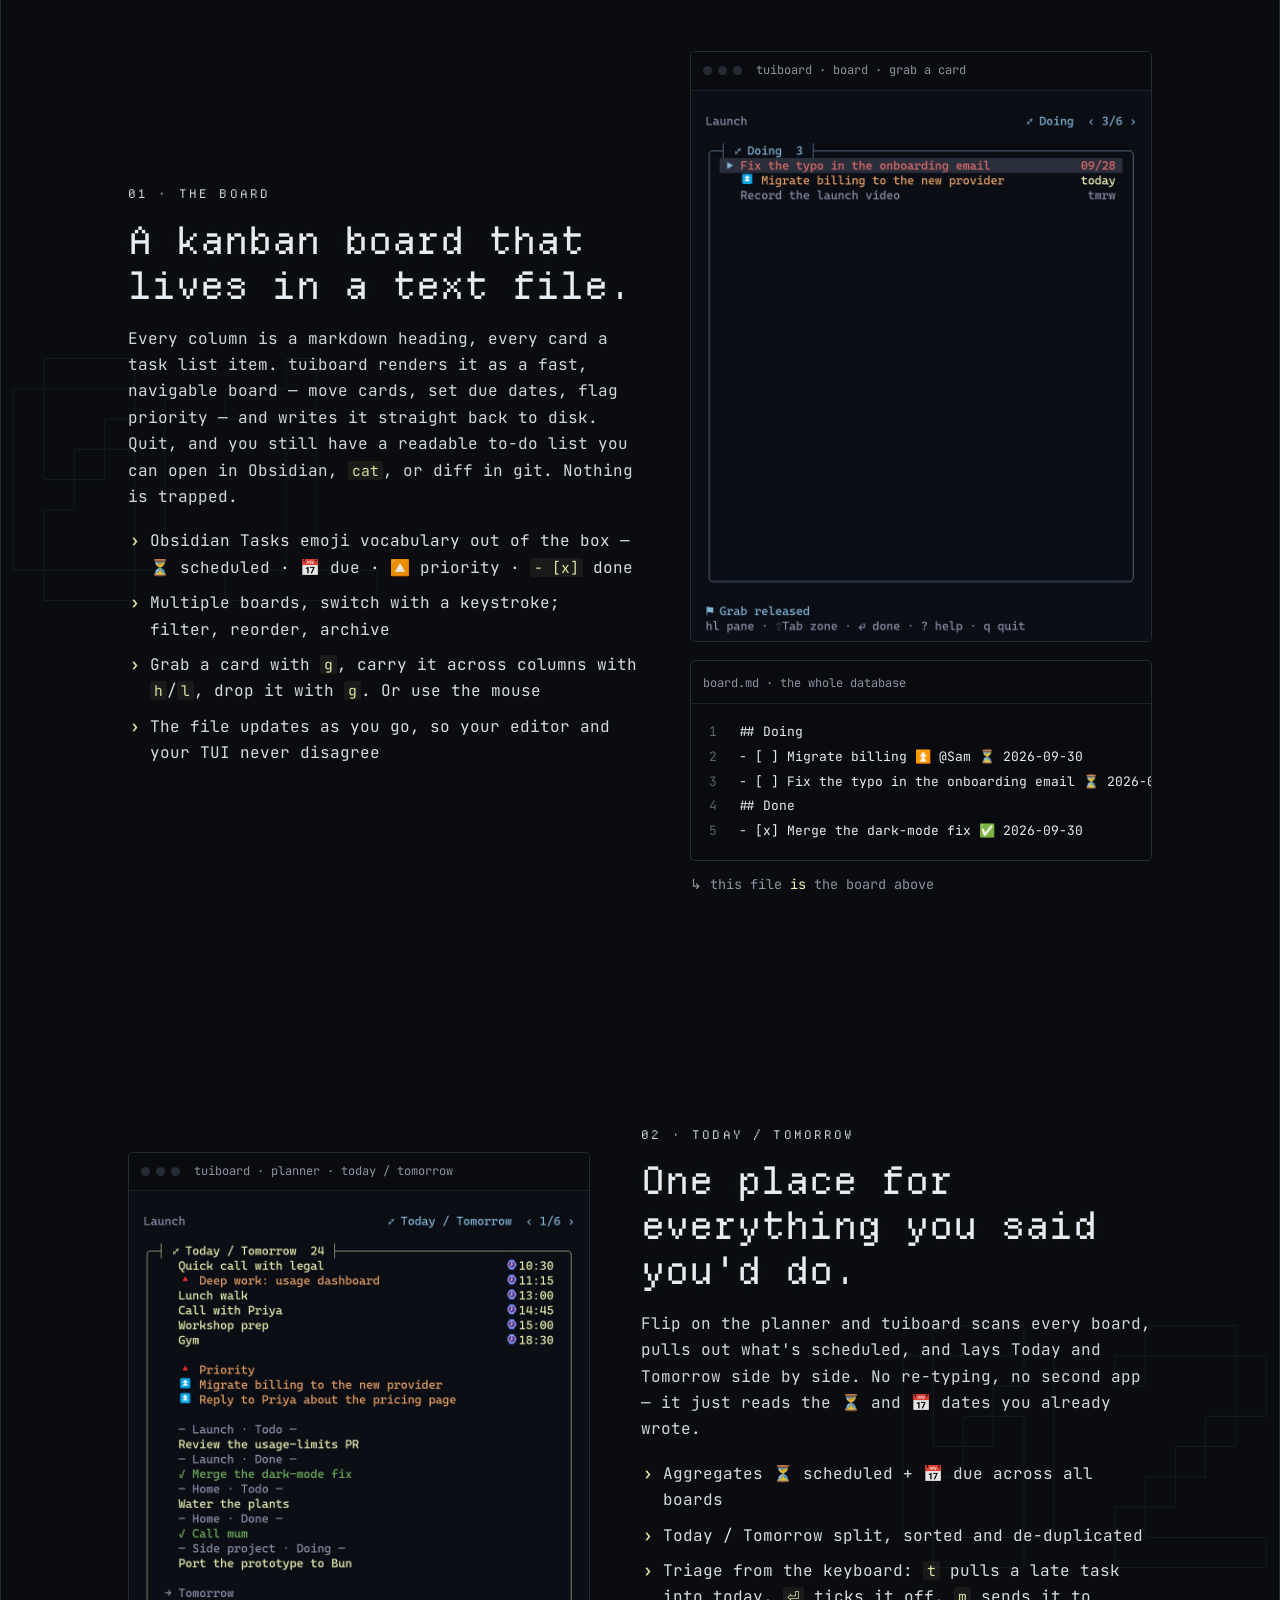
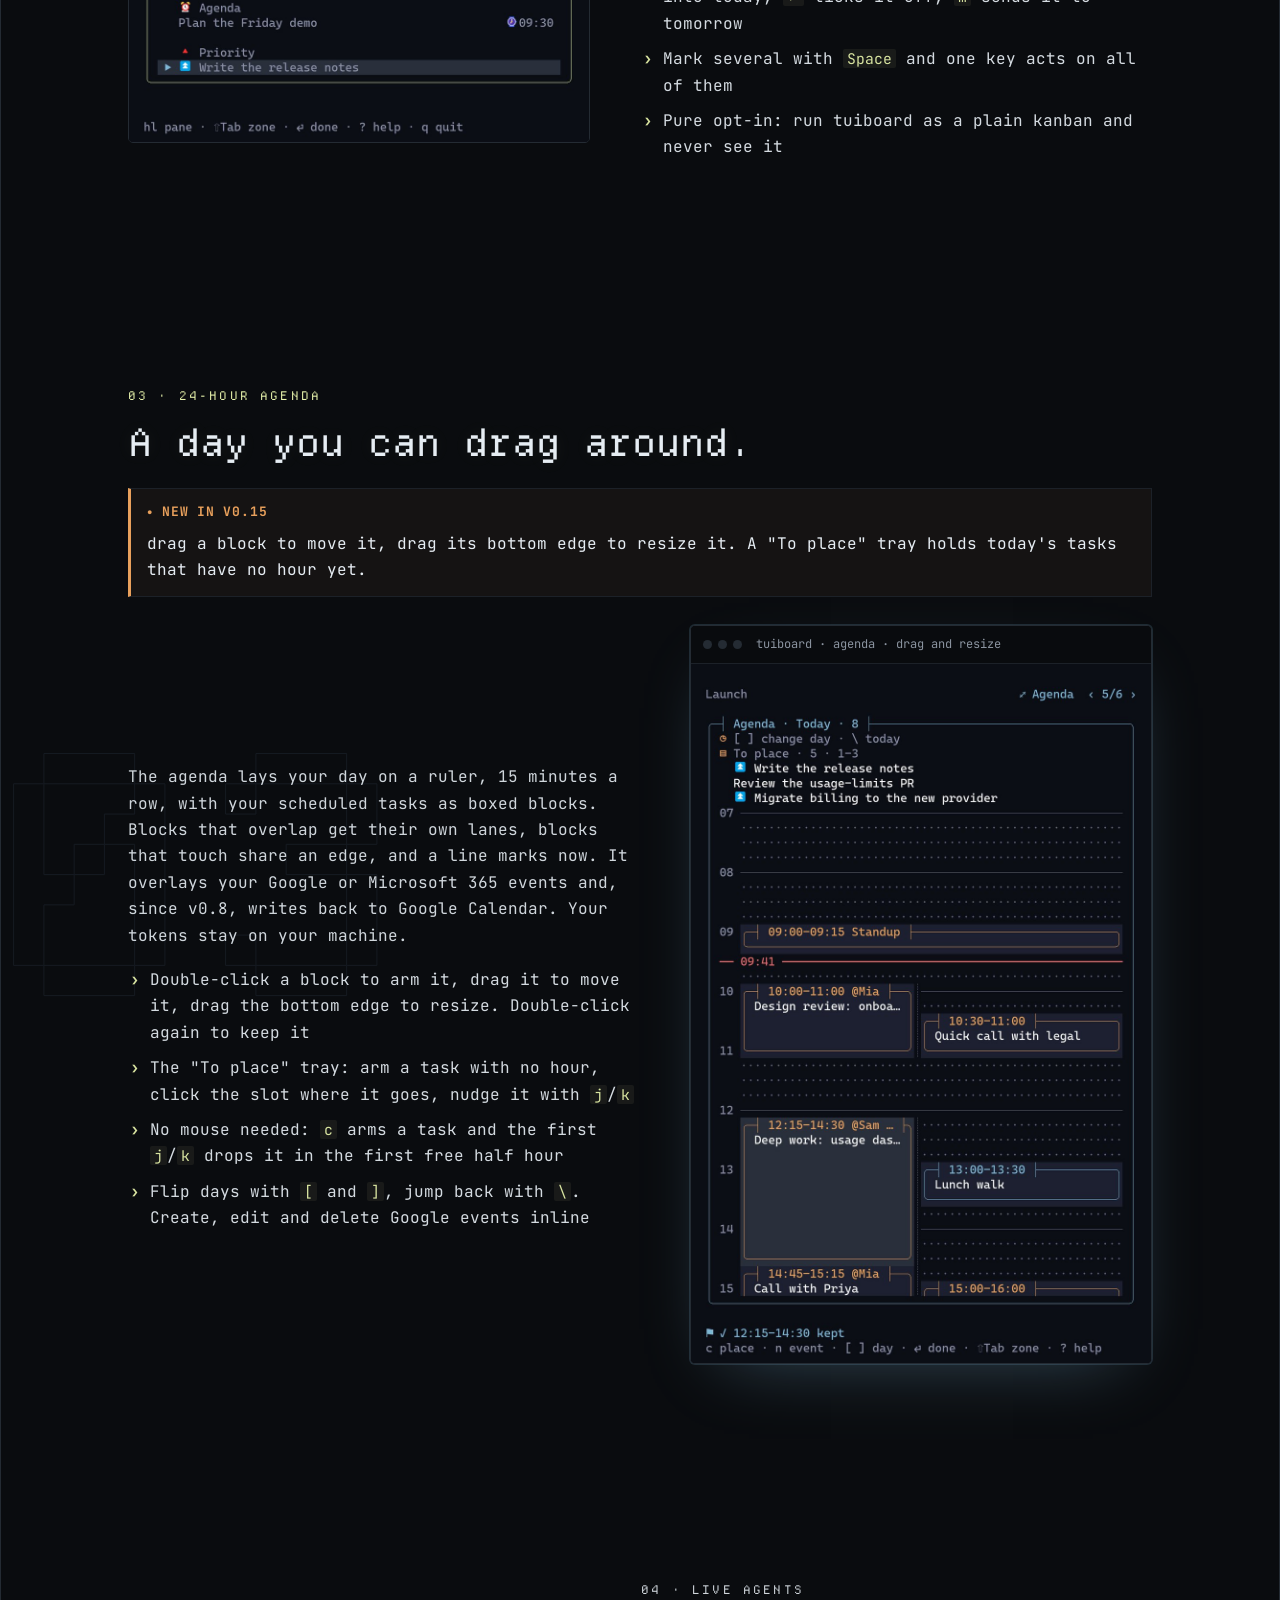
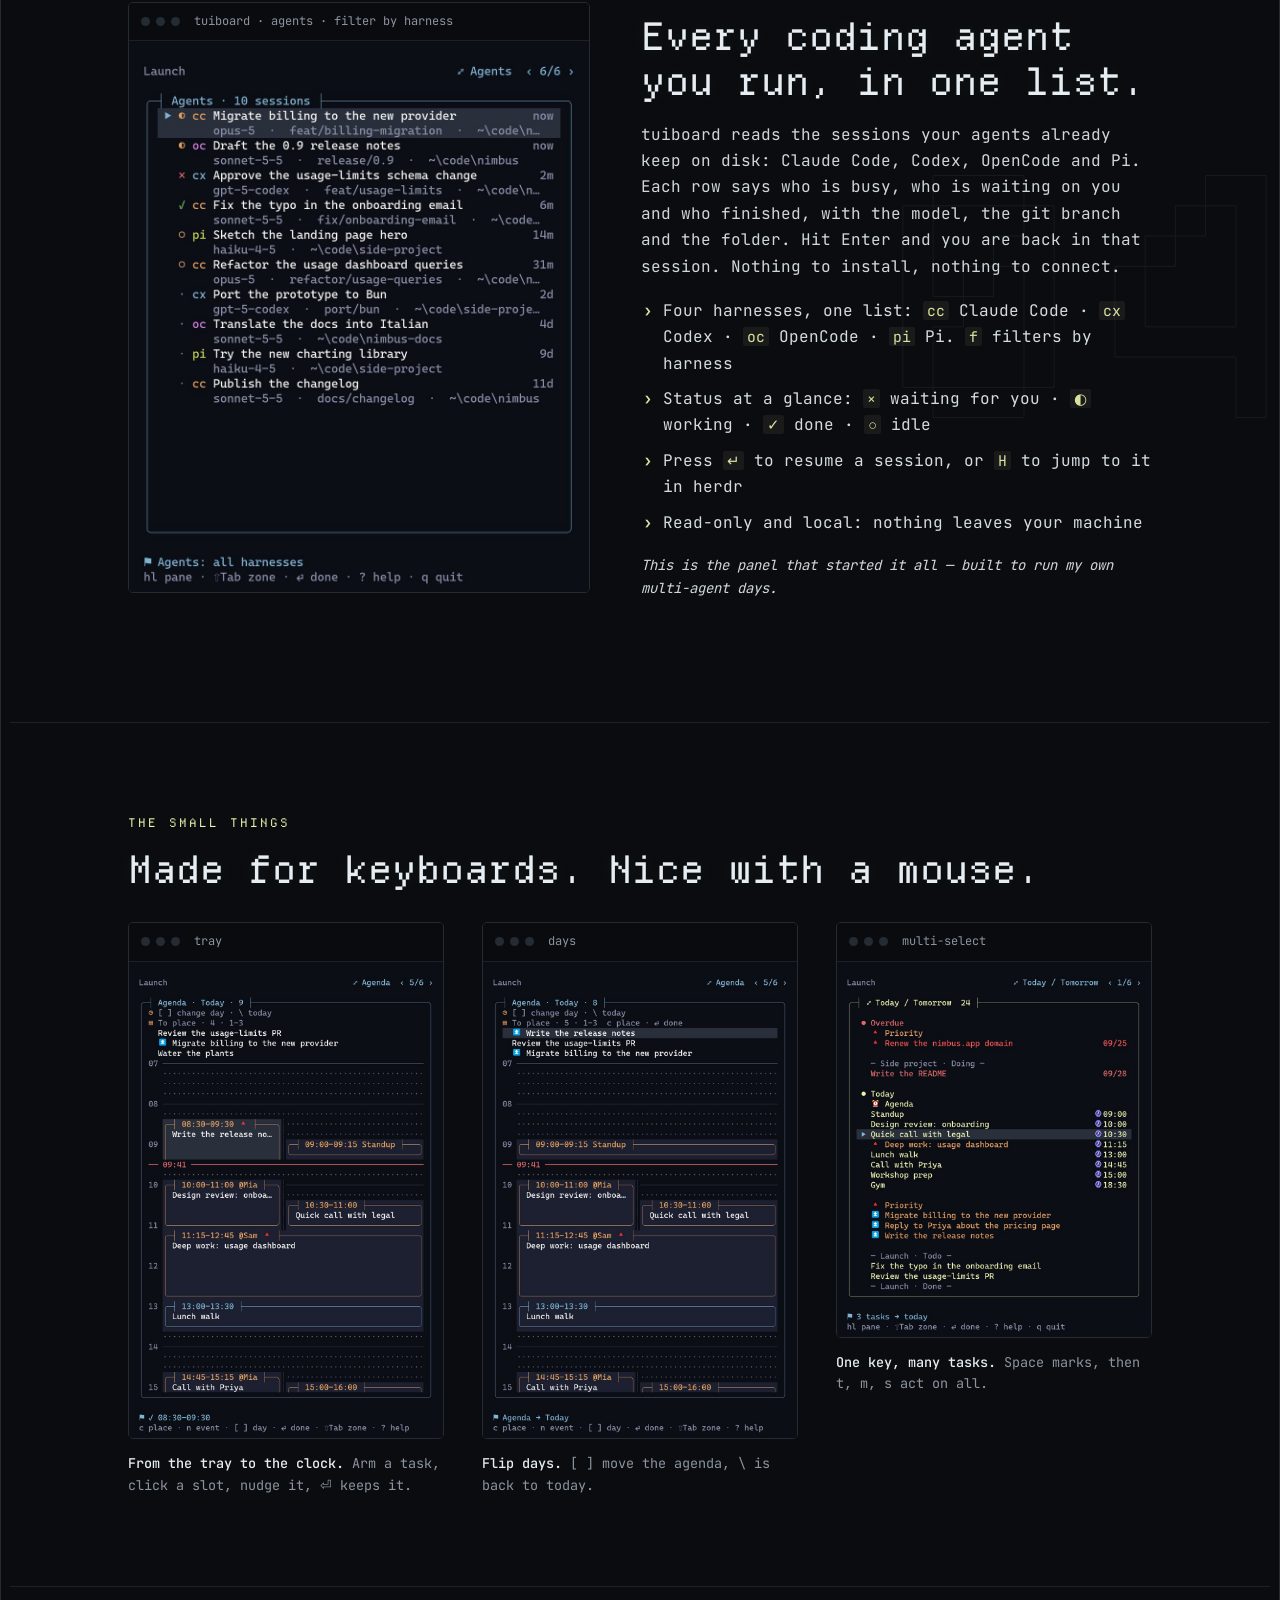
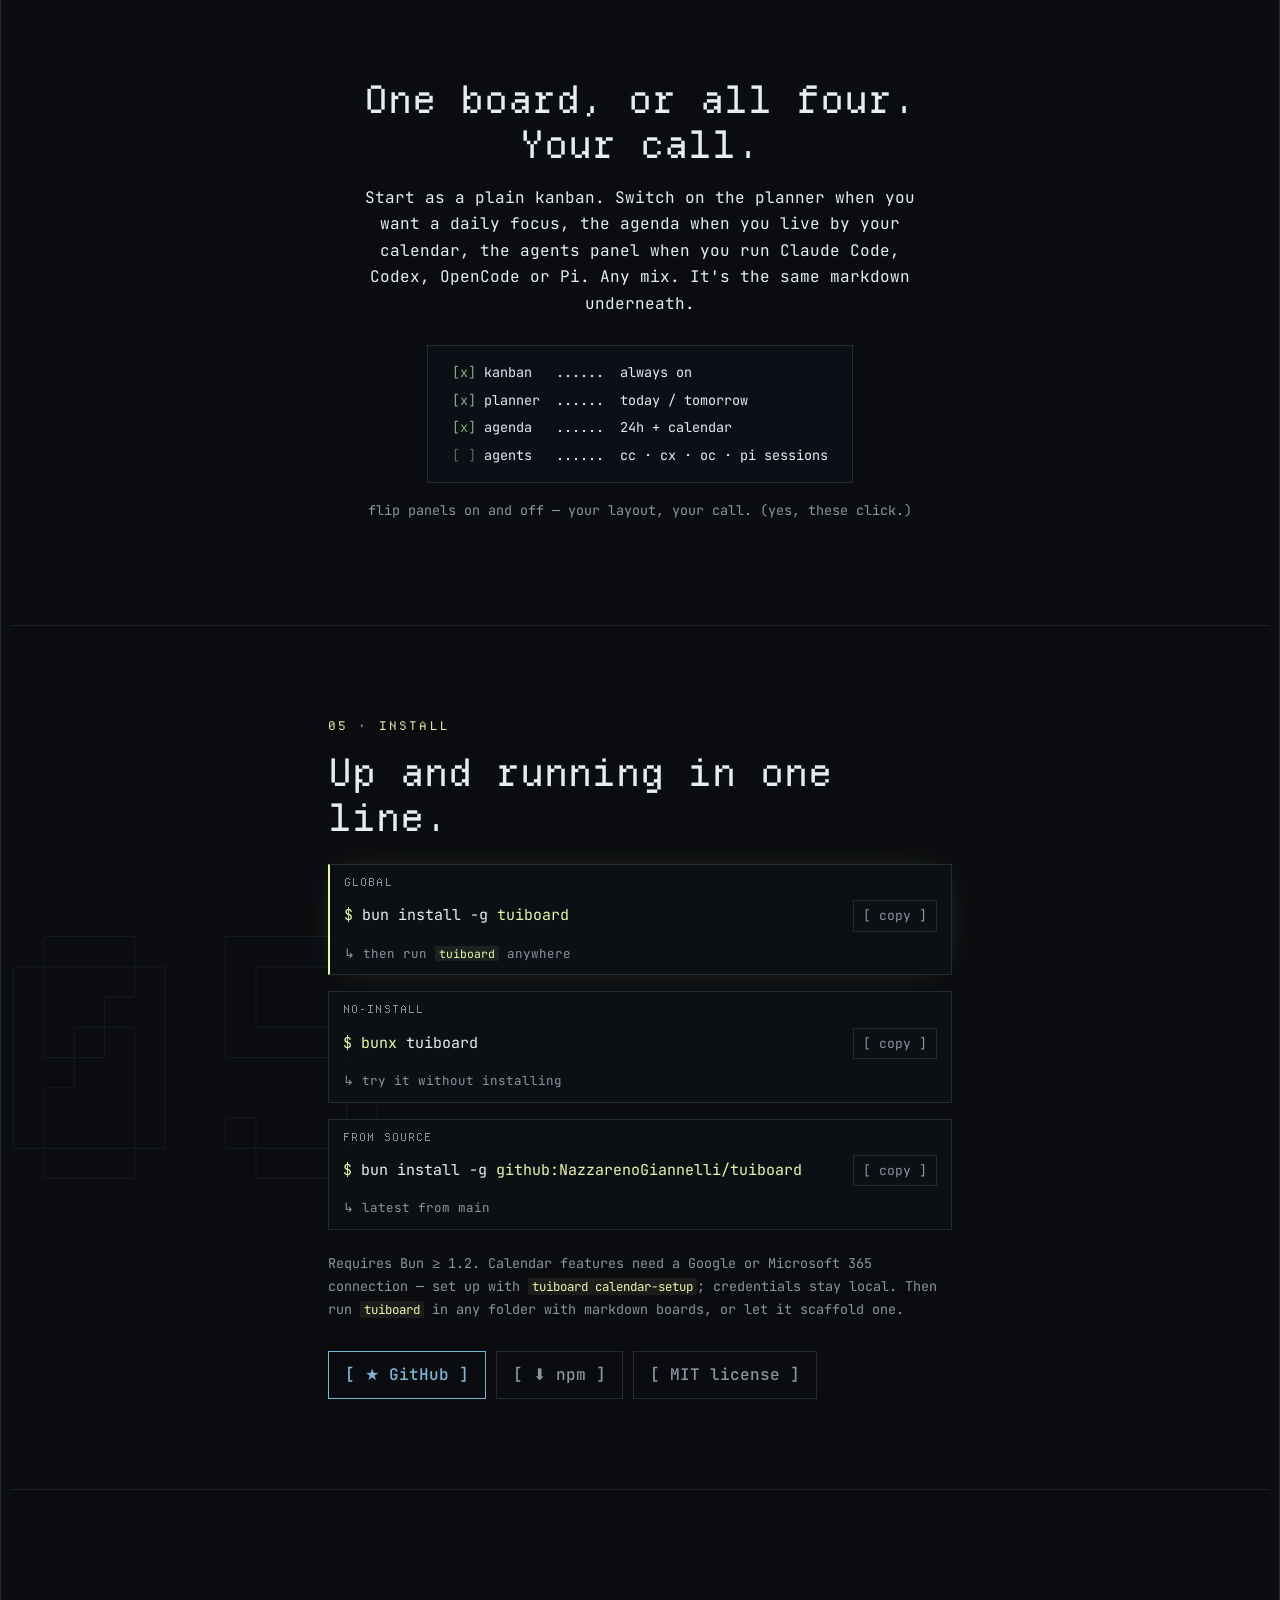
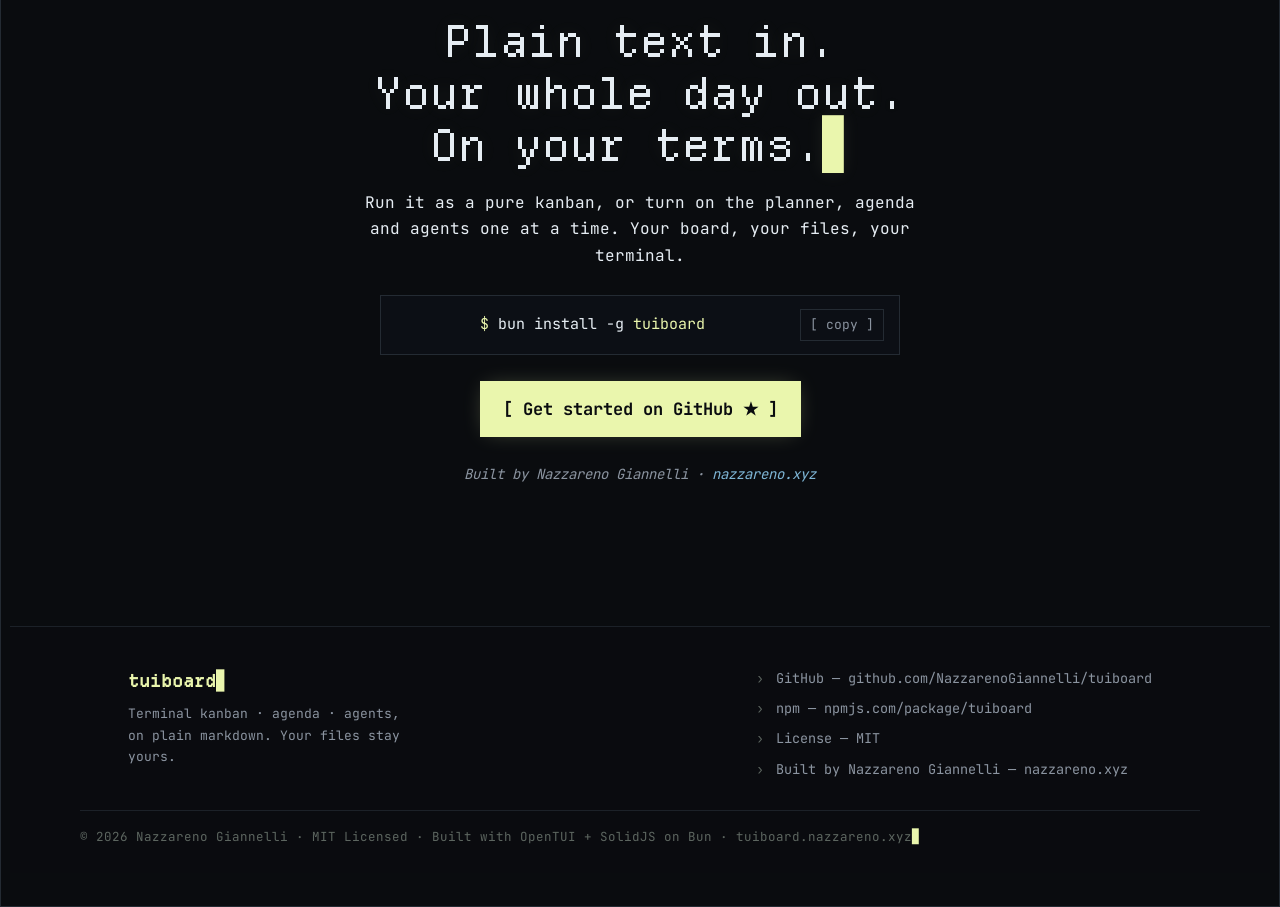
==== commit 47540b98: "copy: closing line on three lines, one sentence each Co-Authored-By: Claude Sonnet 5.5 <noreply@anth" ====
--- a/index.html
+++ b/index.html
@@ -320,7 +320,7 @@
 <!-- ============================ FINAL ============================ -->
 <section class="final">
   <div class="wrap final__inner" data-reveal-group>
-    <h2>Plain text in. Your whole day out.<br />On your terms.<span class="cursor" aria-hidden="true">▋</span></h2>
+    <h2>Plain text in.<br />Your whole day out.<br />On your terms.<span class="cursor" aria-hidden="true">▋</span></h2>
     <p class="sub">Run it as a pure kanban, or turn on the planner, agenda and agents one at a time. Your board, your files, your terminal.</p>
     <div class="install-line install-line--center" data-copy-root>
       <code class="install-line__code"><span class="prompt">$</span> bun install -g <span class="pkg">tuiboard</span></code>
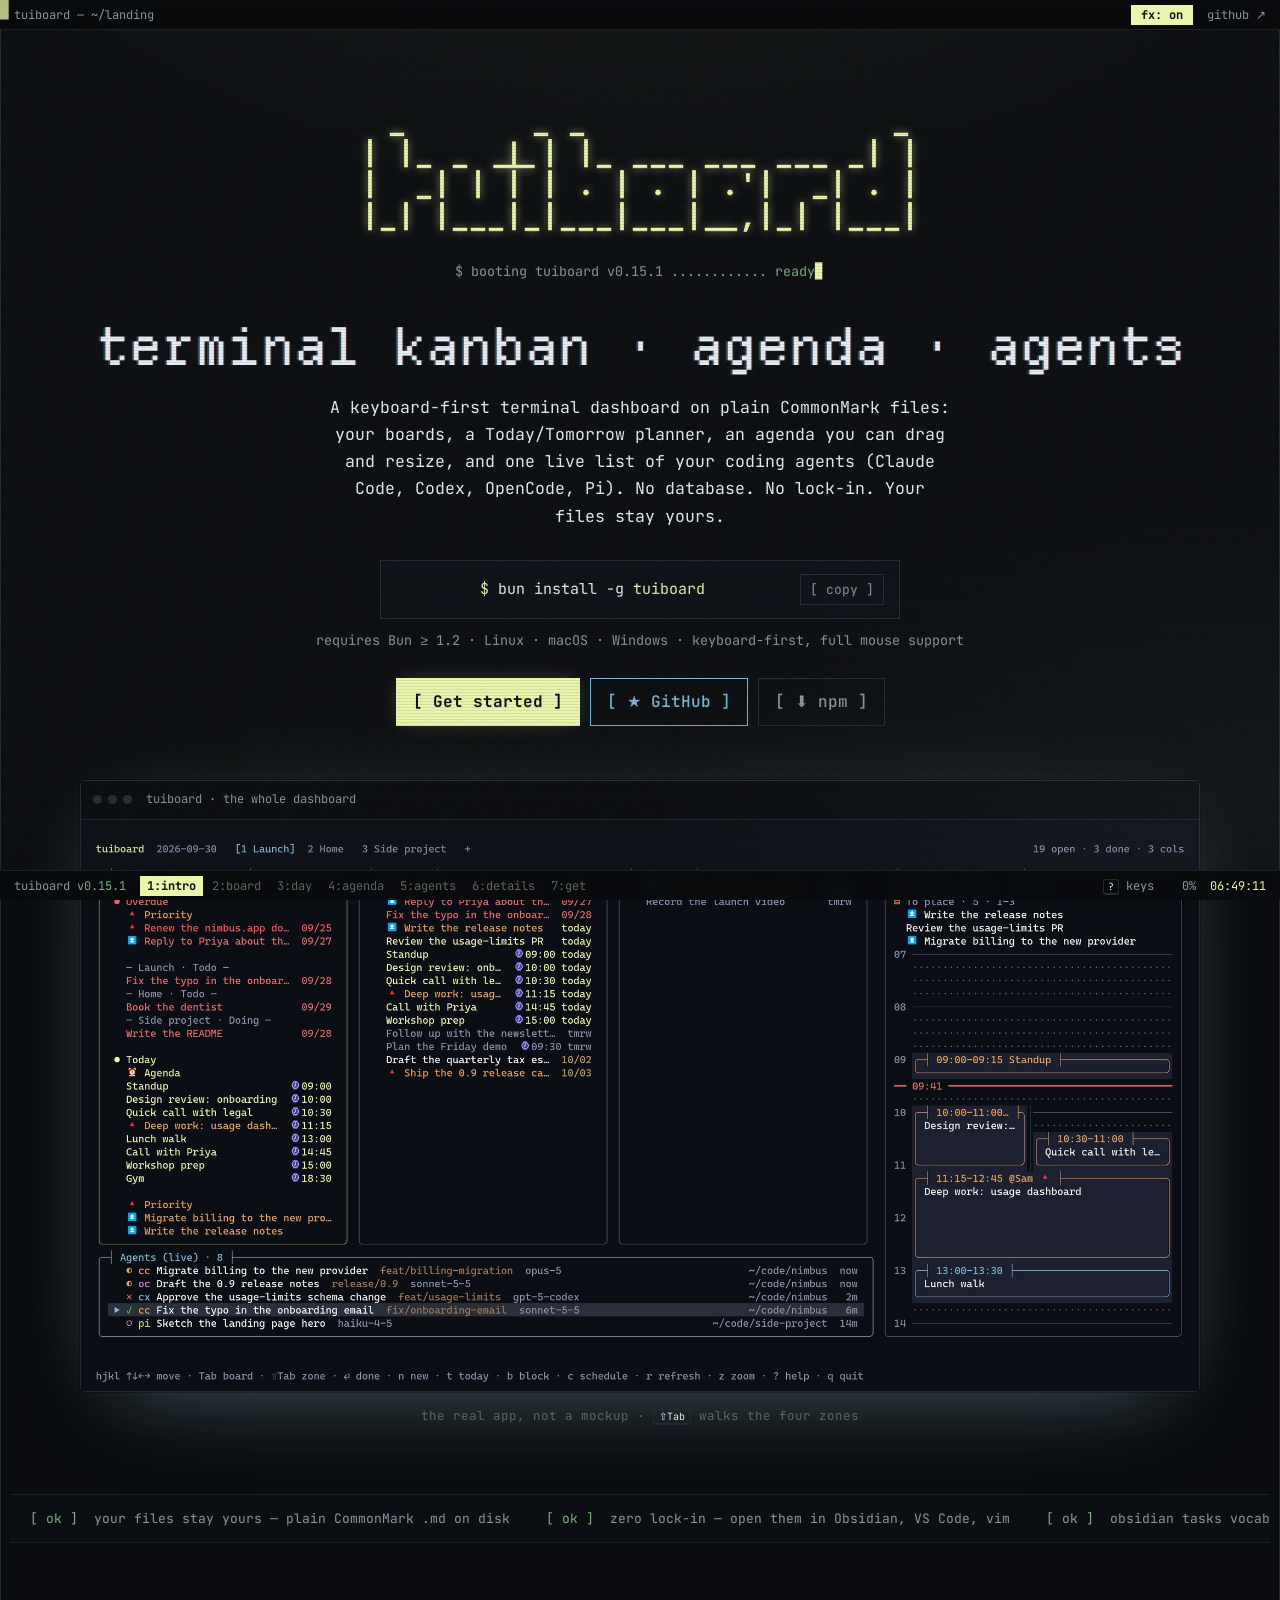
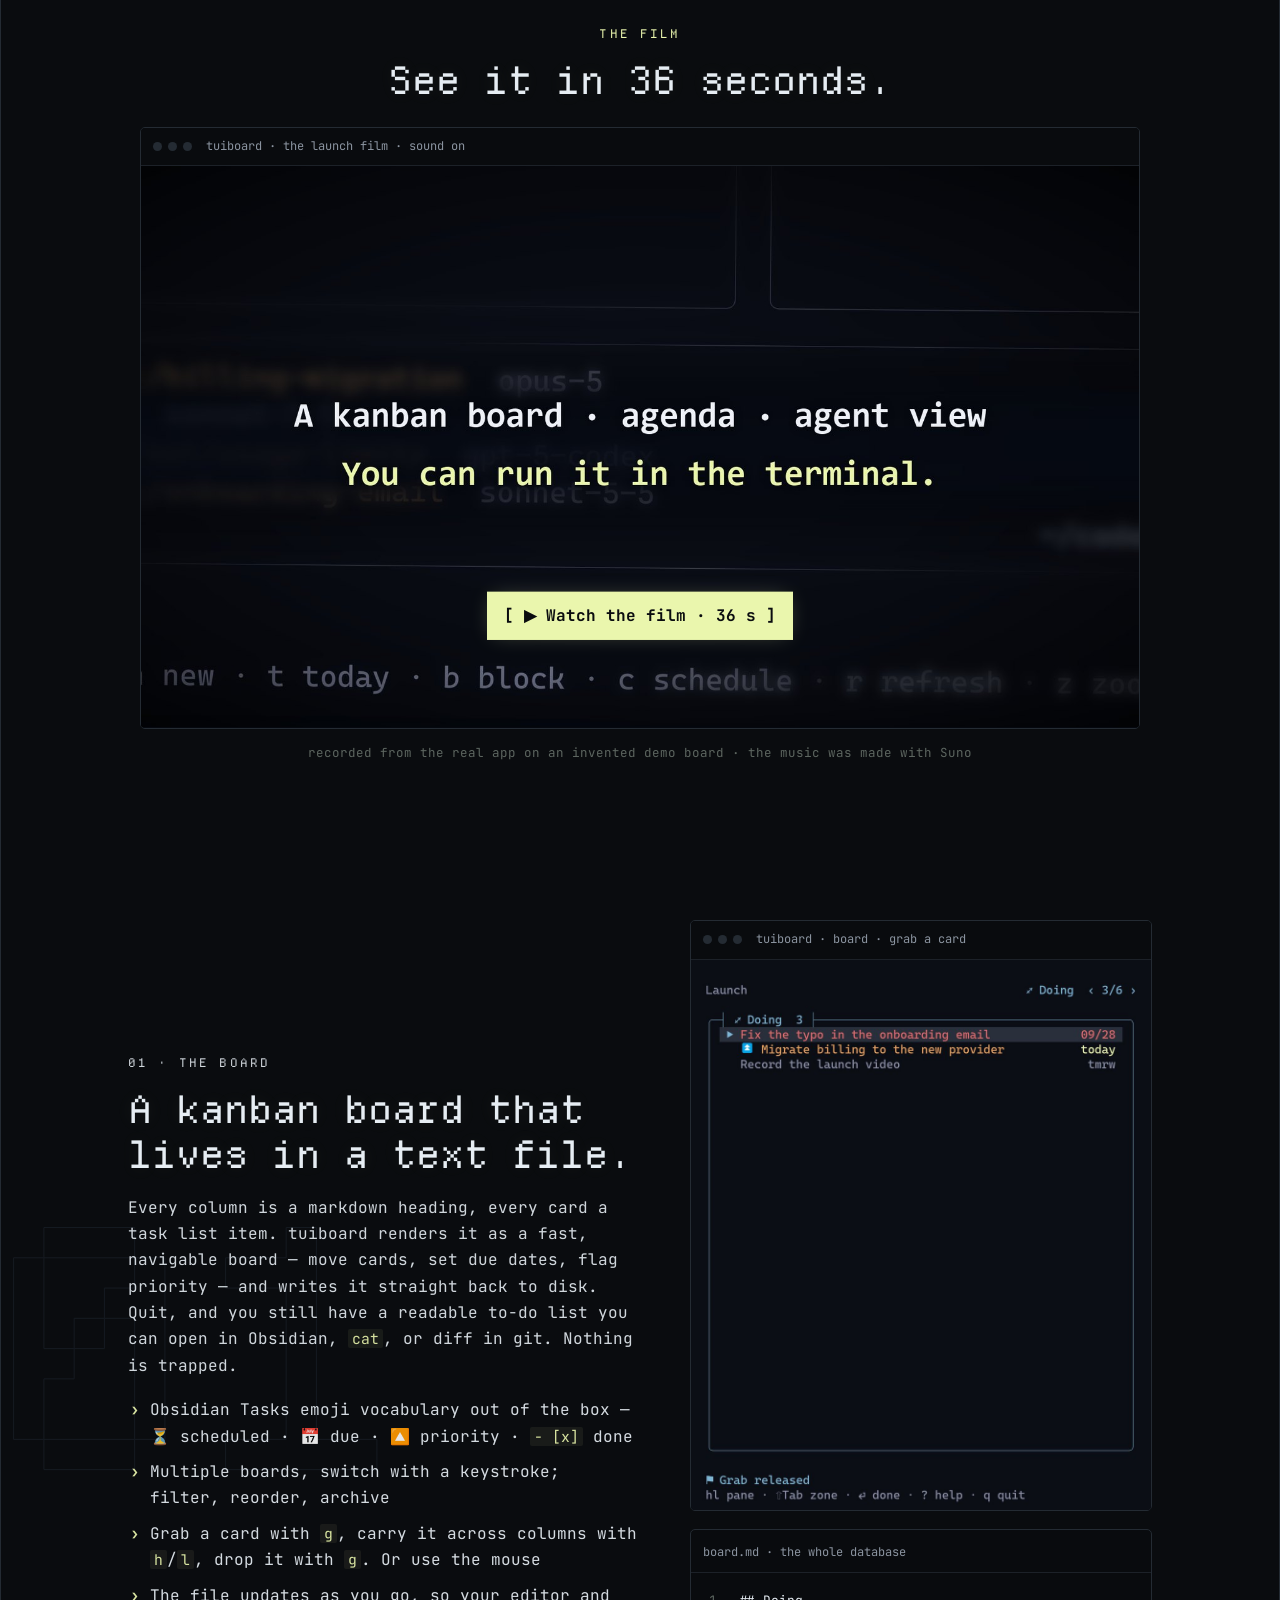
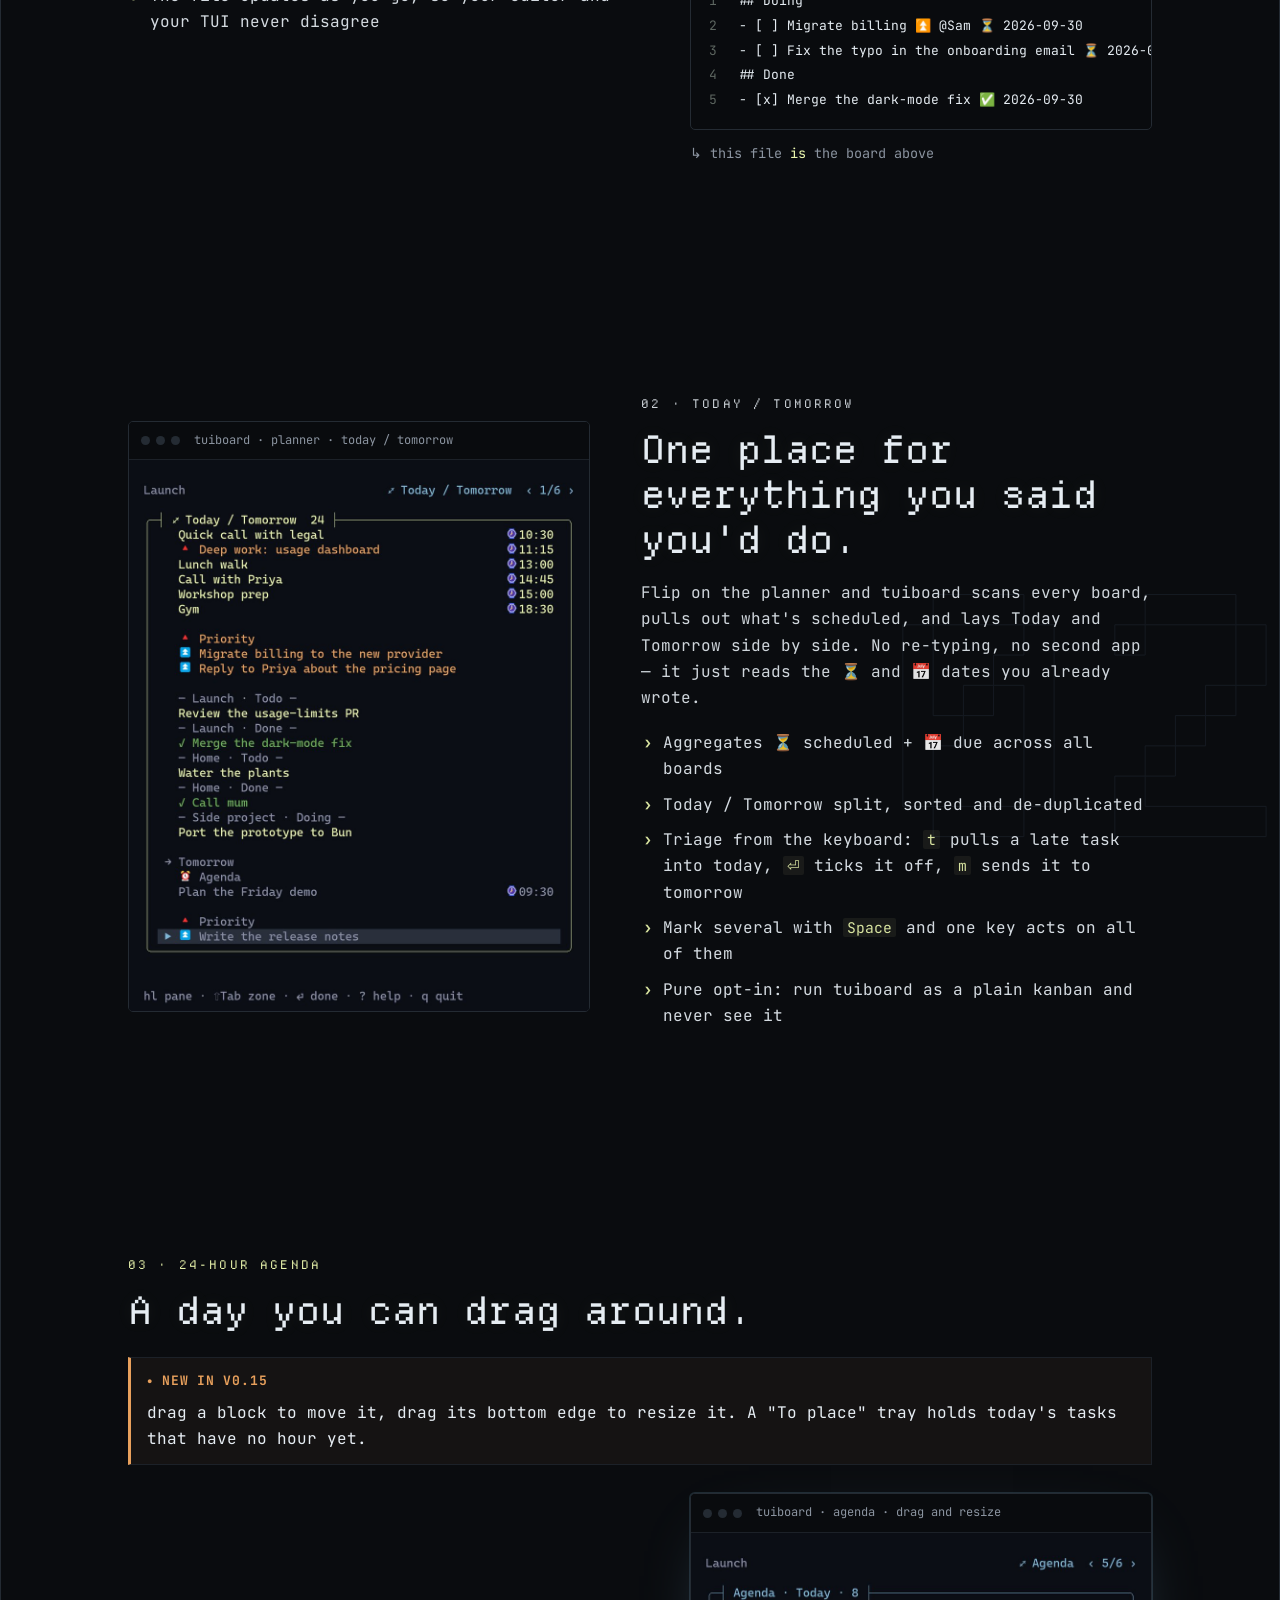
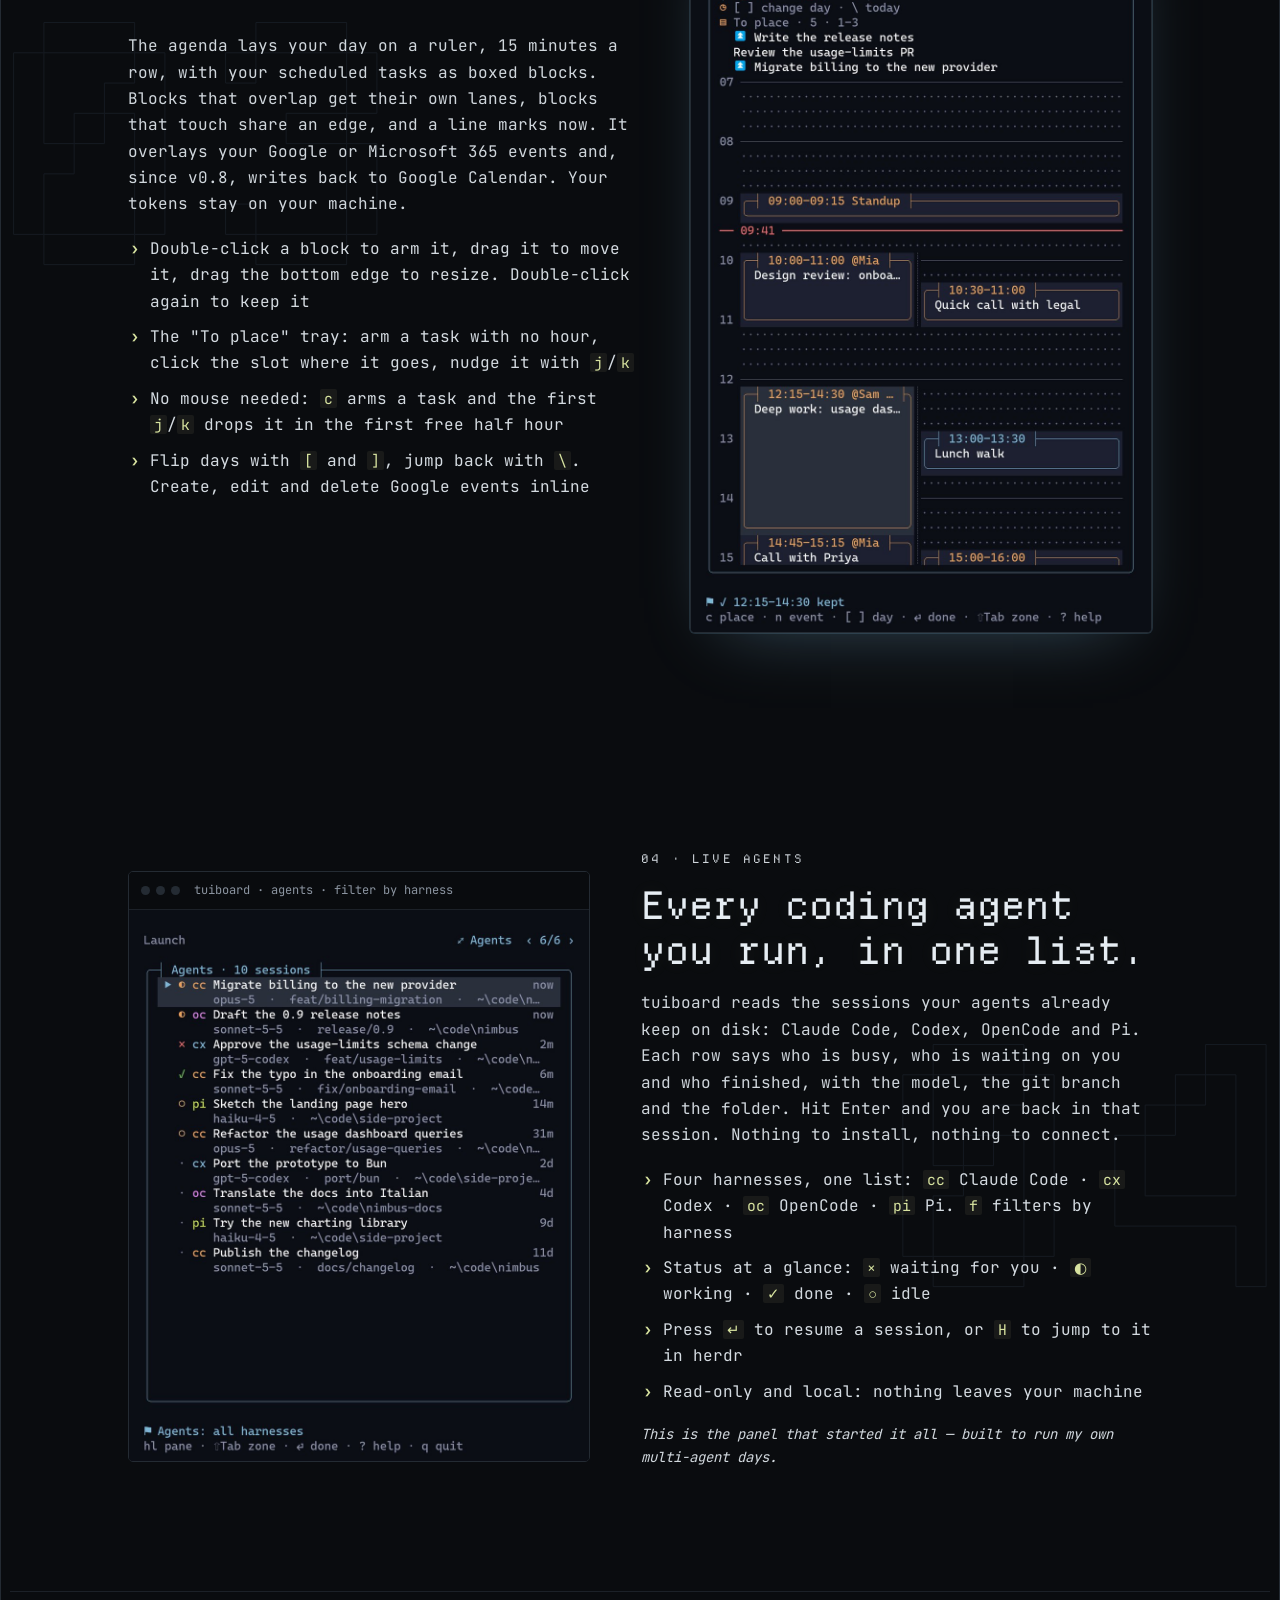
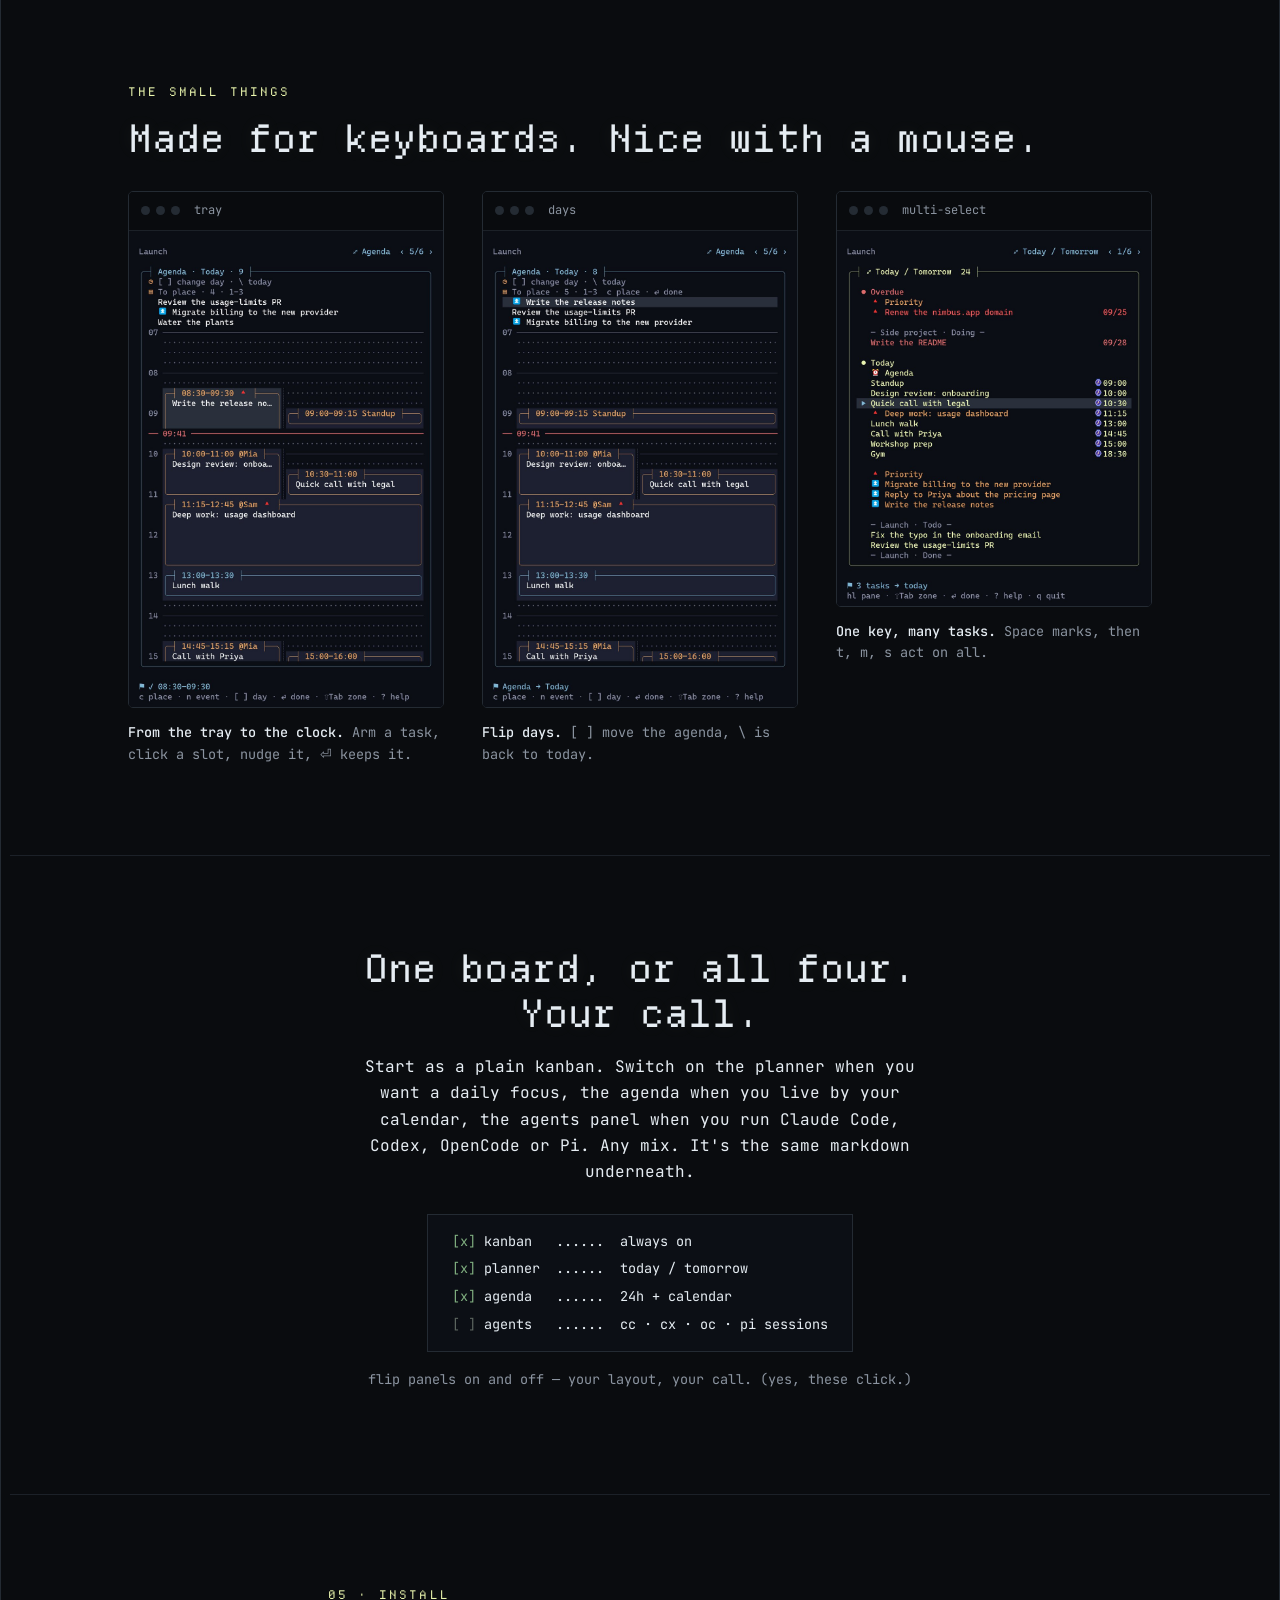
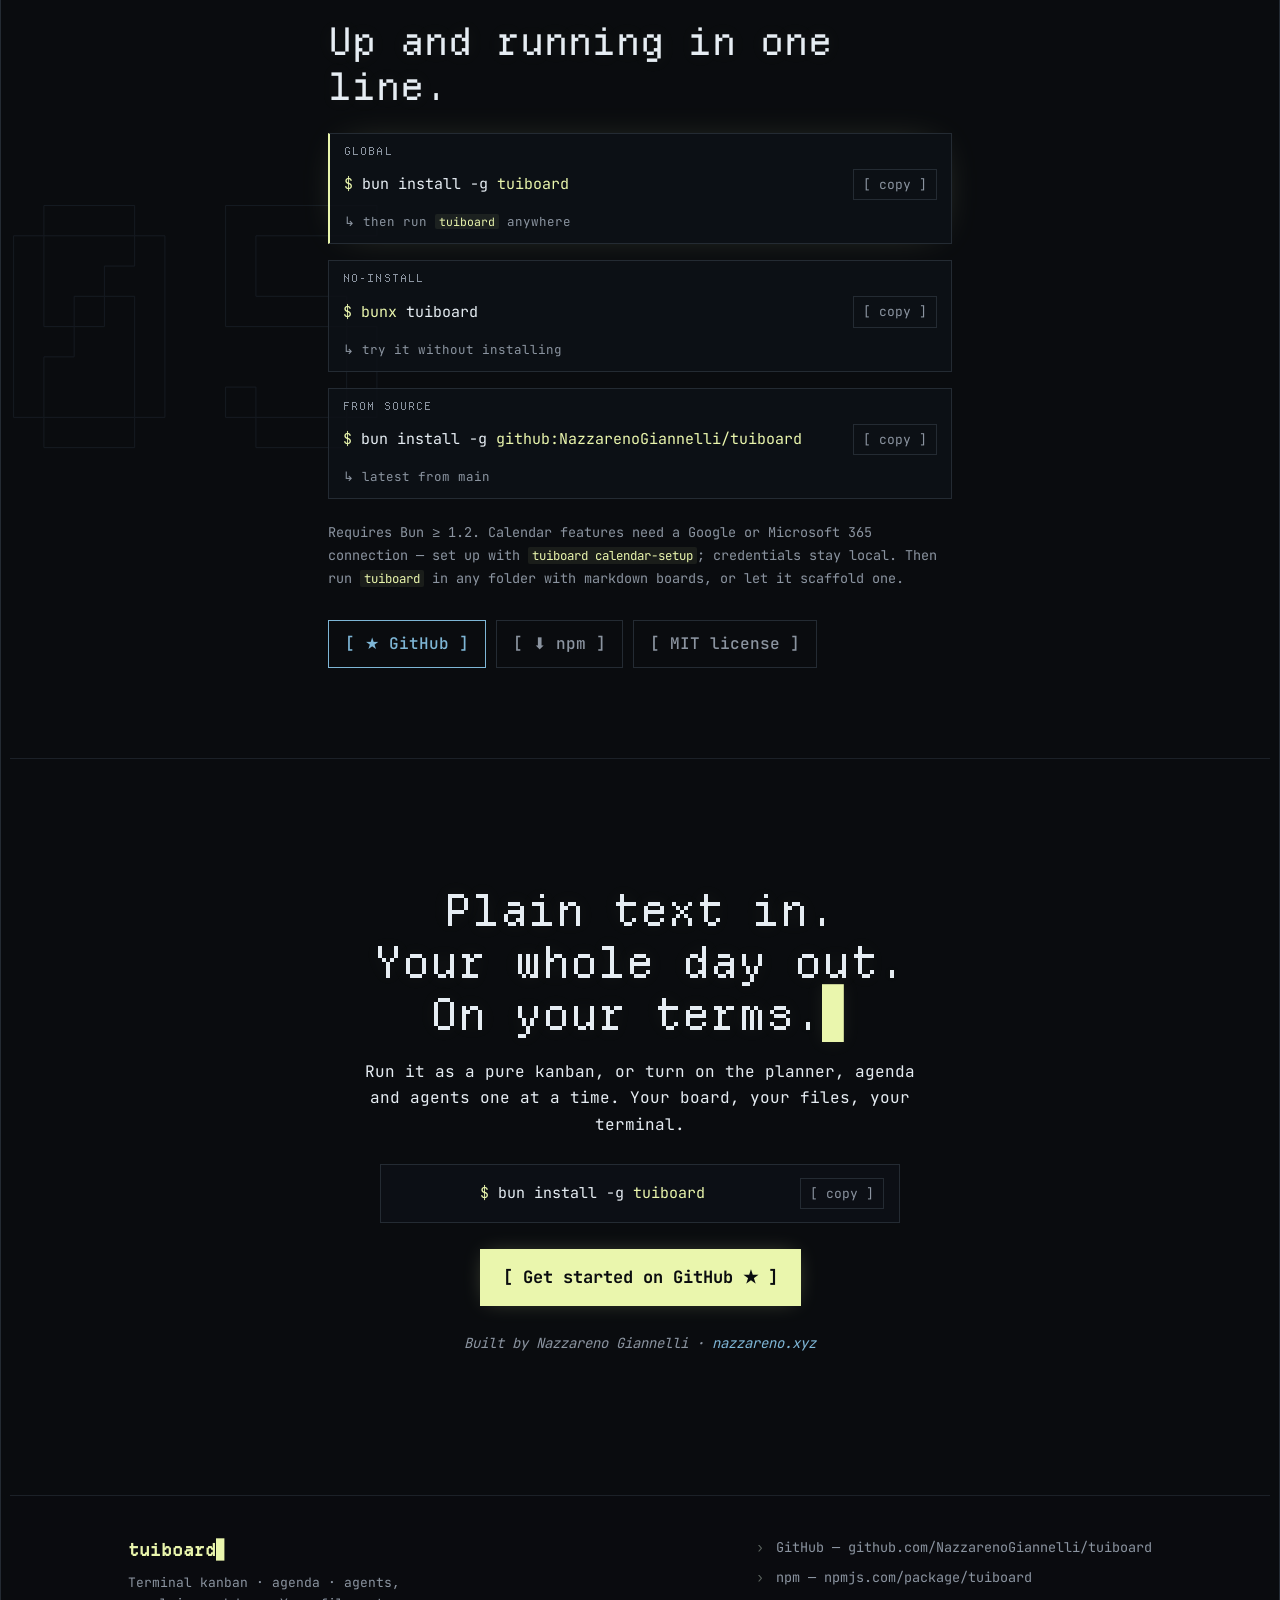
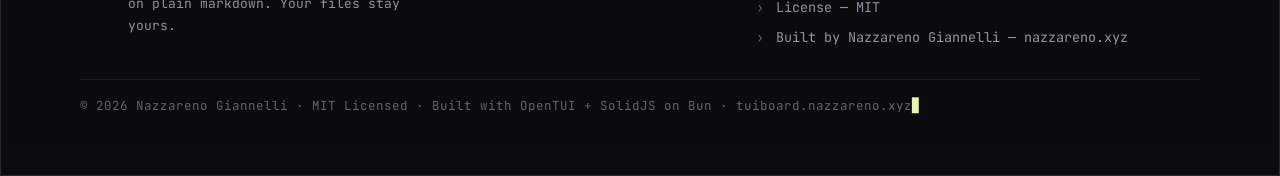
==== commit daf82c05: "feat: a film section under the hero, with a poster and a play button (sound on) A web encode of the " ====
--- a/index.html
+++ b/index.html
@@ -113,6 +113,24 @@
   </div>
 </section>
 
+<!-- ============================ FILM ============================ -->
+<section class="film" id="film">
+  <div class="wrap">
+    <div class="feat__head" data-reveal-group>
+      <p class="eyebrow">the film</p>
+      <h2>See it in 36 seconds.</h2>
+    </div>
+    <div class="term termframe film__frame" data-reveal>
+      <div class="term__bar"><span class="term__dots" aria-hidden="true"><i></i><i></i><i></i></span><span class="term__file">tuiboard · the launch film · sound on</span></div>
+      <div class="film__player">
+        <video id="film-video" src="assets/media/tuiboard-film.mp4" poster="assets/media/film-poster.jpg" preload="none" playsinline width="1600" height="900" aria-label="tuiboard launch film: close-ups of the terminal dashboard, the whole window, then a narrow single pane with dragging a time block, placing a task, triaging and filtering coding agents"></video>
+        <button class="btn btn--primary film__play" id="film-play" type="button">[ ▶ Watch the film · 36 s ]</button>
+      </div>
+    </div>
+    <p class="term__cap">recorded from the real app on an invented demo board · the music was made with Suno</p>
+  </div>
+</section>
+
 <main>
 <!-- ============================ 01 BOARD ============================ -->
 <section class="feat" id="board">
--- a/css/style.css
+++ b/css/style.css
@@ -599,3 +599,12 @@
 .detail { margin: 0; min-width: 0; }
 .detail figcaption { margin-top: 14px; color: var(--dim); font-size: 13.5px; line-height: 1.6; }
 .detail figcaption b { color: var(--text); font-weight: 500; }
+
+/* ---- the film: a poster, and a play button that starts it with sound ---- */
+.film { padding: clamp(56px, 9vh, 110px) 0 clamp(20px, 4vh, 50px); position: relative; z-index: 1; }
+.film .feat__head { text-align: center; }
+.film__frame { max-width: 1000px; margin-inline: auto; }
+.film__player { position: relative; background: #05080f; }
+.film__player video { display: block; width: 100%; height: auto; aspect-ratio: 16 / 9; background: #05080f; }
+.film__play { position: absolute; left: 50%; top: 80%; transform: translate(-50%, -50%); } /* under the poster's headline, not over it */
+.film__play[hidden] { display: none; }
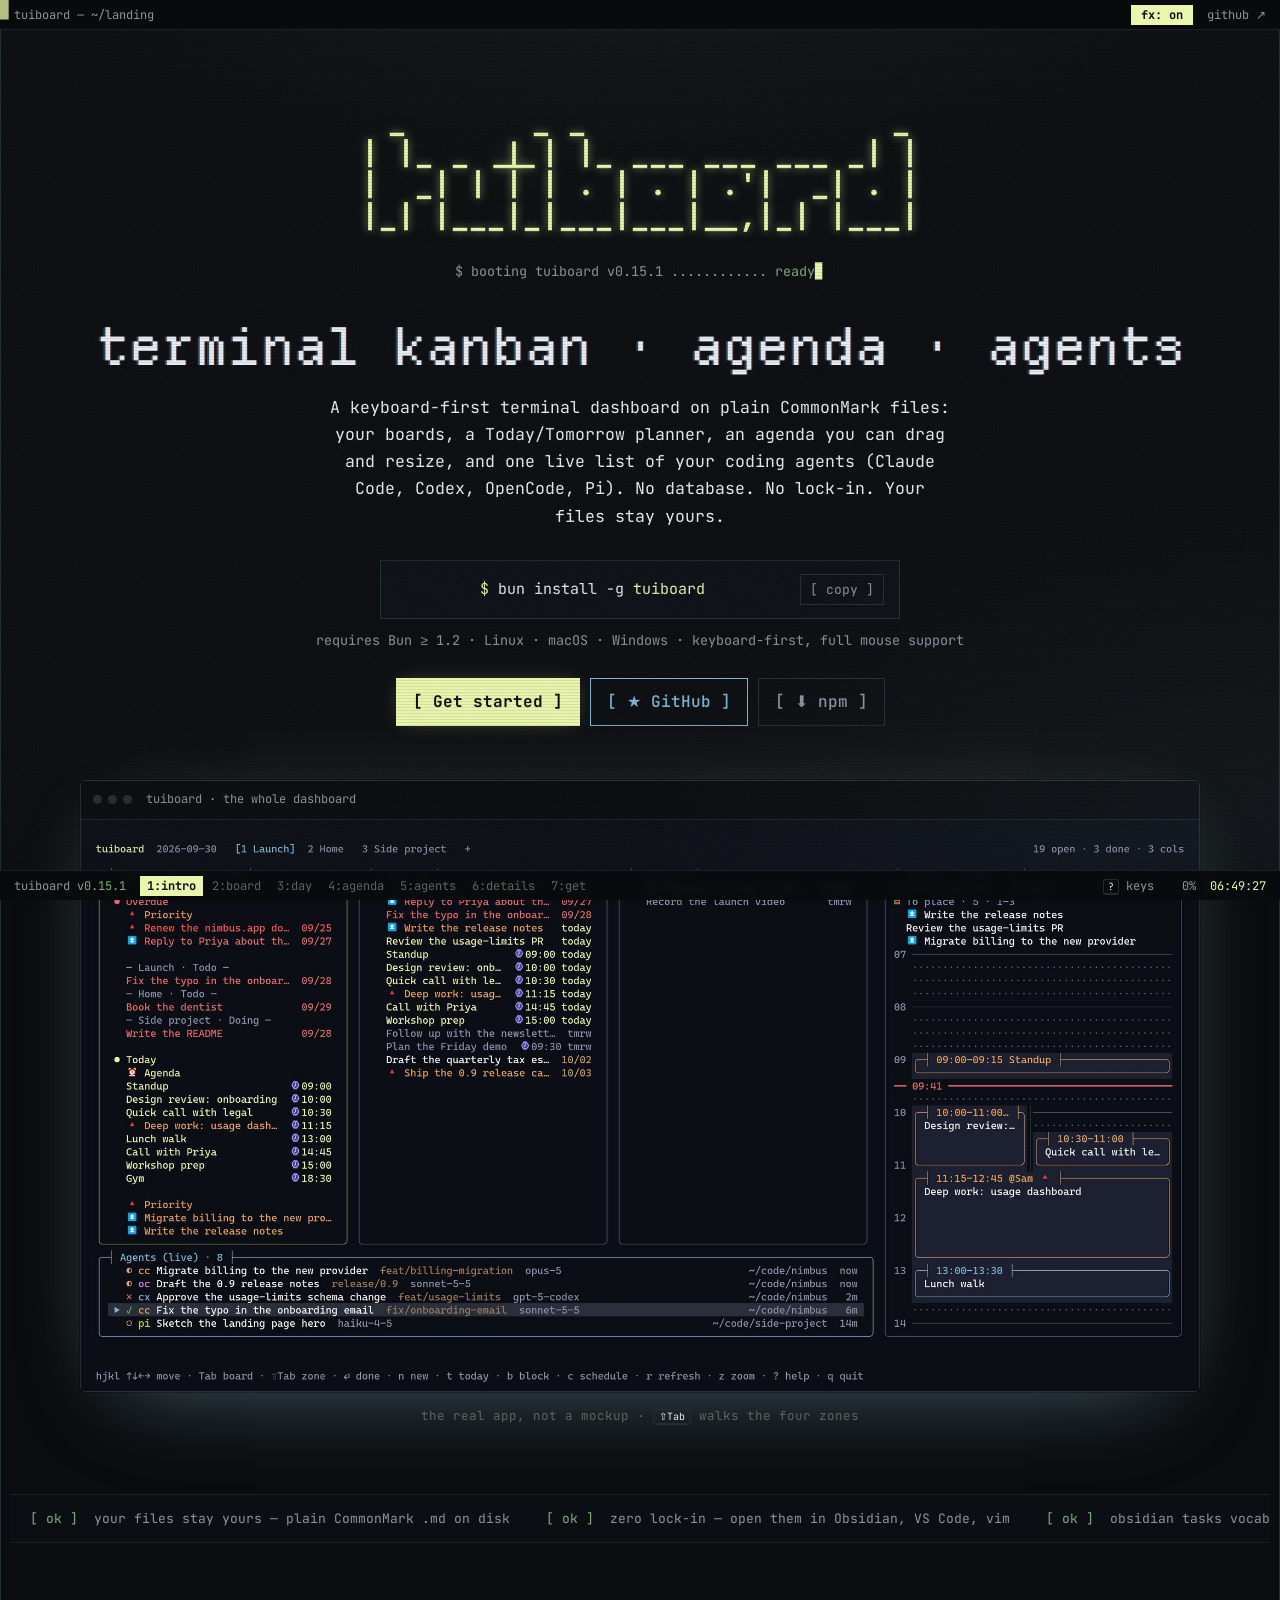
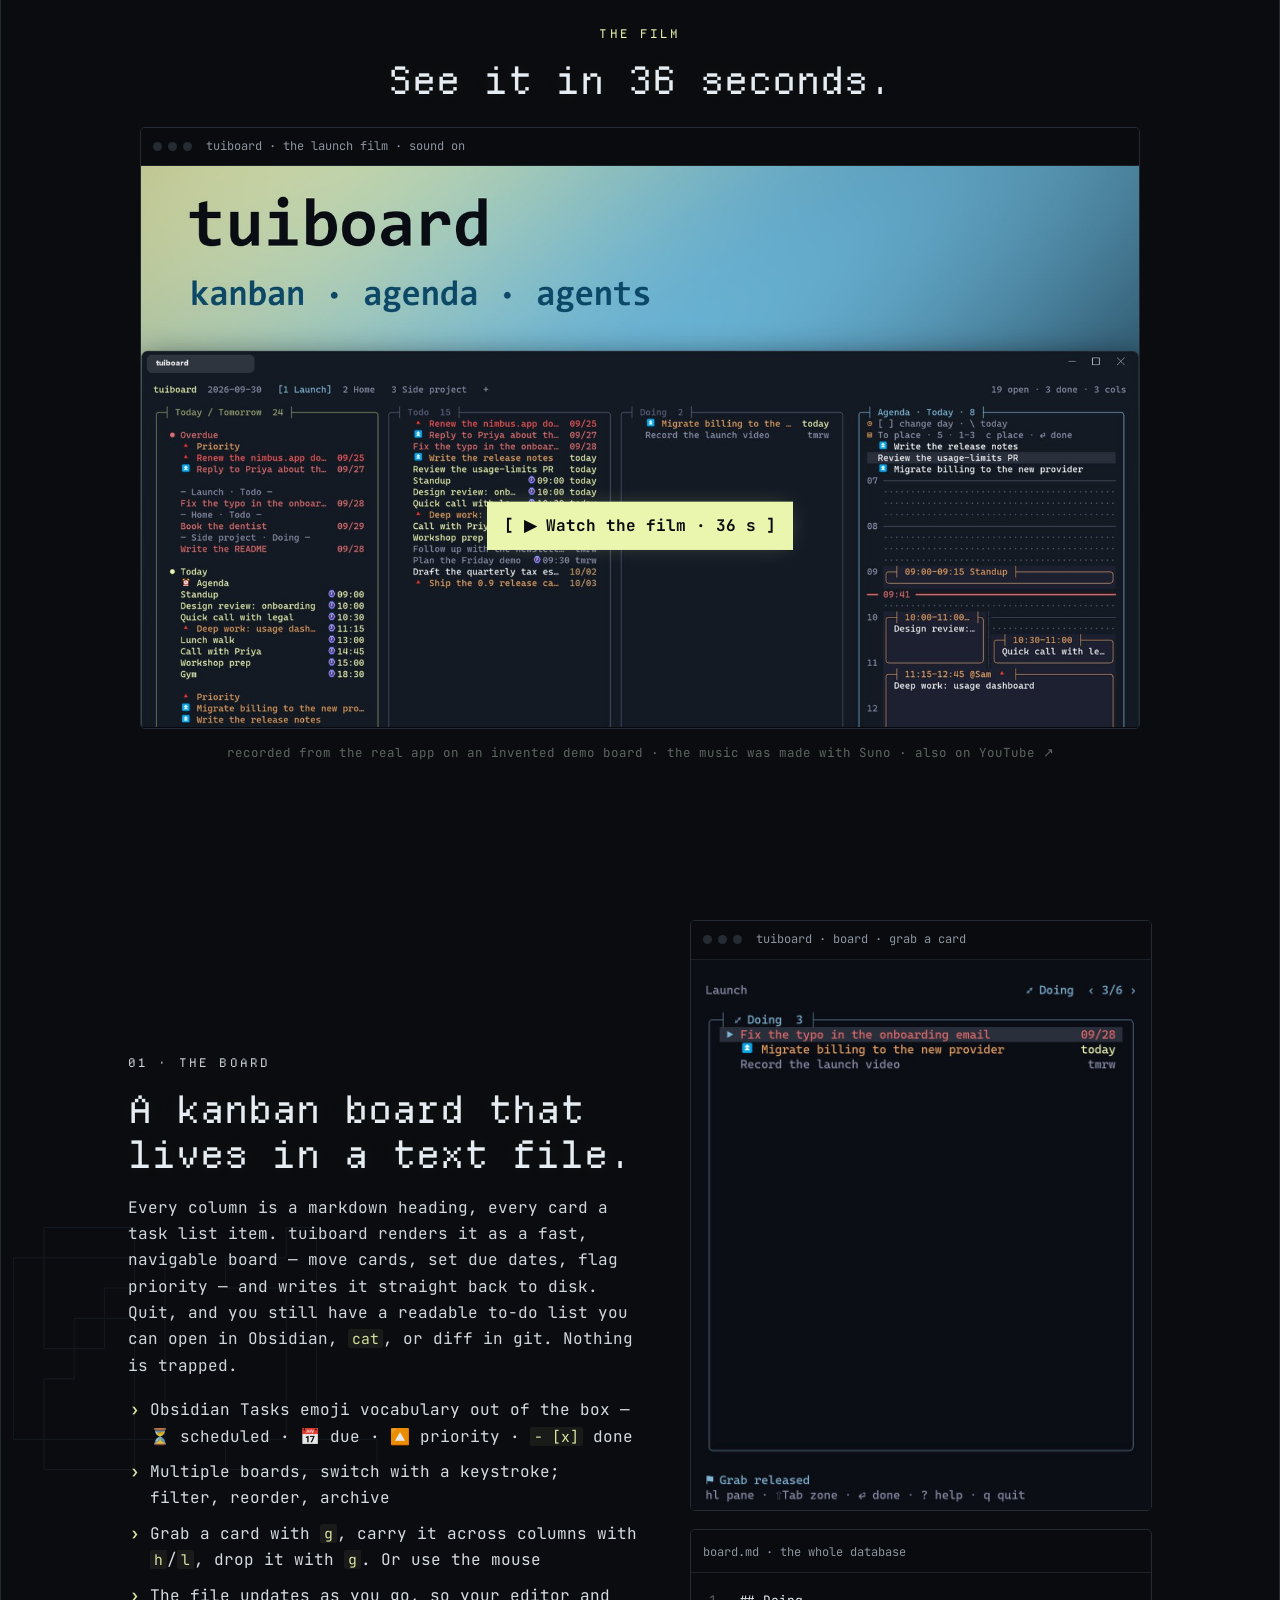
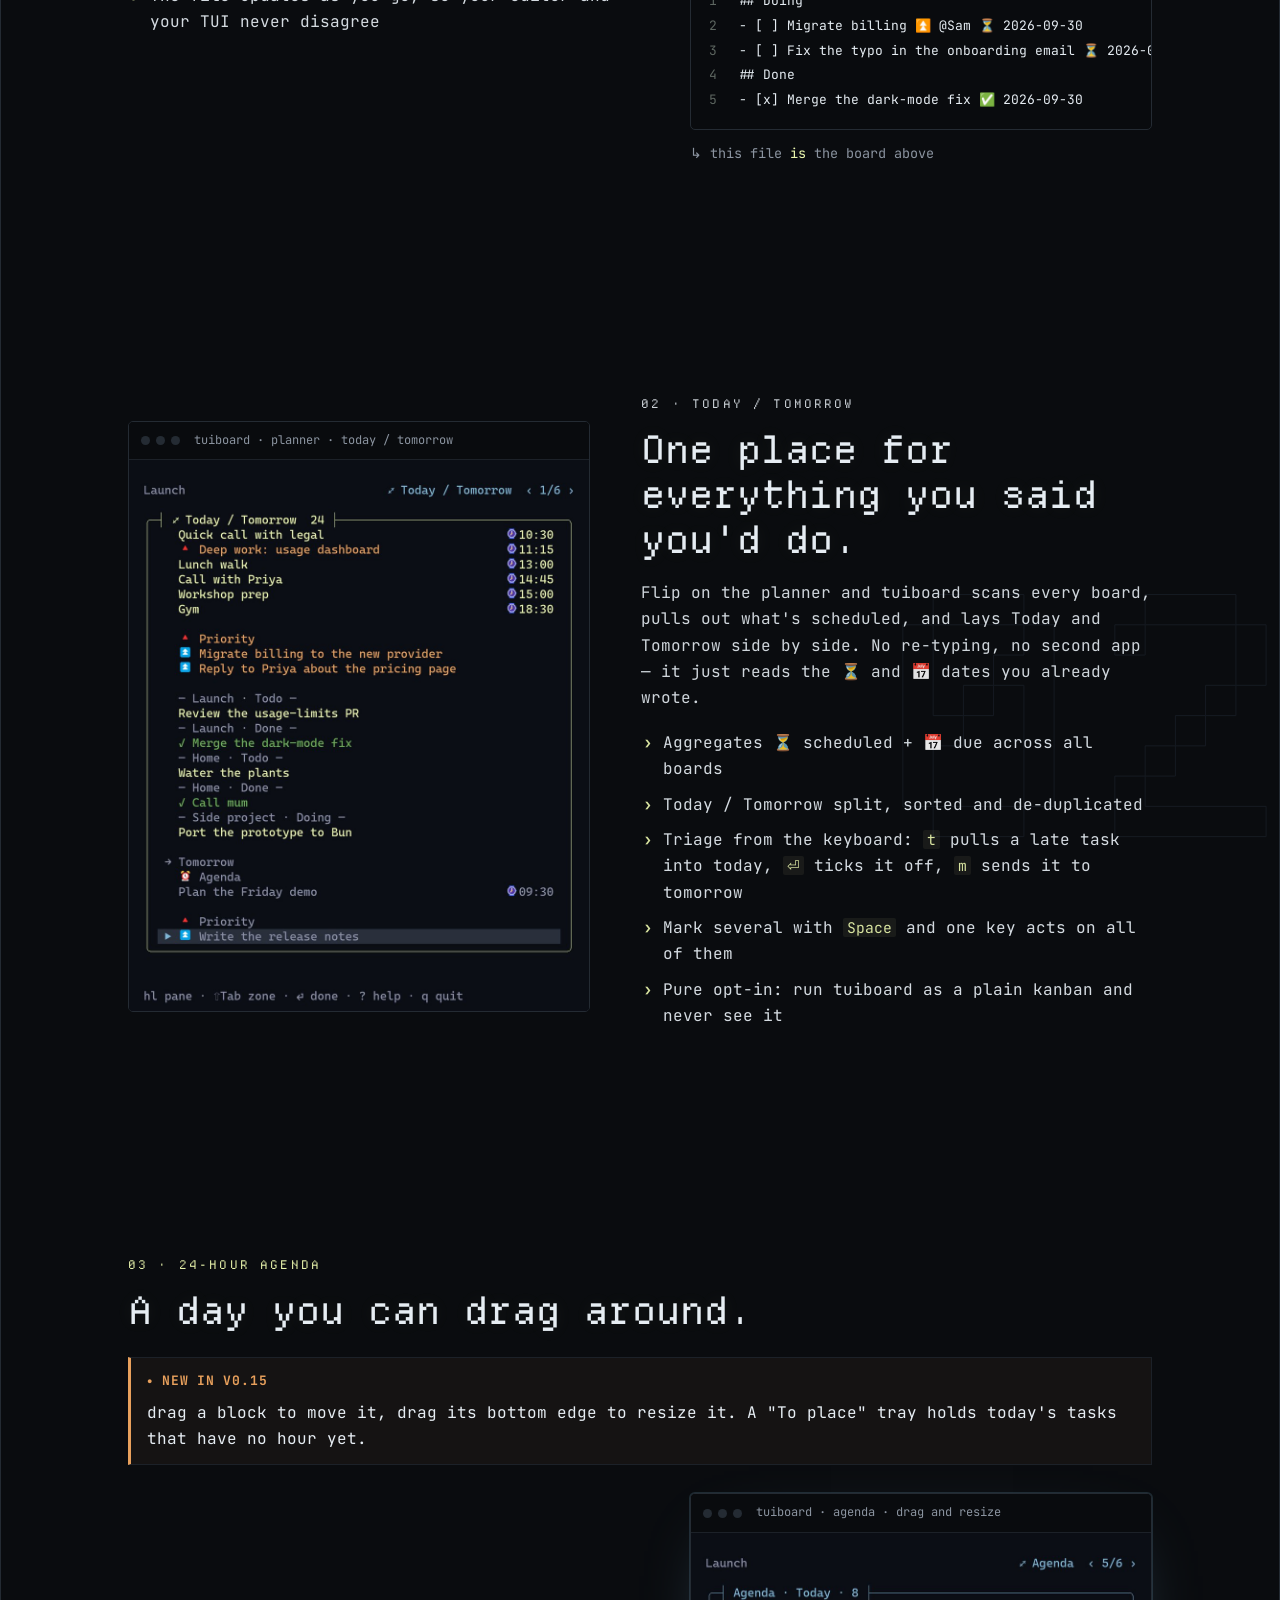
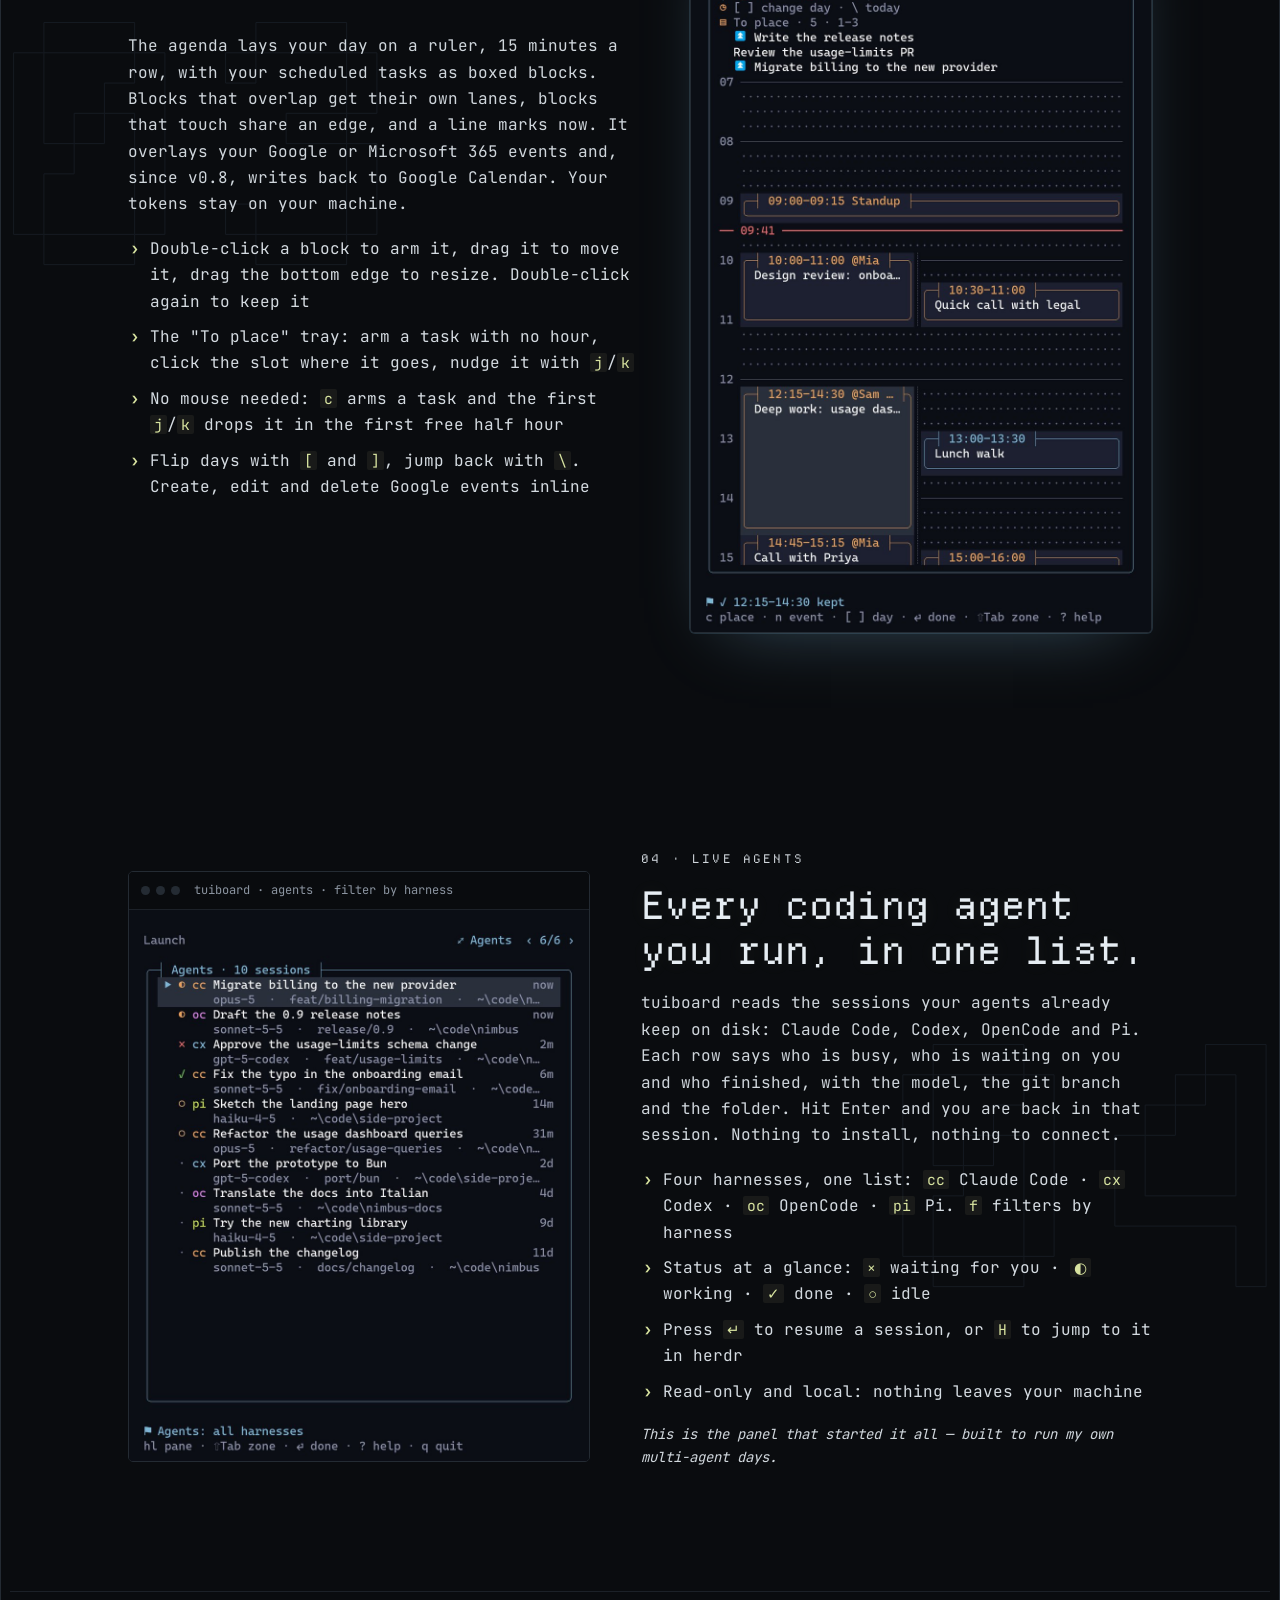
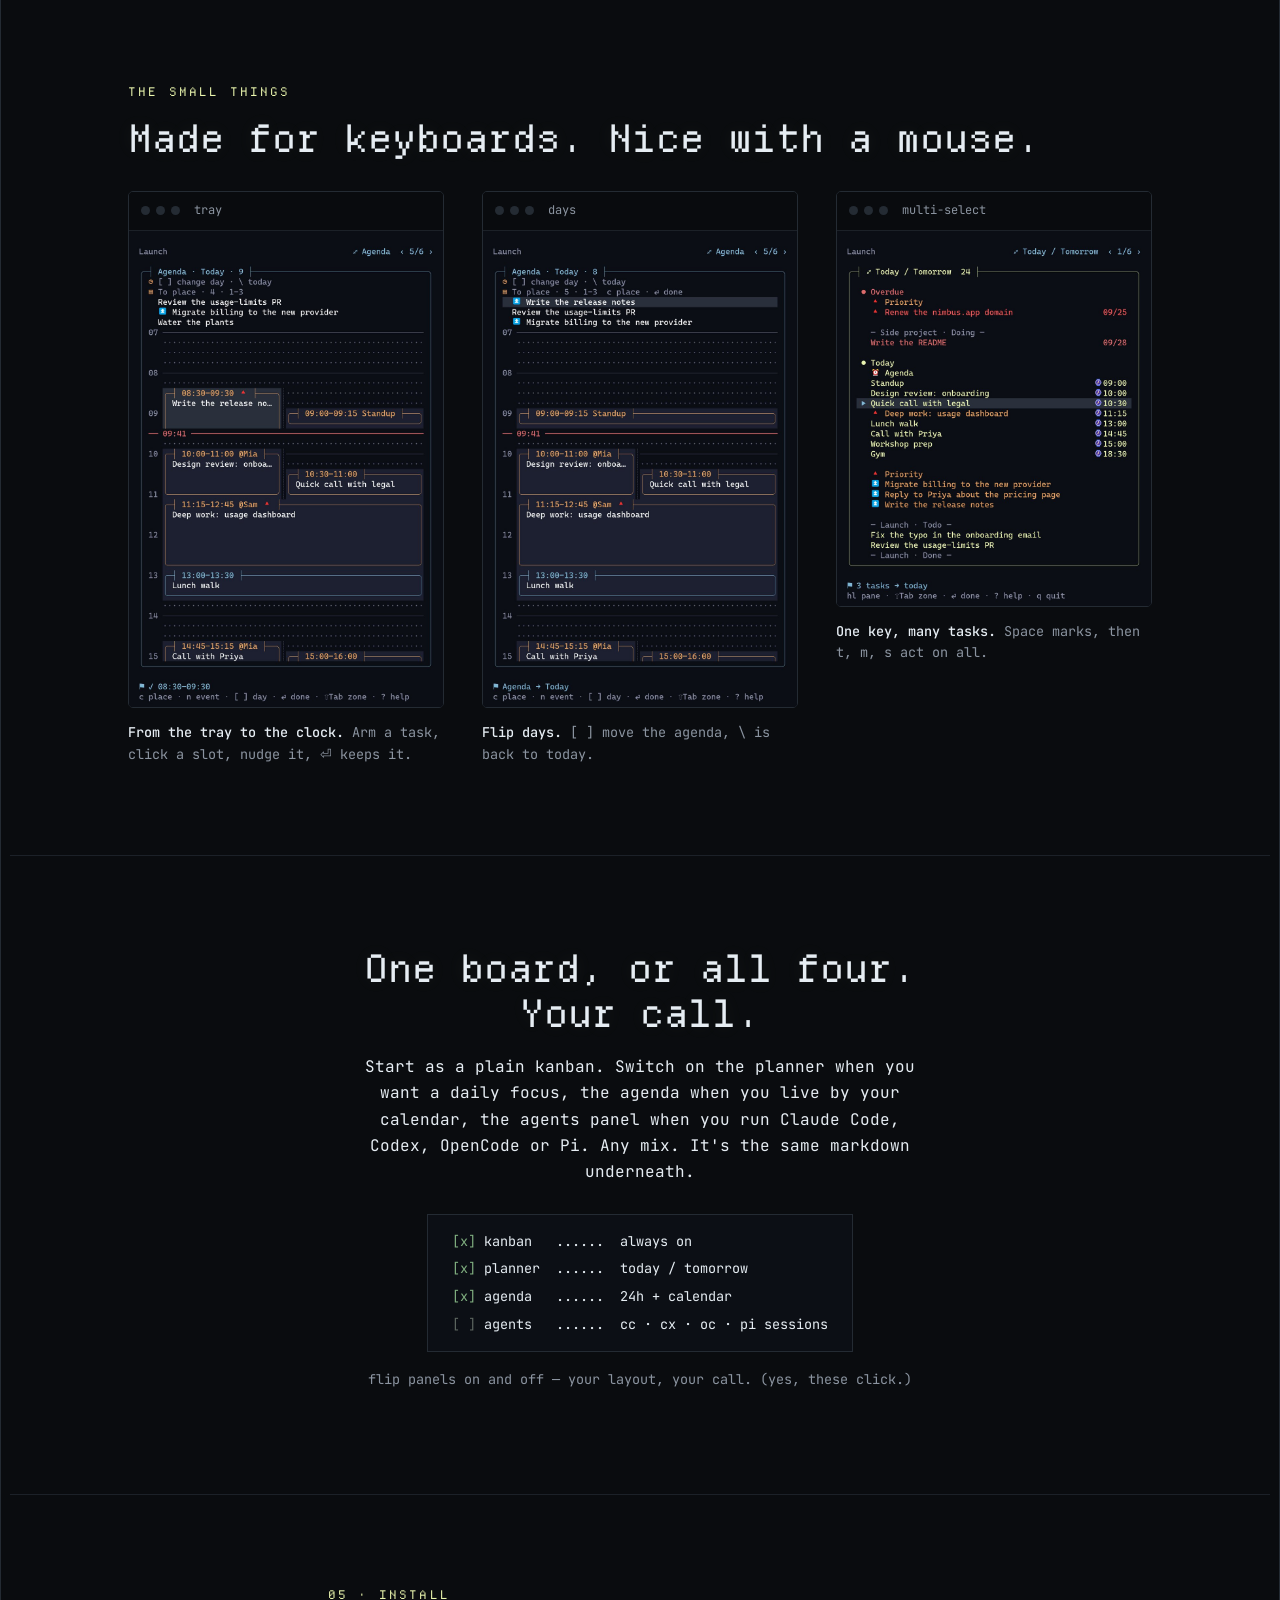
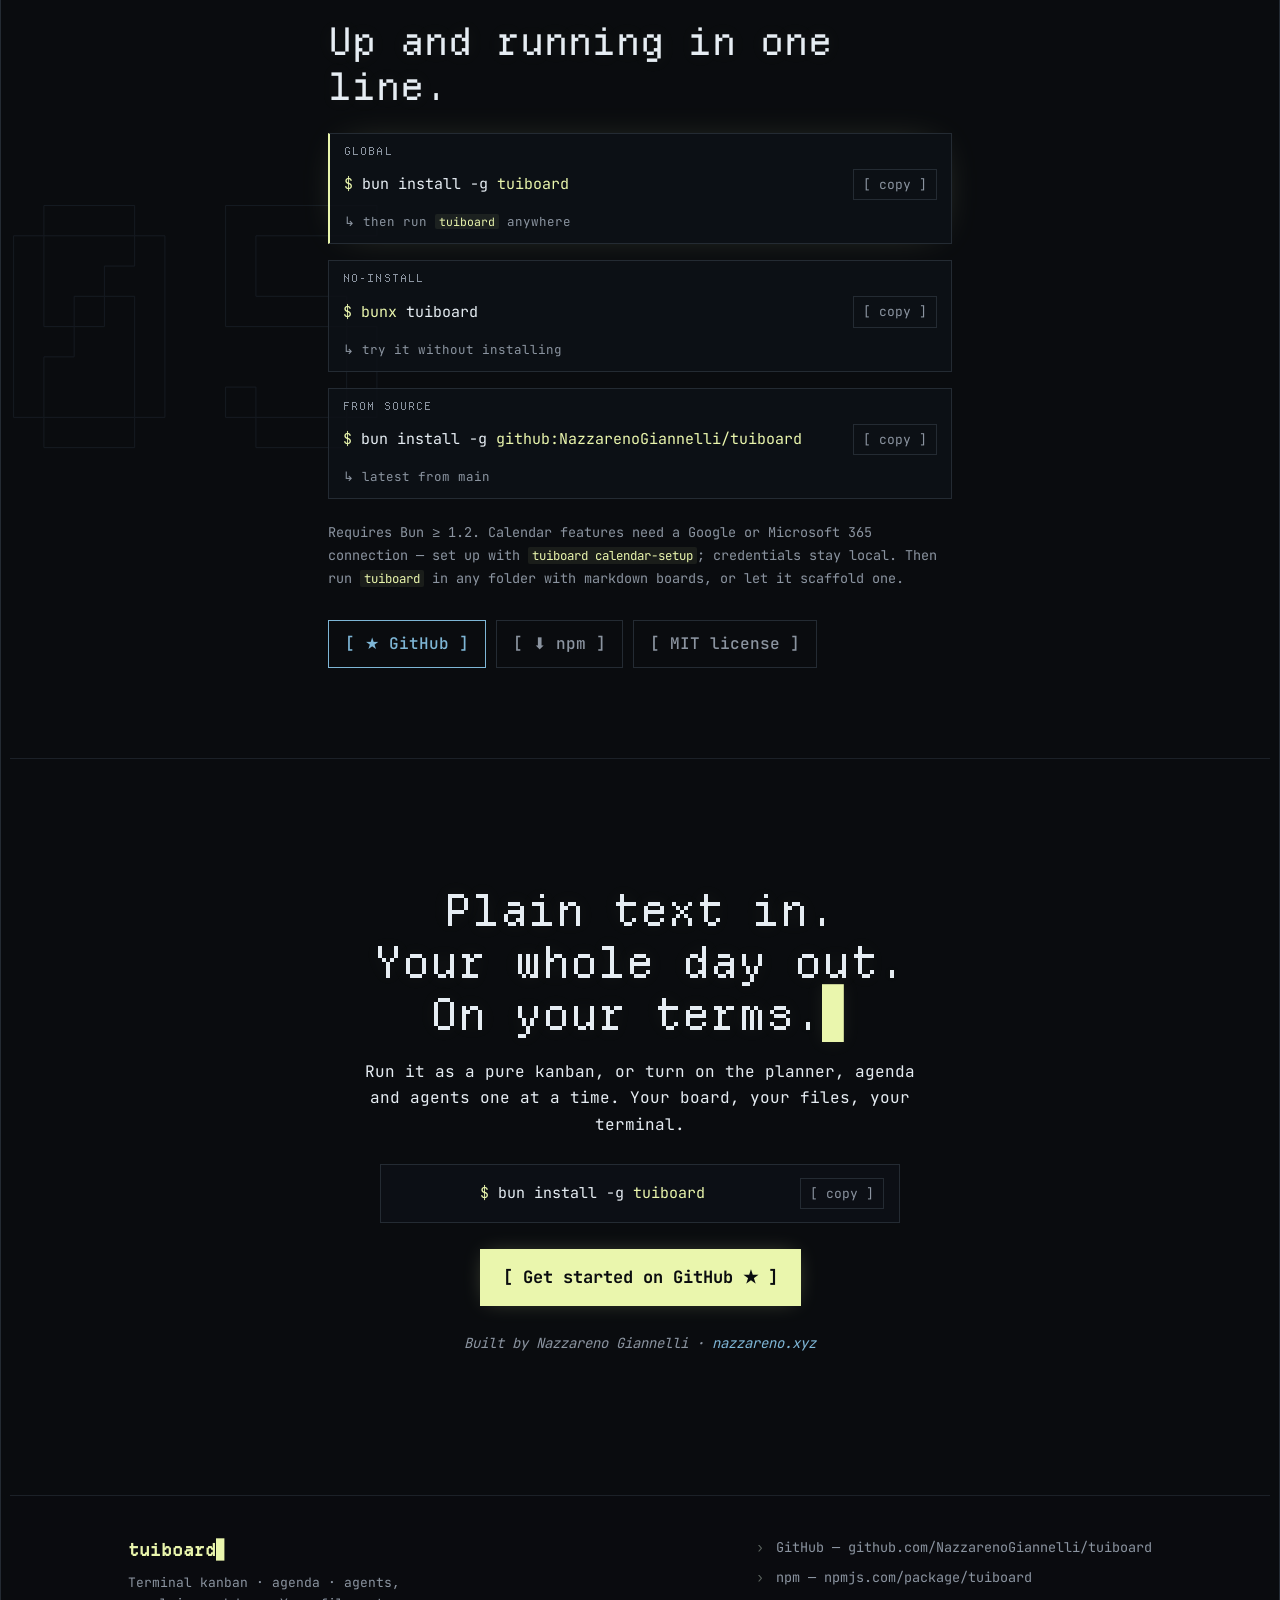
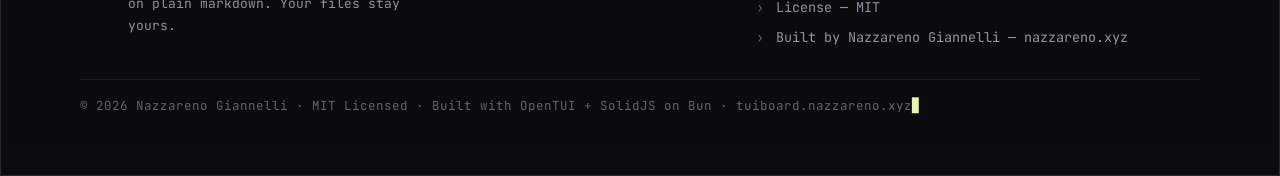
==== commit 9f23fe48: "feat: the film's poster is the whole tool on the brand gradient; link to the video on YouTube Co-Aut" ====
--- a/index.html
+++ b/index.html
@@ -127,7 +127,7 @@
         <button class="btn btn--primary film__play" id="film-play" type="button">[ ▶ Watch the film · 36 s ]</button>
       </div>
     </div>
-    <p class="term__cap">recorded from the real app on an invented demo board · the music was made with Suno</p>
+    <p class="term__cap">recorded from the real app on an invented demo board · the music was made with Suno · <a href="https://youtu.be/T7ghPHfvGXg" target="_blank" rel="noopener">also on YouTube ↗</a></p>
   </div>
 </section>
 
--- a/css/style.css
+++ b/css/style.css
@@ -606,5 +606,5 @@
 .film__frame { max-width: 1000px; margin-inline: auto; }
 .film__player { position: relative; background: #05080f; }
 .film__player video { display: block; width: 100%; height: auto; aspect-ratio: 16 / 9; background: #05080f; }
-.film__play { position: absolute; left: 50%; top: 80%; transform: translate(-50%, -50%); } /* under the poster's headline, not over it */
+.film__play { position: absolute; left: 50%; top: 64%; transform: translate(-50%, -50%); } /* over the window, under the poster's headline */
 .film__play[hidden] { display: none; }
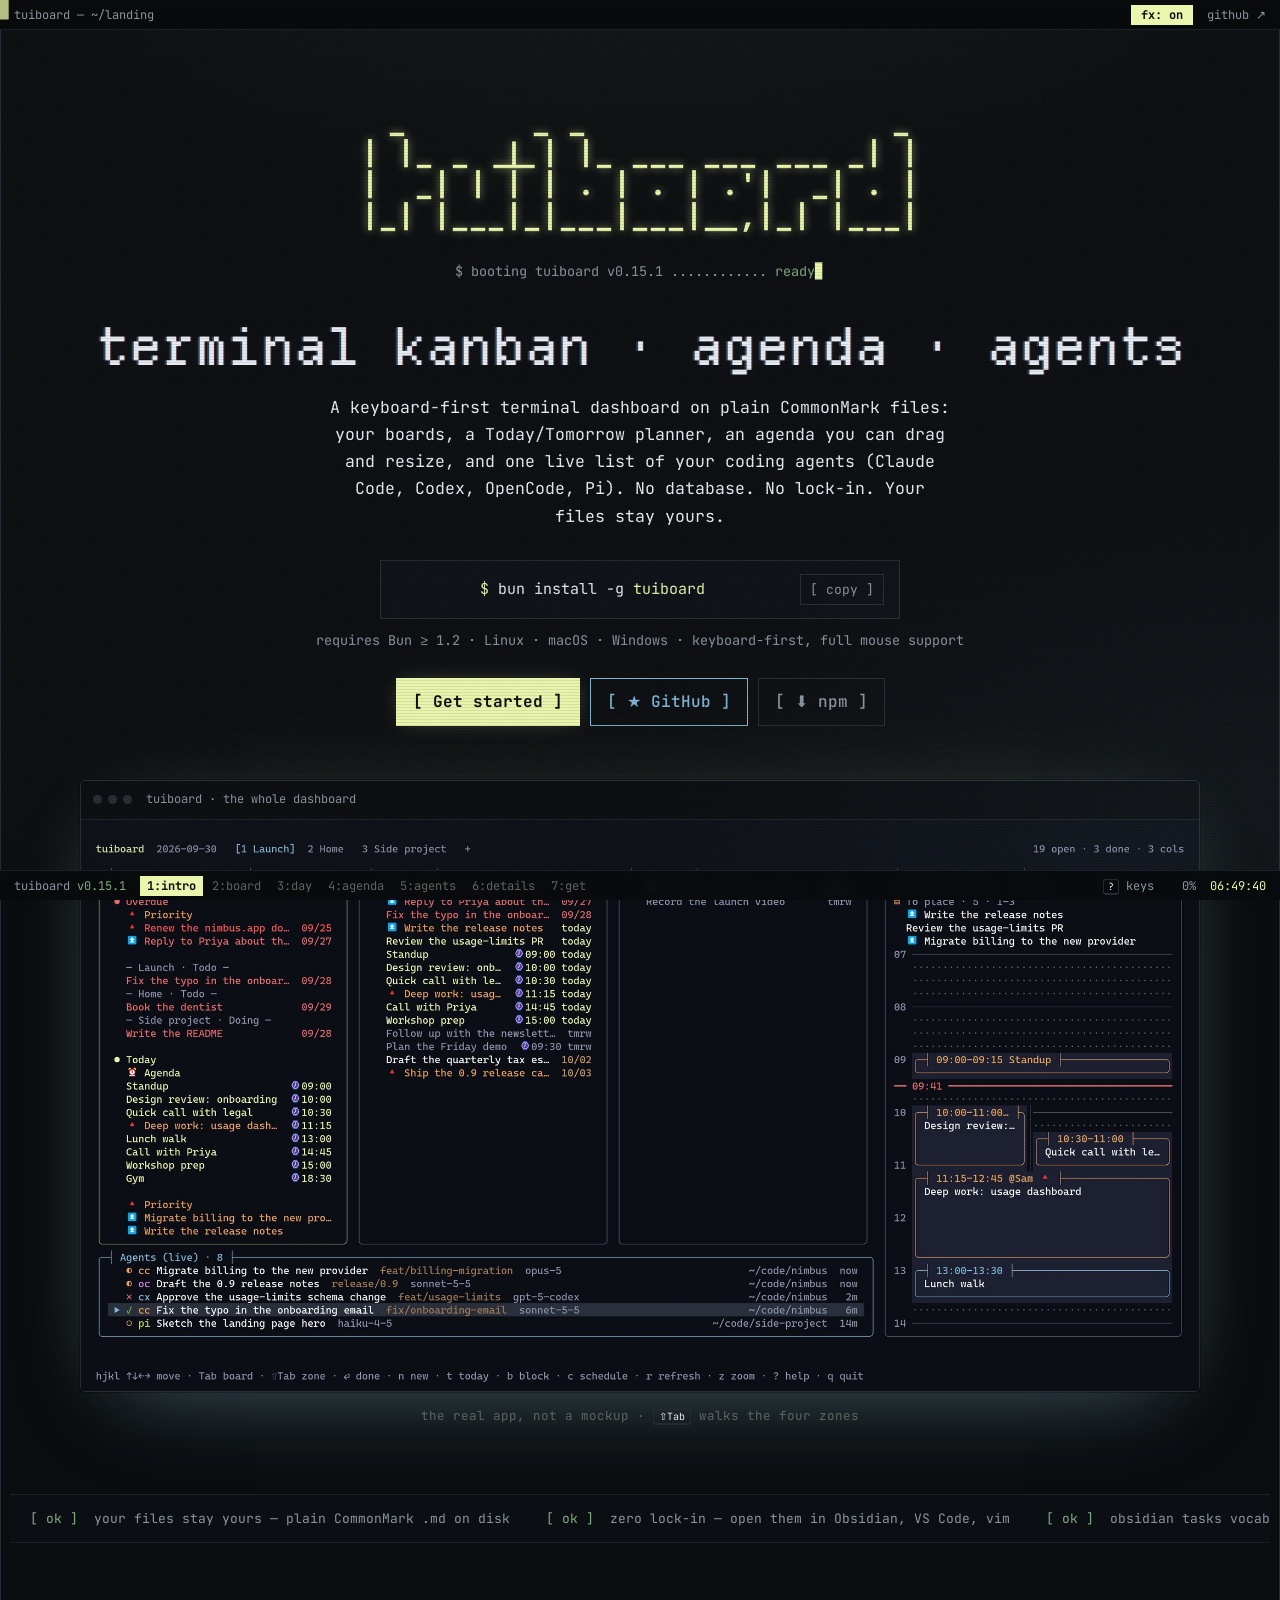
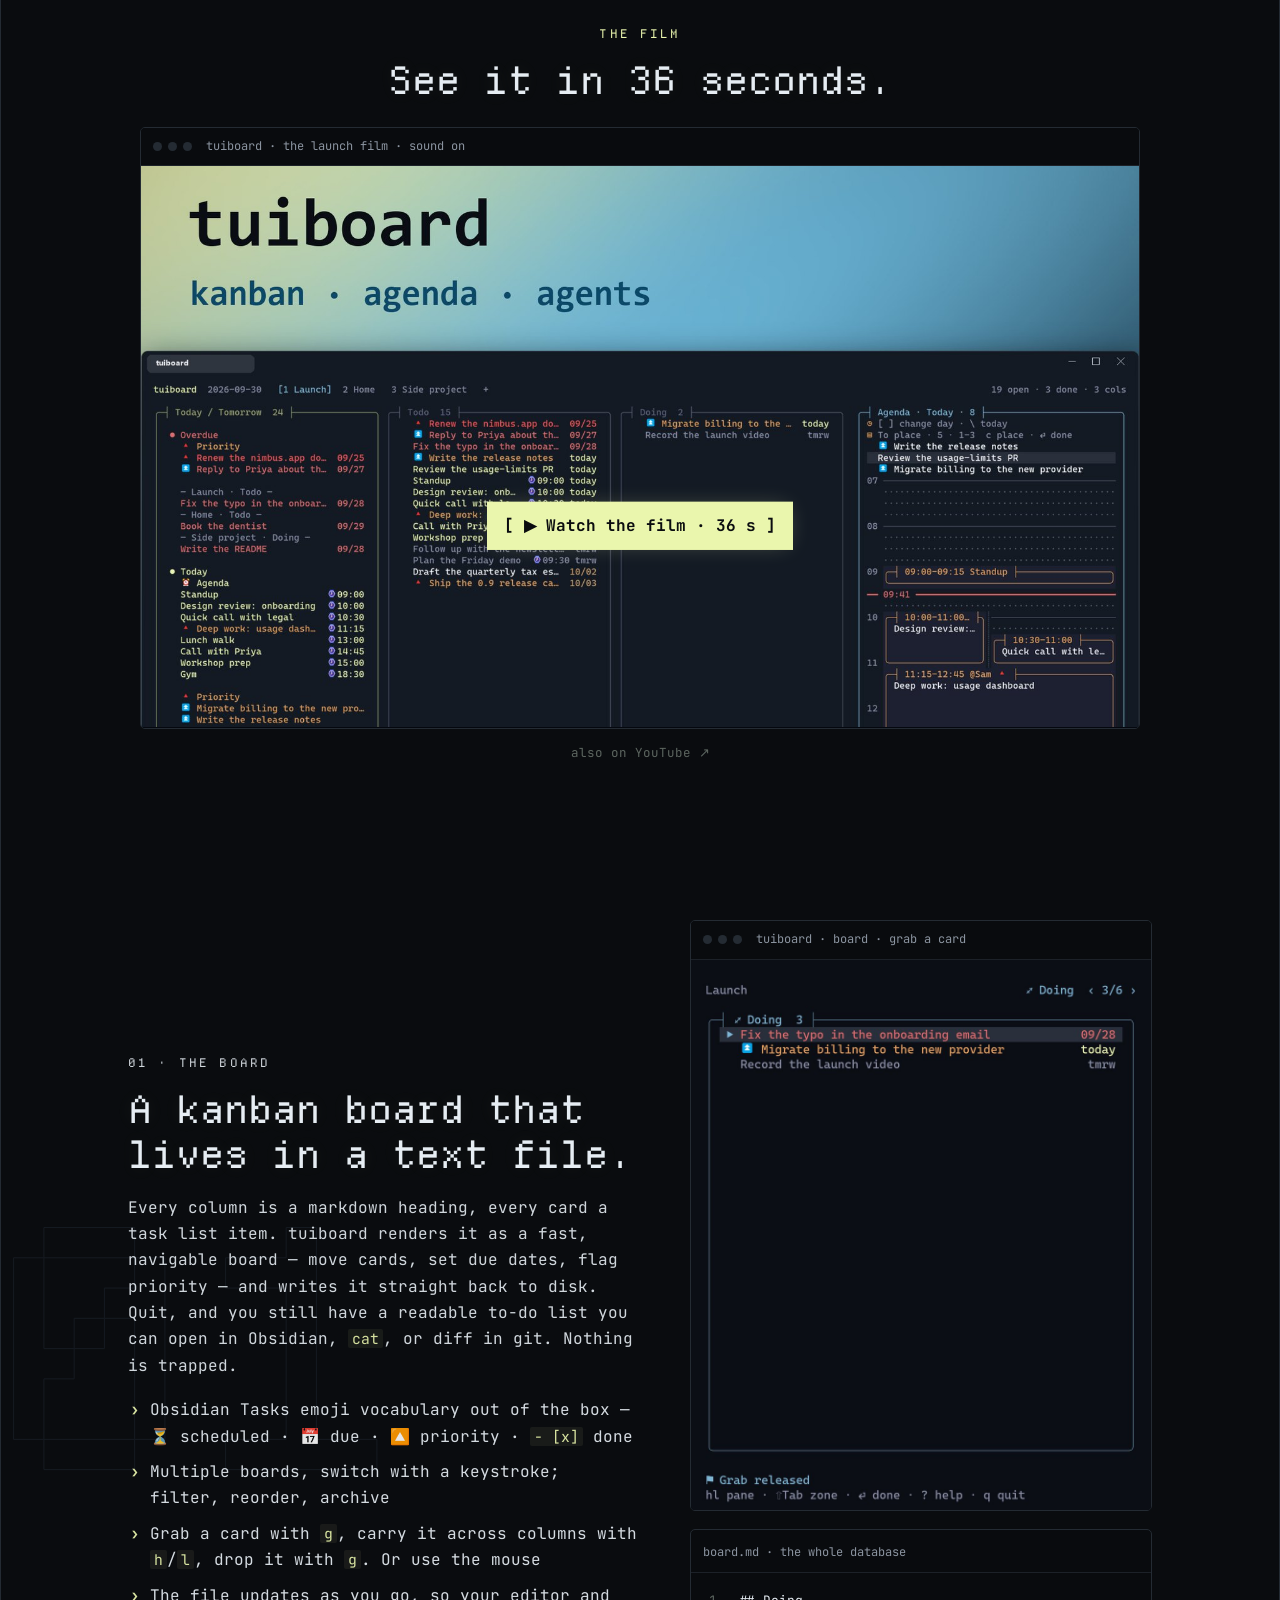
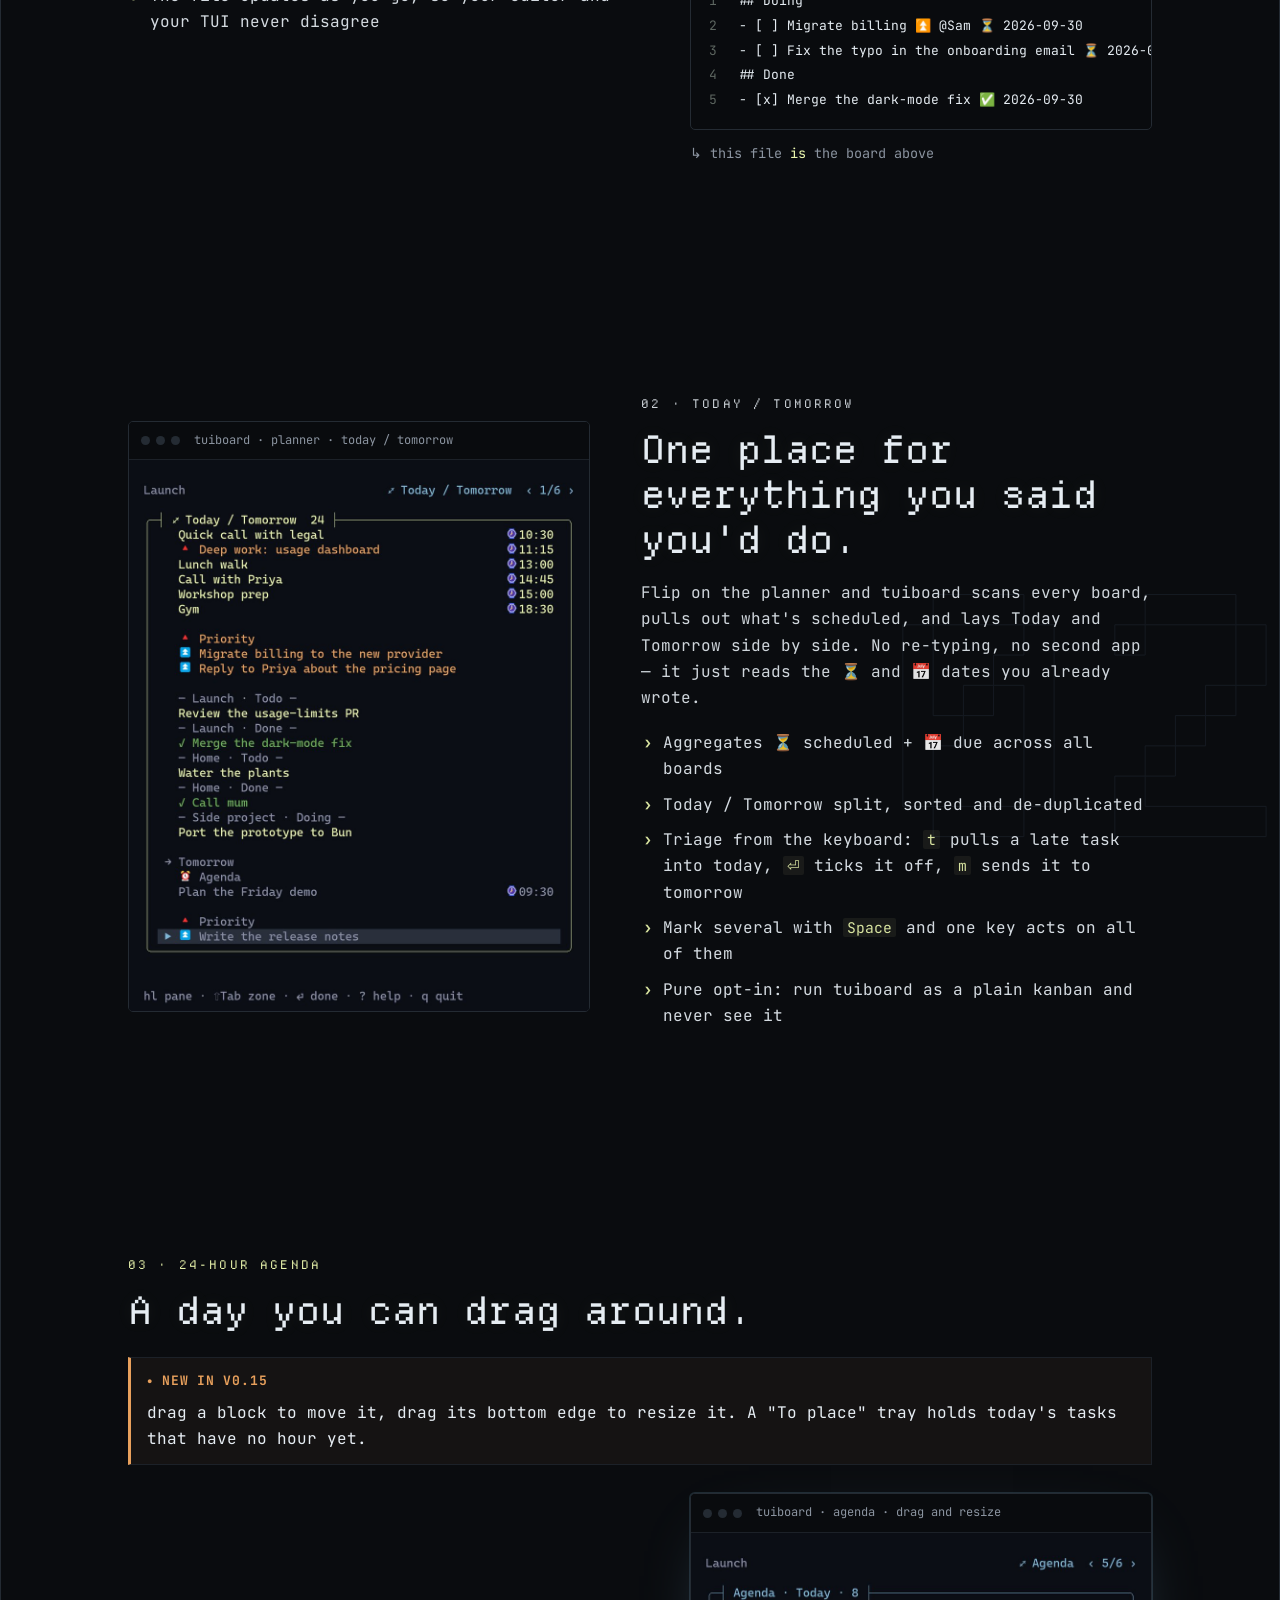
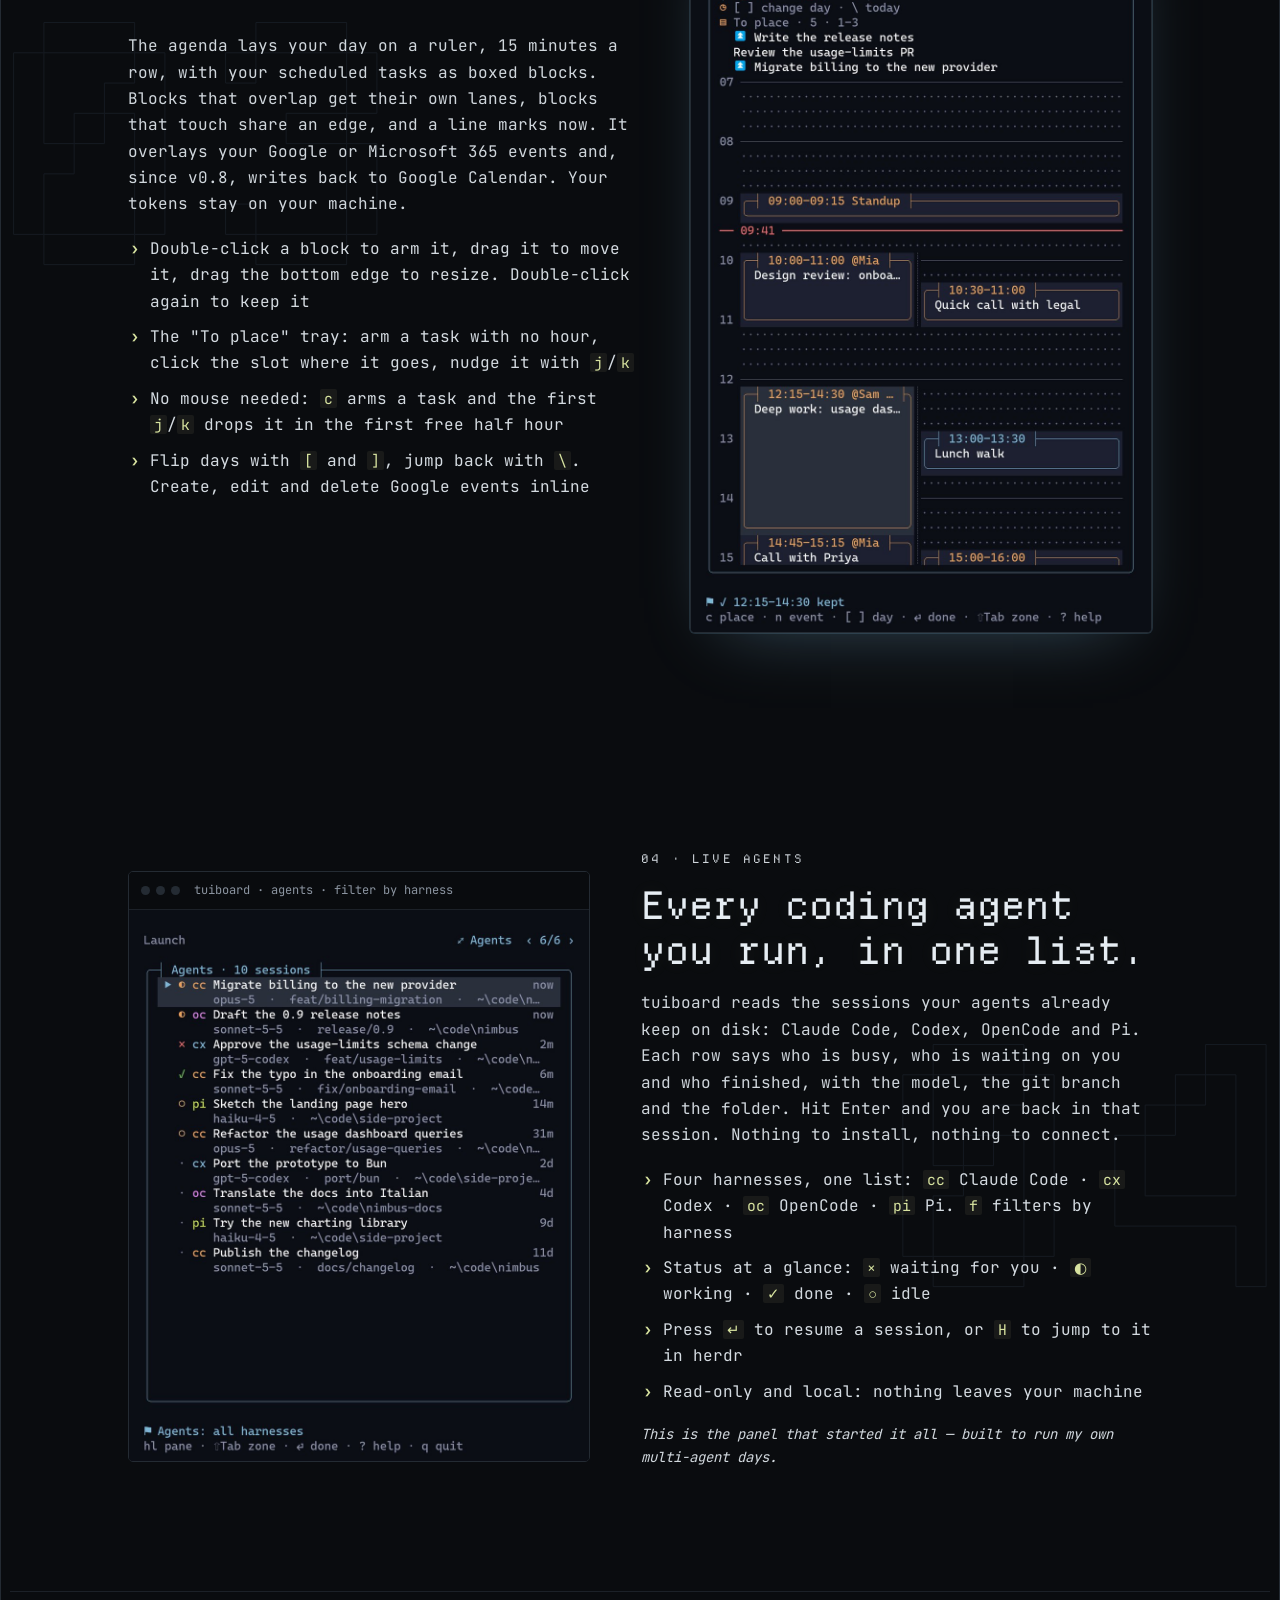
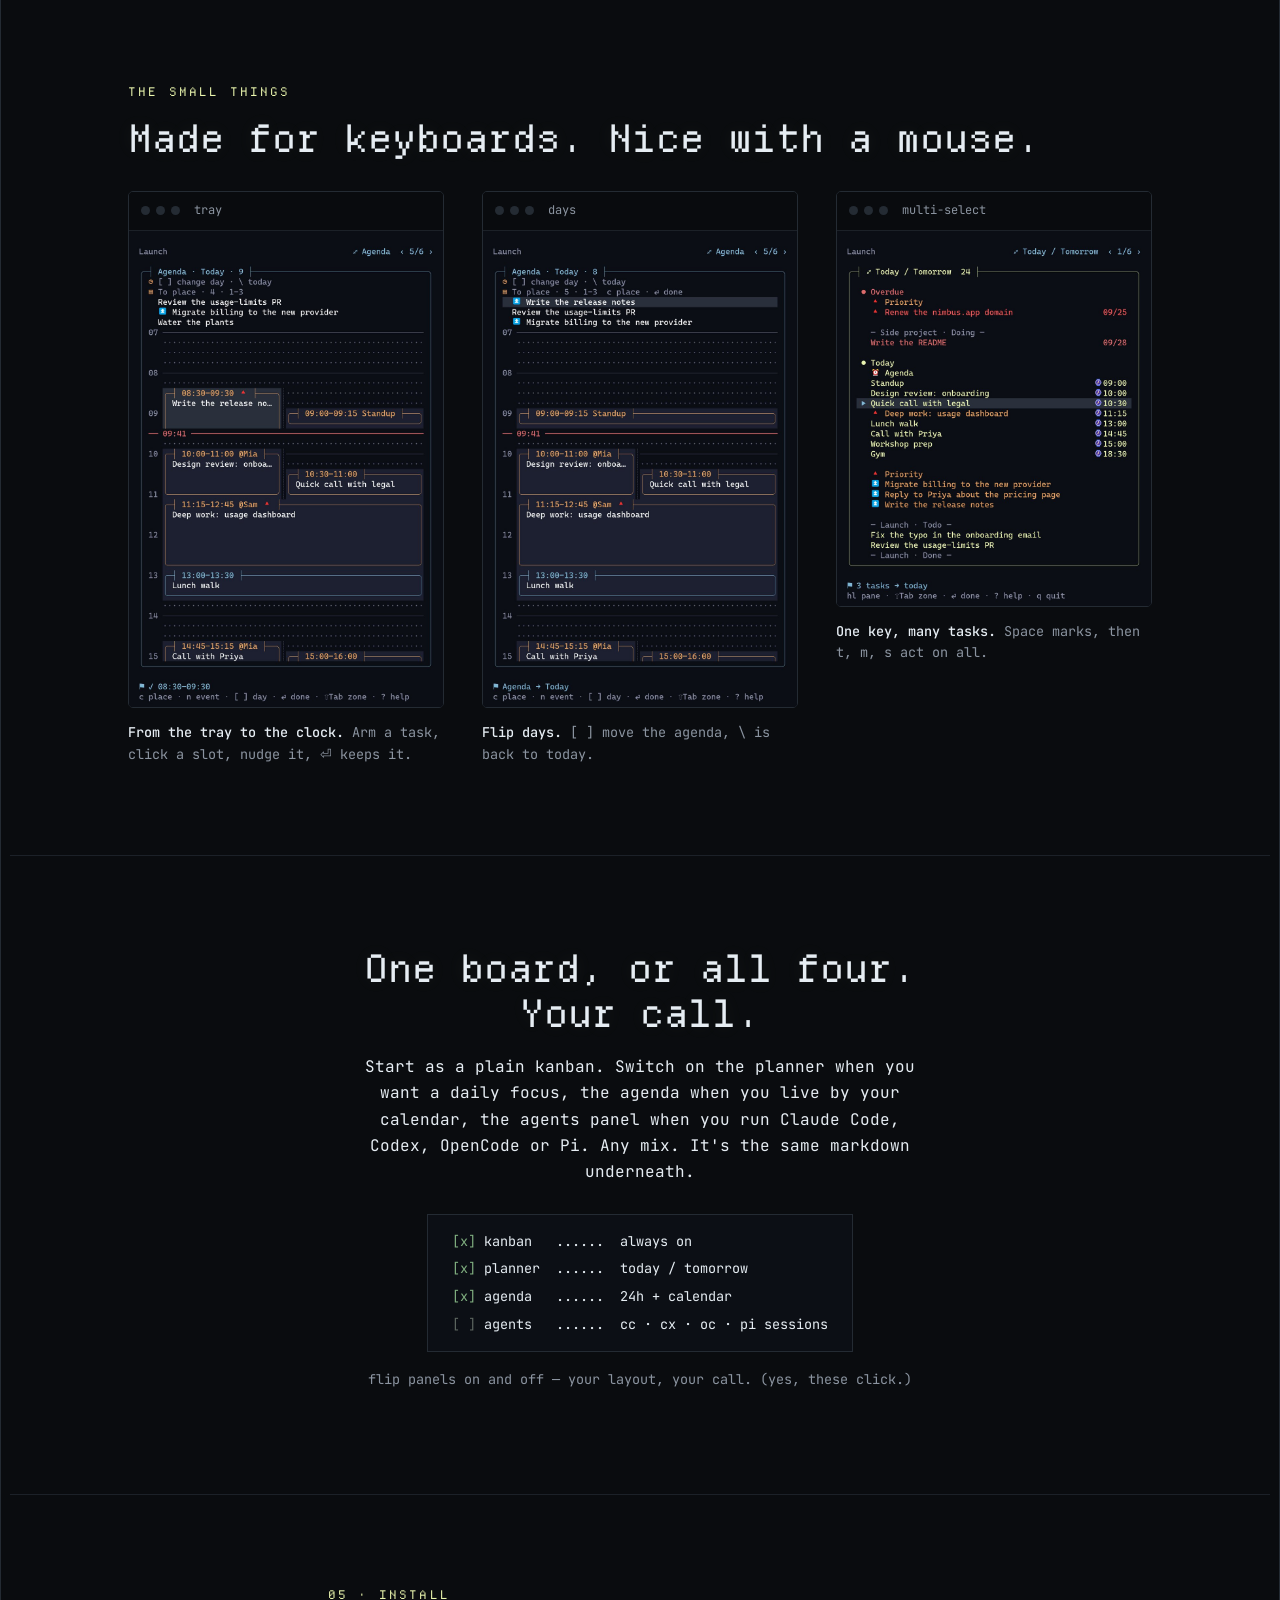
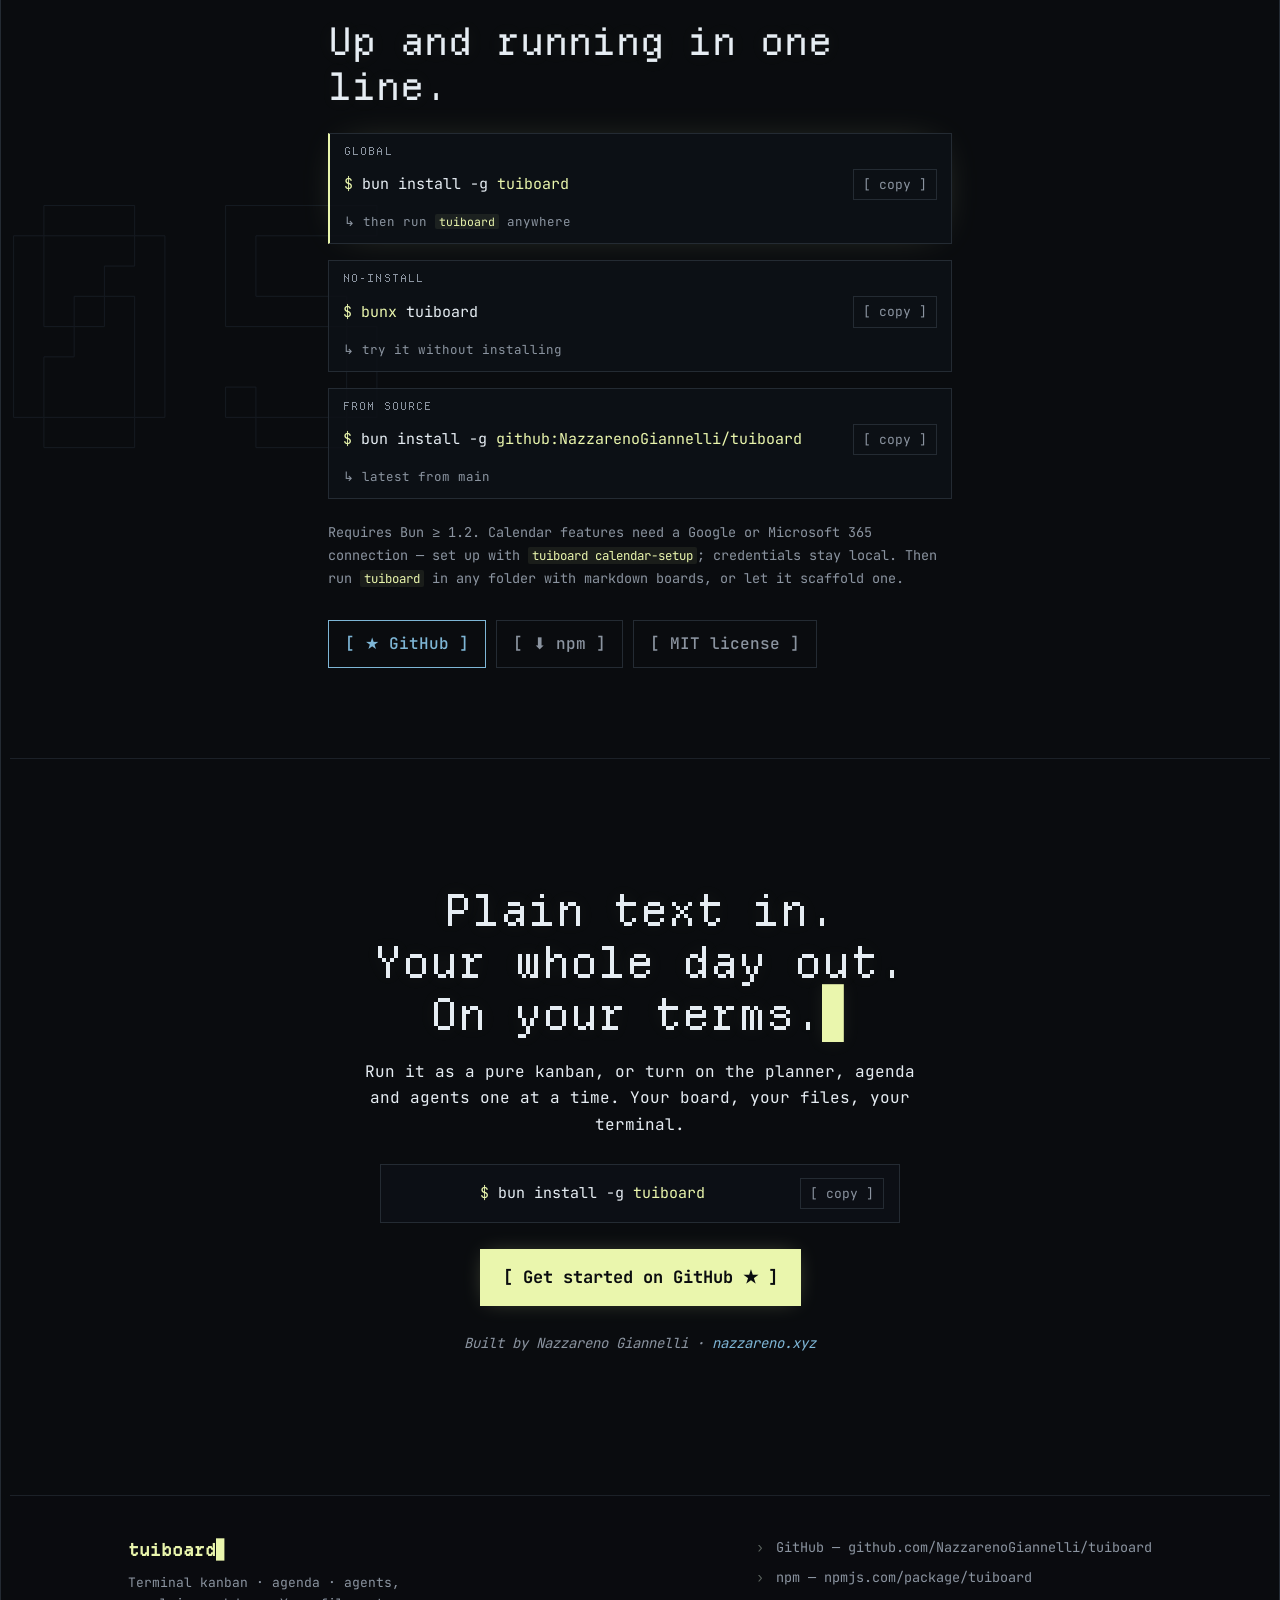
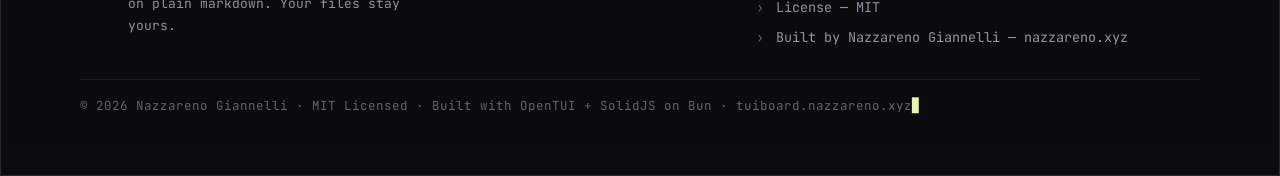
==== commit 789db164: "fix: cache-bust css/js (Cloudflare keeps them 4 h) so the film's play button works; drop the caption" ====
--- a/index.html
+++ b/index.html
@@ -30,7 +30,7 @@
     setTimeout(function () { if (!d.classList.contains("js-ready")) d.classList.remove("fx"); }, 4000);
   })();
 </script>
-<link rel="stylesheet" href="css/style.css" />
+<link rel="stylesheet" href="css/style.css?v=20261001a" />
 </head>
 <body>
 <a class="skip-link" href="#install">Skip to install</a>
@@ -127,7 +127,7 @@
         <button class="btn btn--primary film__play" id="film-play" type="button">[ ▶ Watch the film · 36 s ]</button>
       </div>
     </div>
-    <p class="term__cap">recorded from the real app on an invented demo board · the music was made with Suno · <a href="https://youtu.be/T7ghPHfvGXg" target="_blank" rel="noopener">also on YouTube ↗</a></p>
+    <p class="term__cap"><a href="https://youtu.be/T7ghPHfvGXg" target="_blank" rel="noopener">also on YouTube ↗</a></p>
   </div>
 </section>
 
@@ -401,6 +401,6 @@
   </div>
 </div>
 
-<script src="js/main.js" defer></script>
+<script src="js/main.js?v=20261001a" defer></script>
 </body>
 </html>
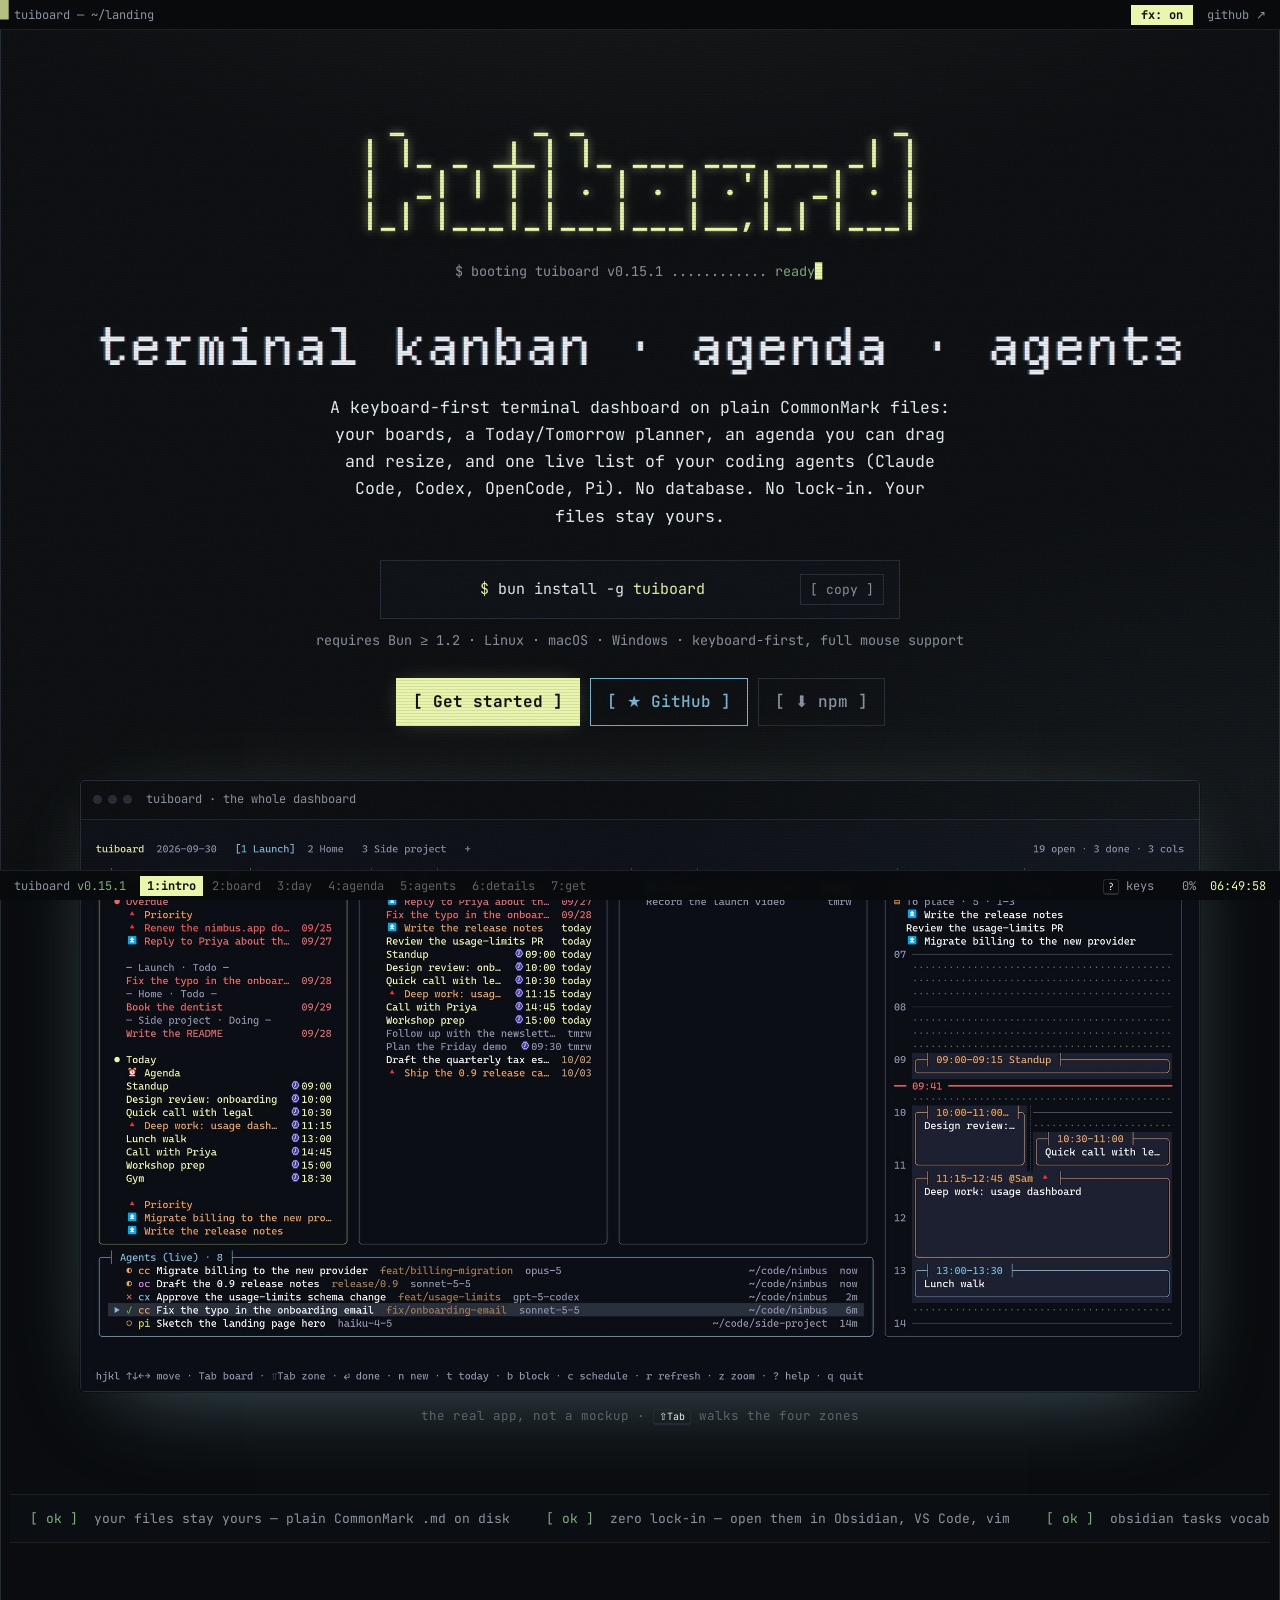
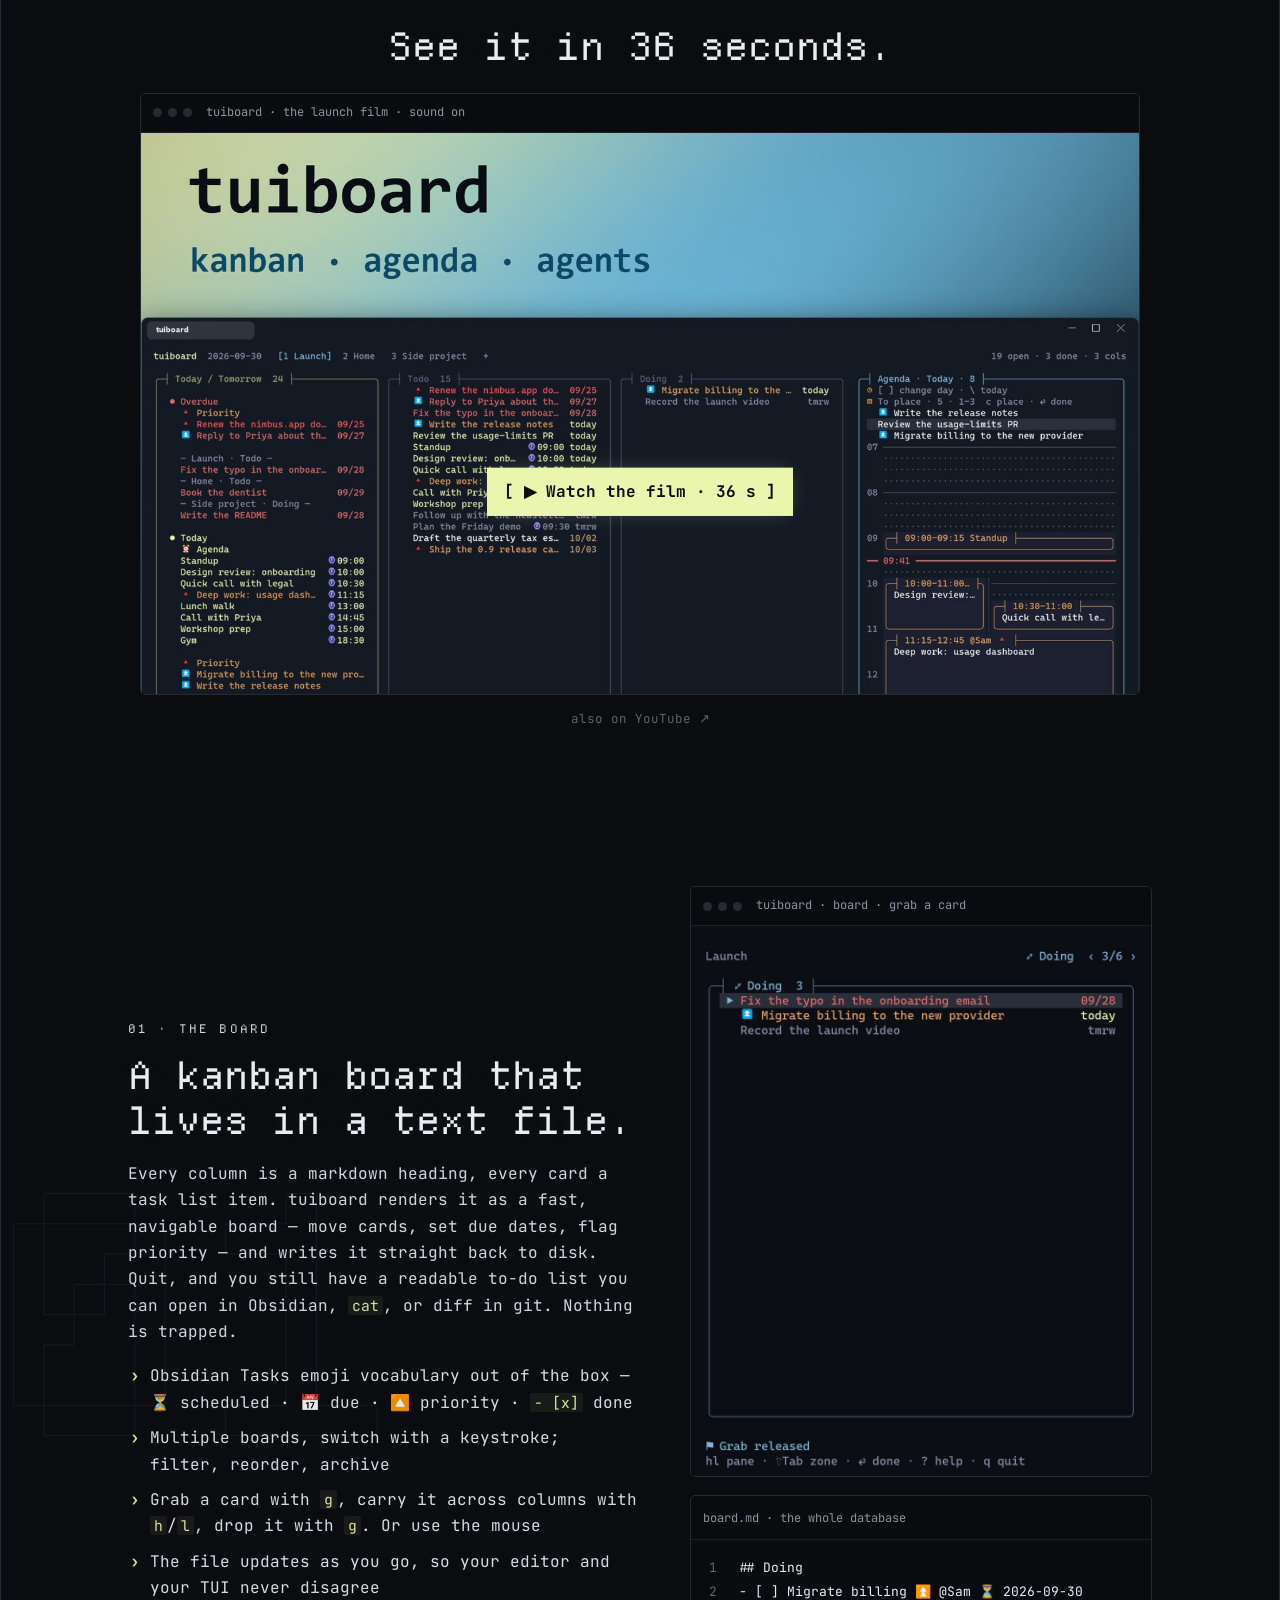
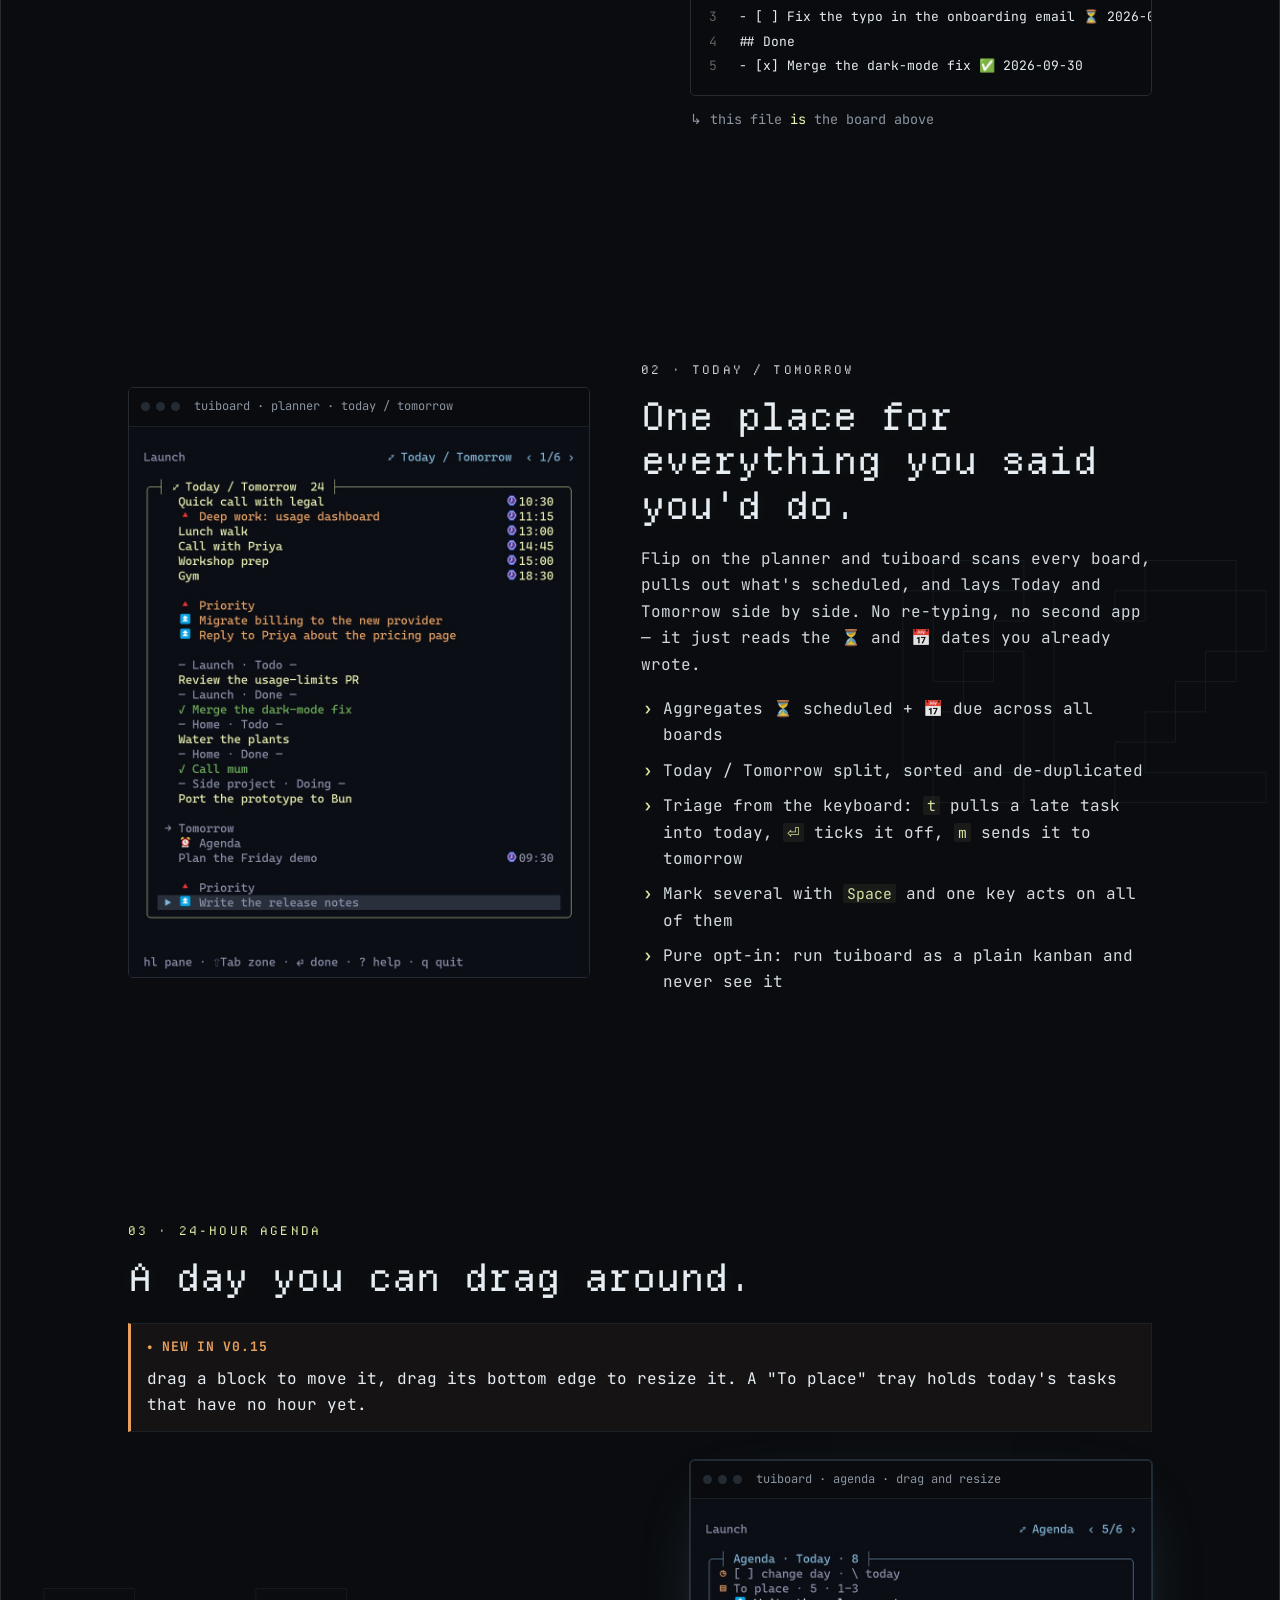
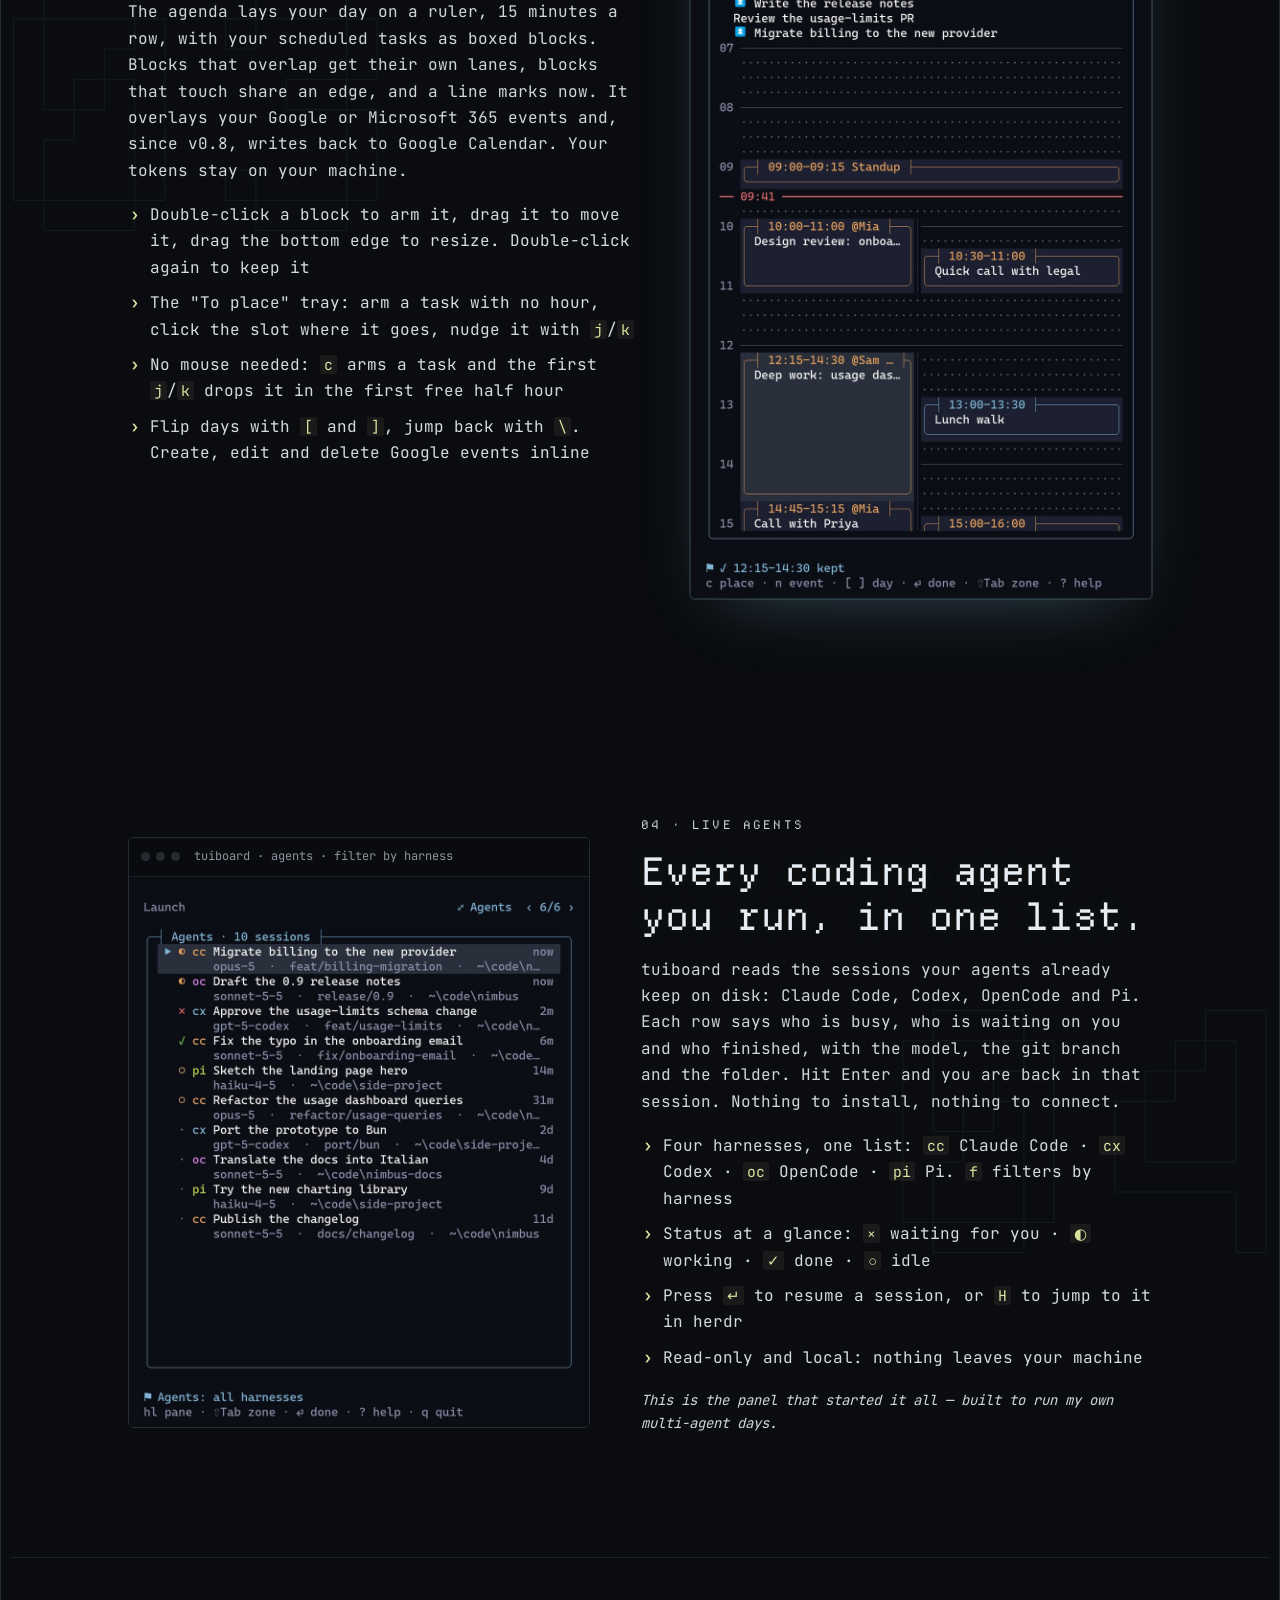
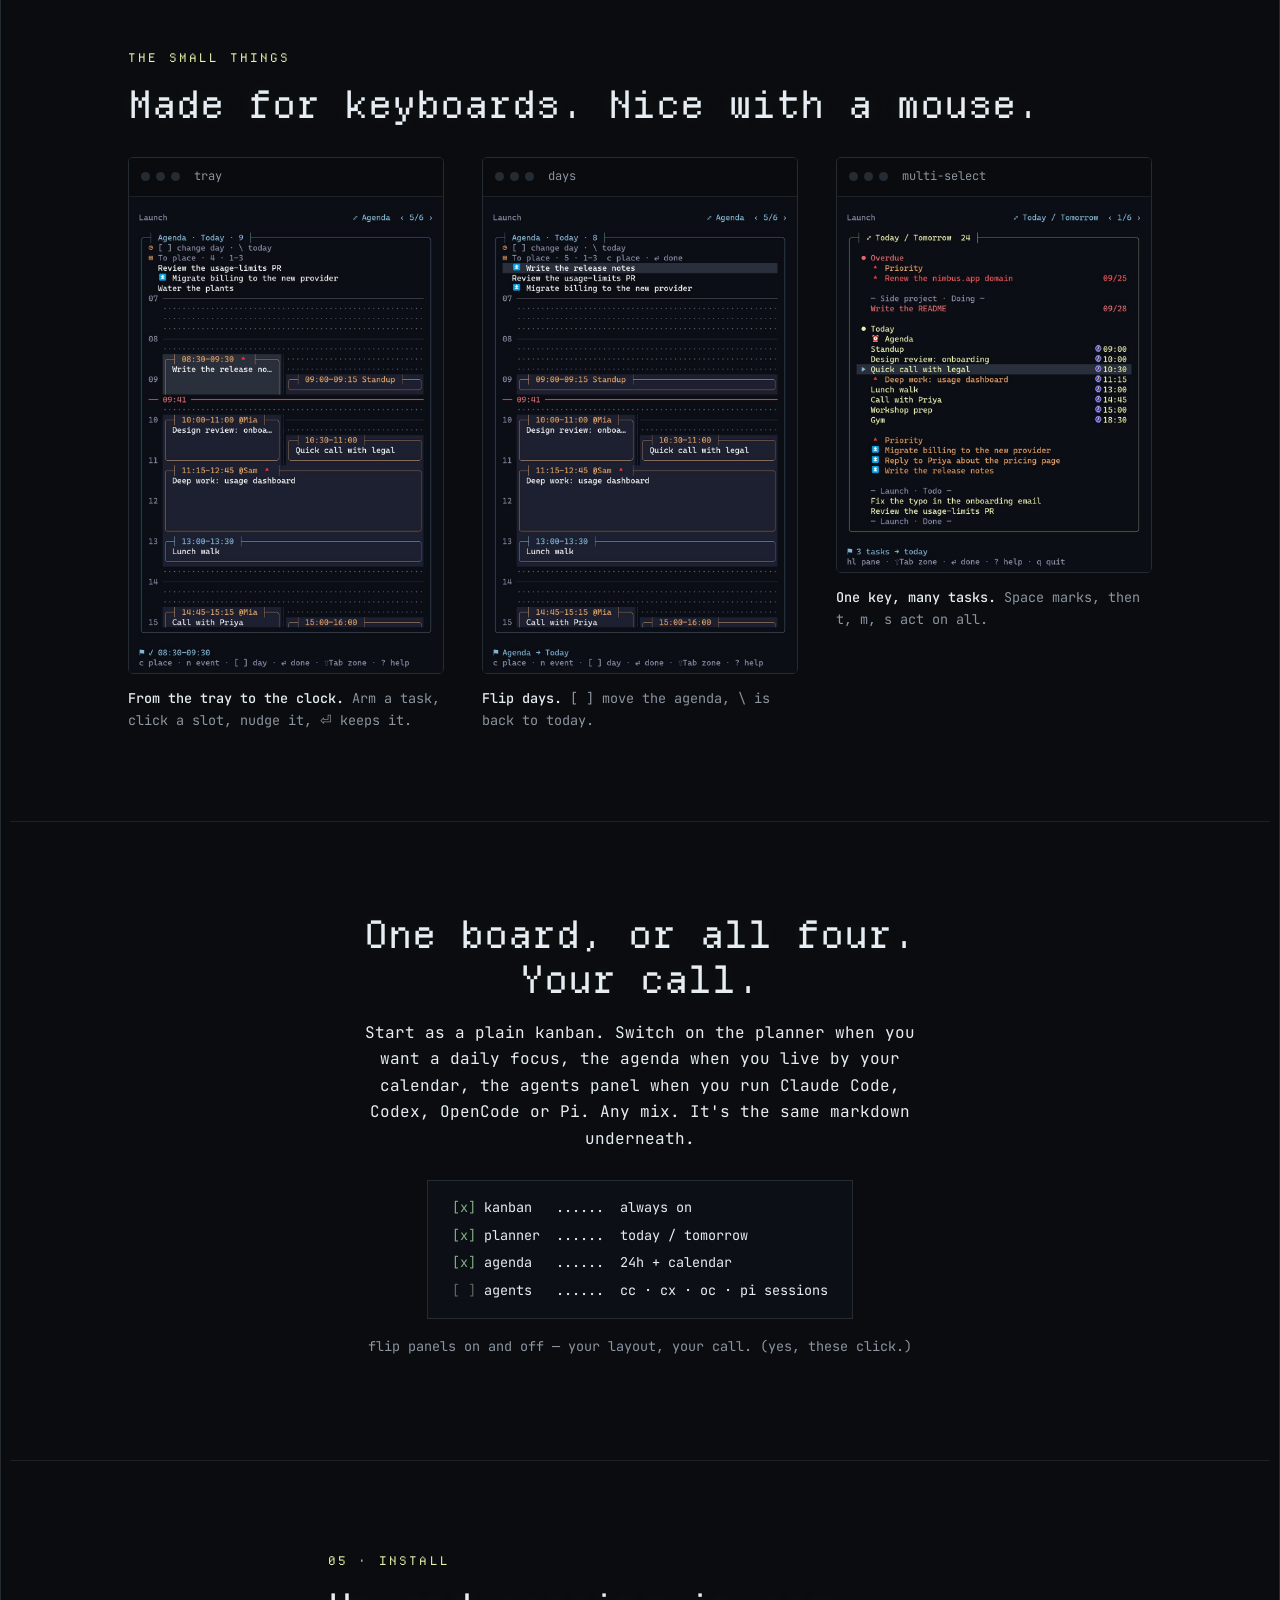
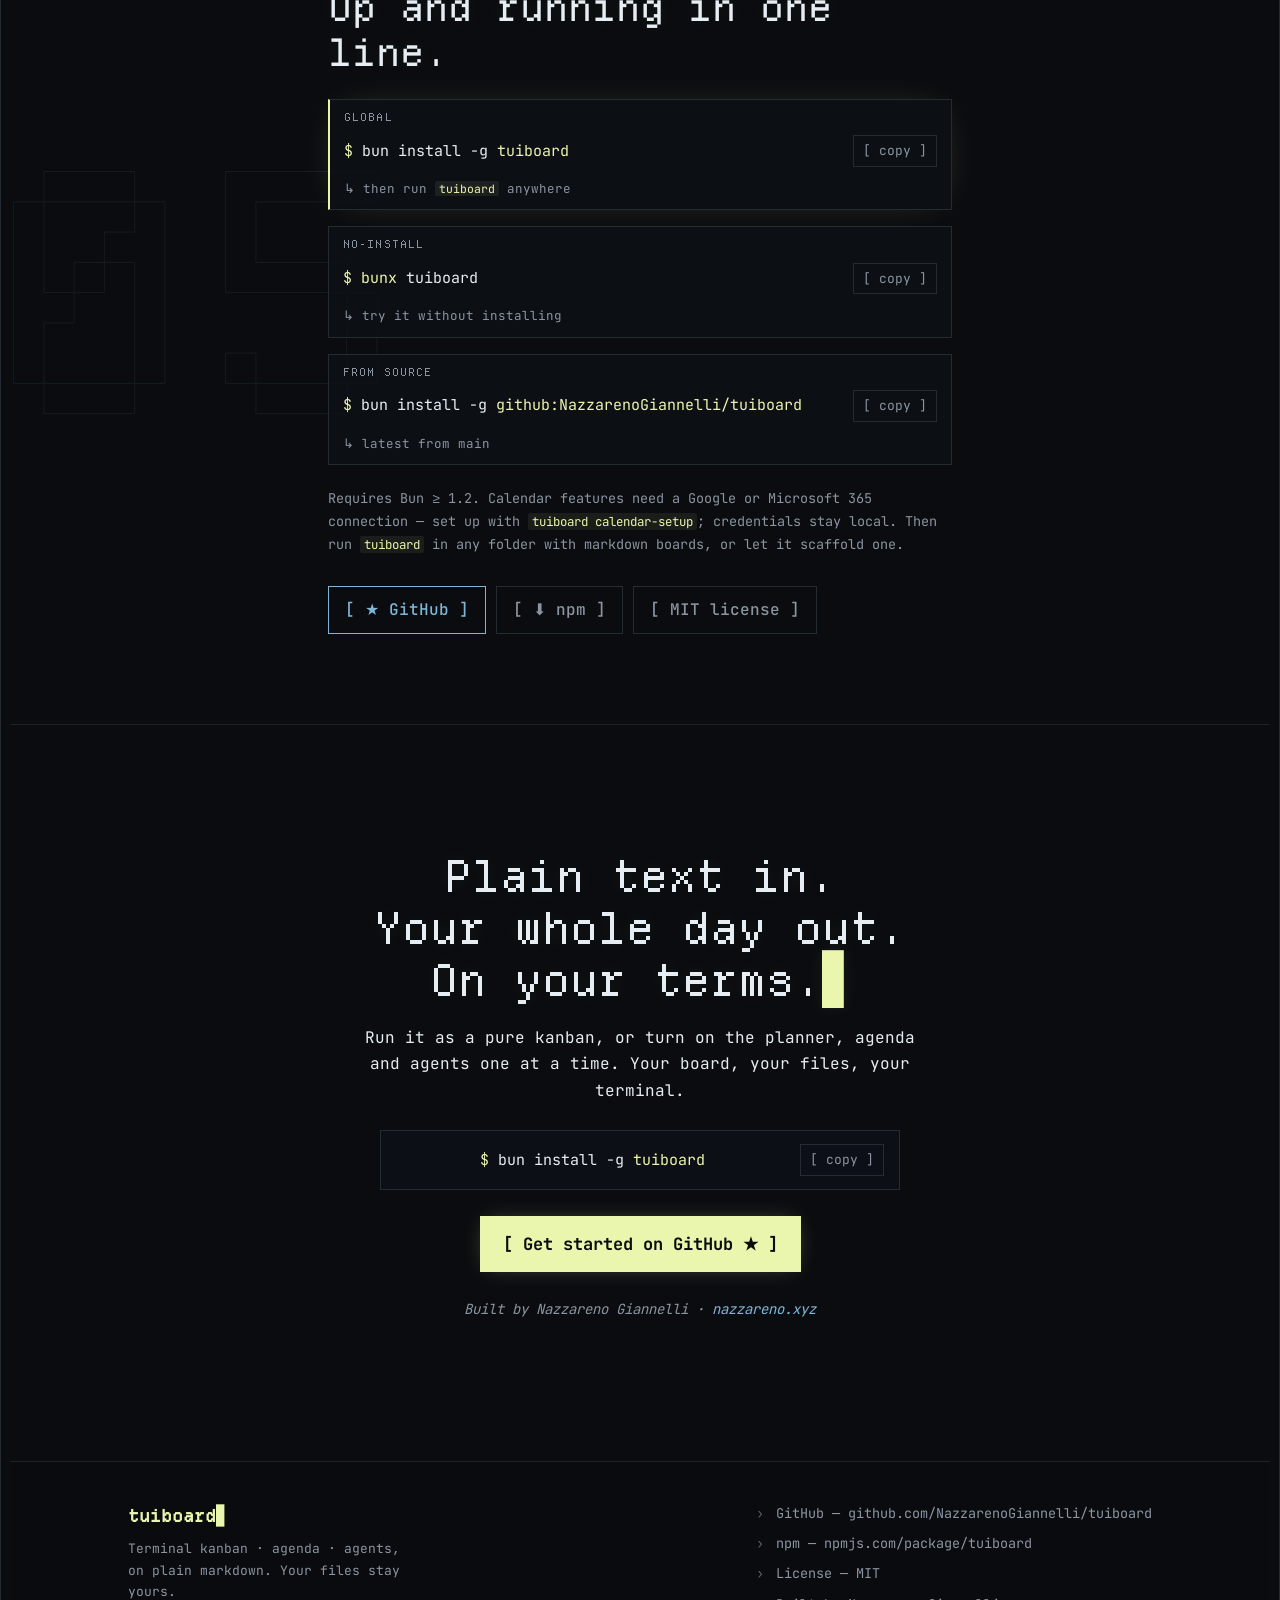
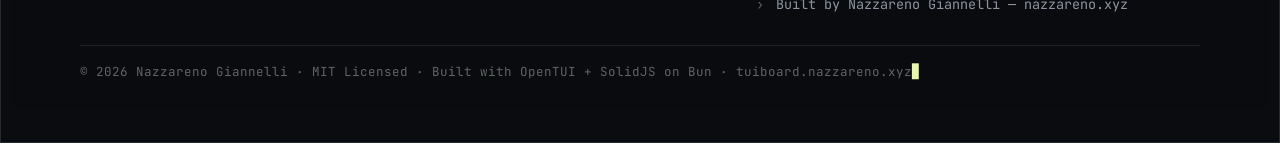
==== commit d84a960b: "landing: drop the 'the film' label above the video section Co-Authored-By: Claude Sonnet 5.5 <norepl" ====
--- a/index.html
+++ b/index.html
@@ -117,7 +117,6 @@
 <section class="film" id="film">
   <div class="wrap">
     <div class="feat__head" data-reveal-group>
-      <p class="eyebrow">the film</p>
       <h2>See it in 36 seconds.</h2>
     </div>
     <div class="term termframe film__frame" data-reveal>
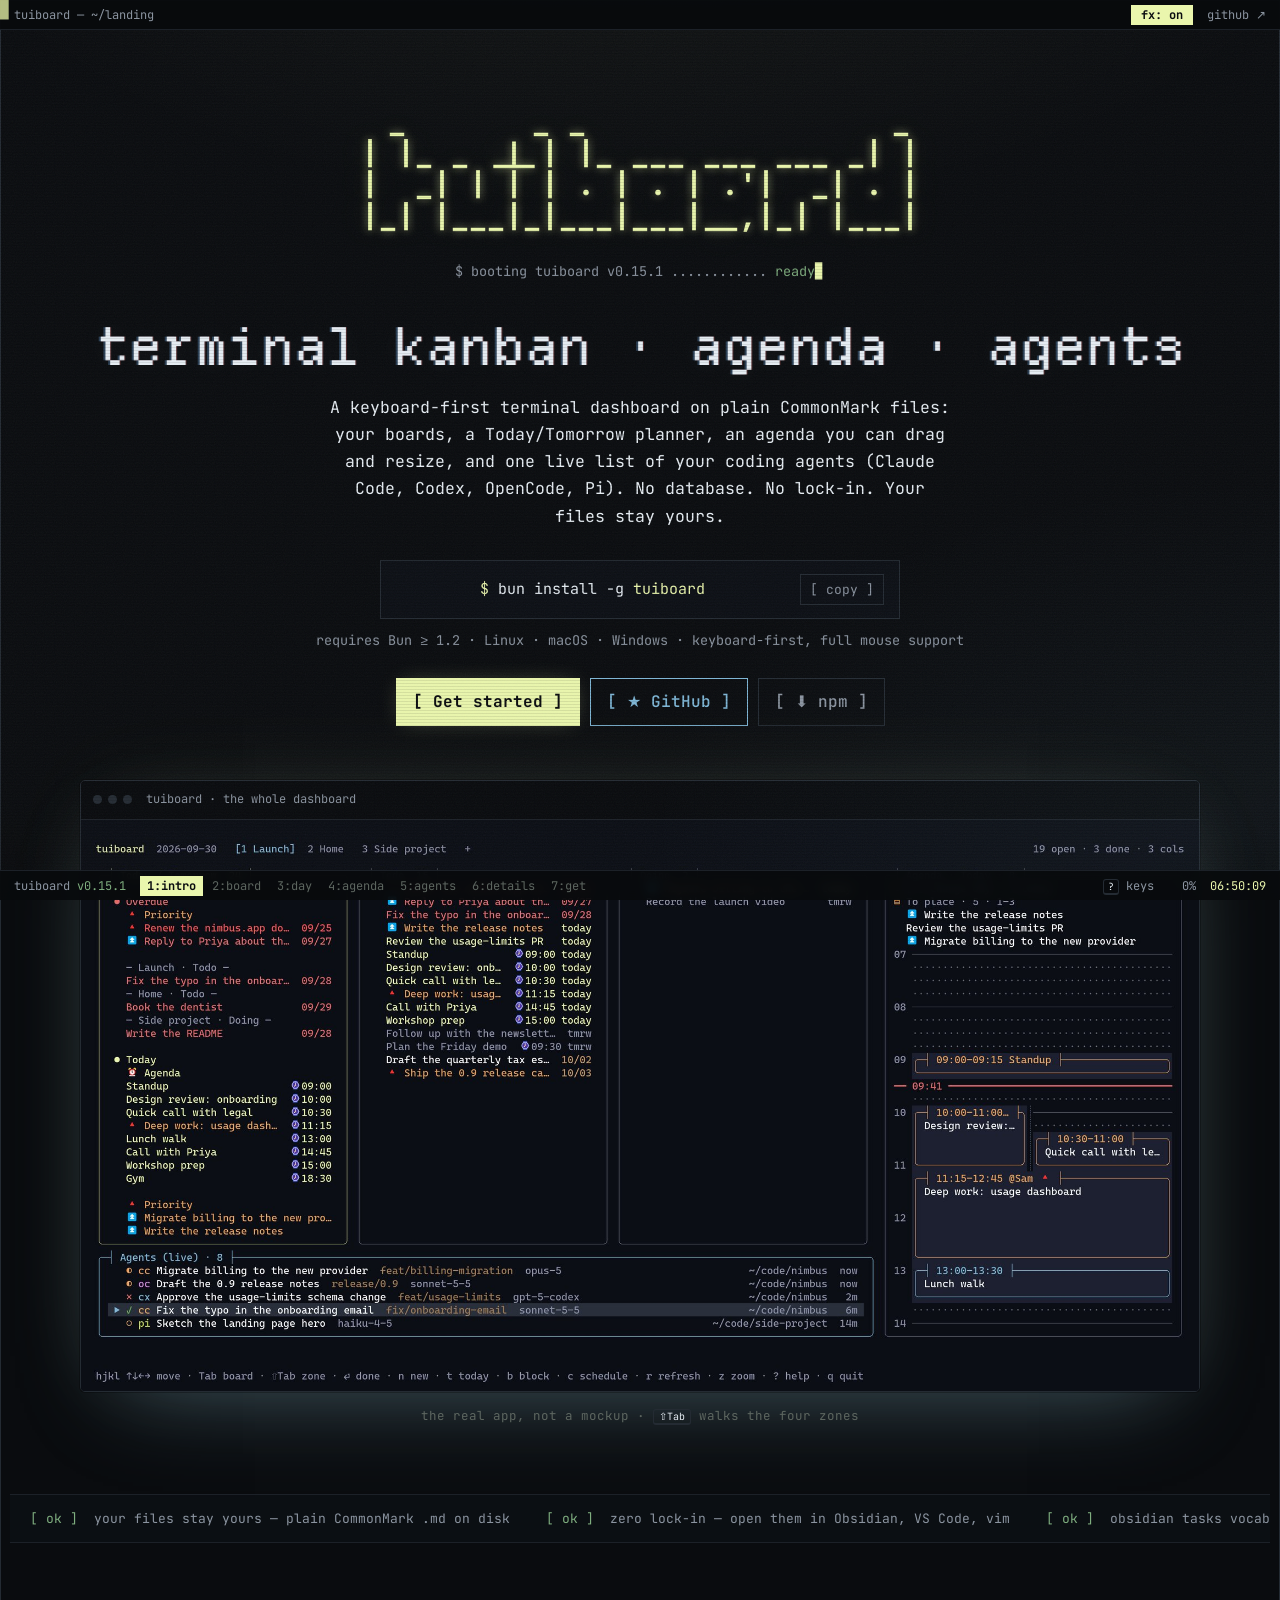
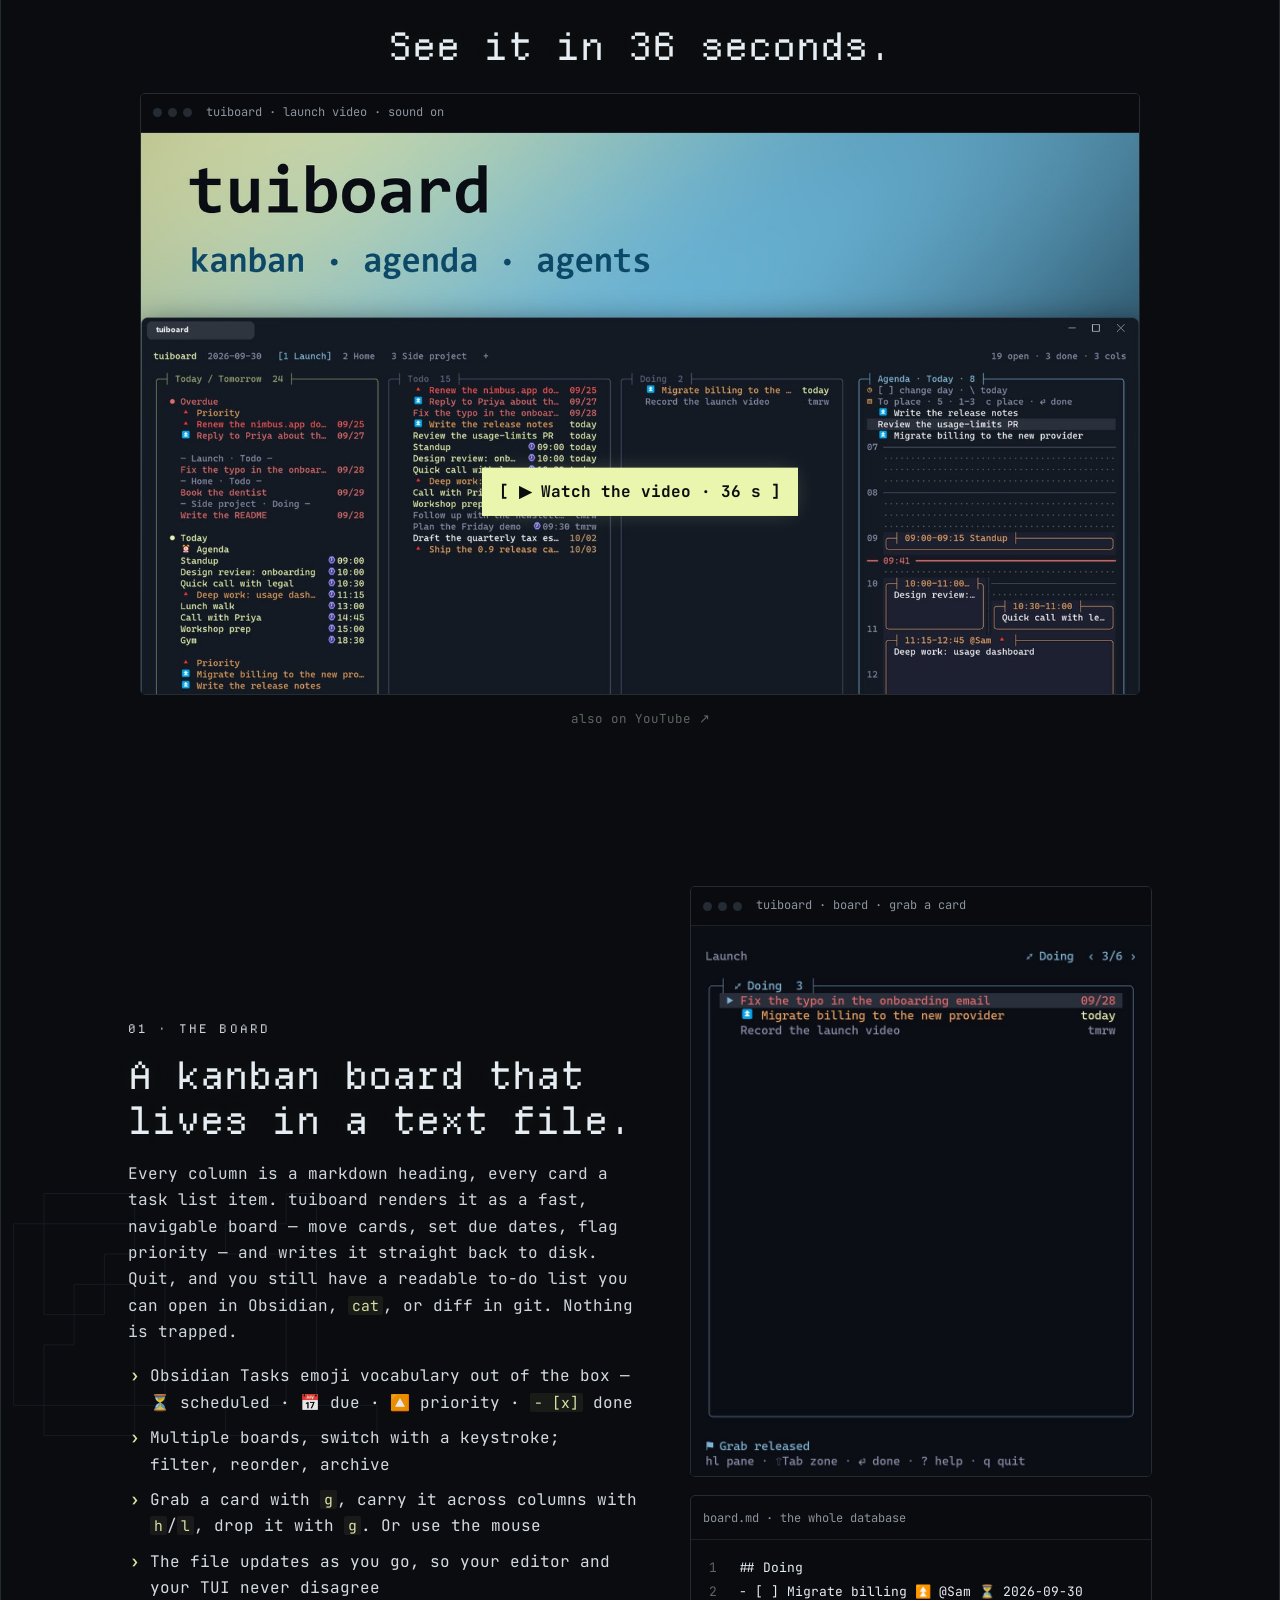
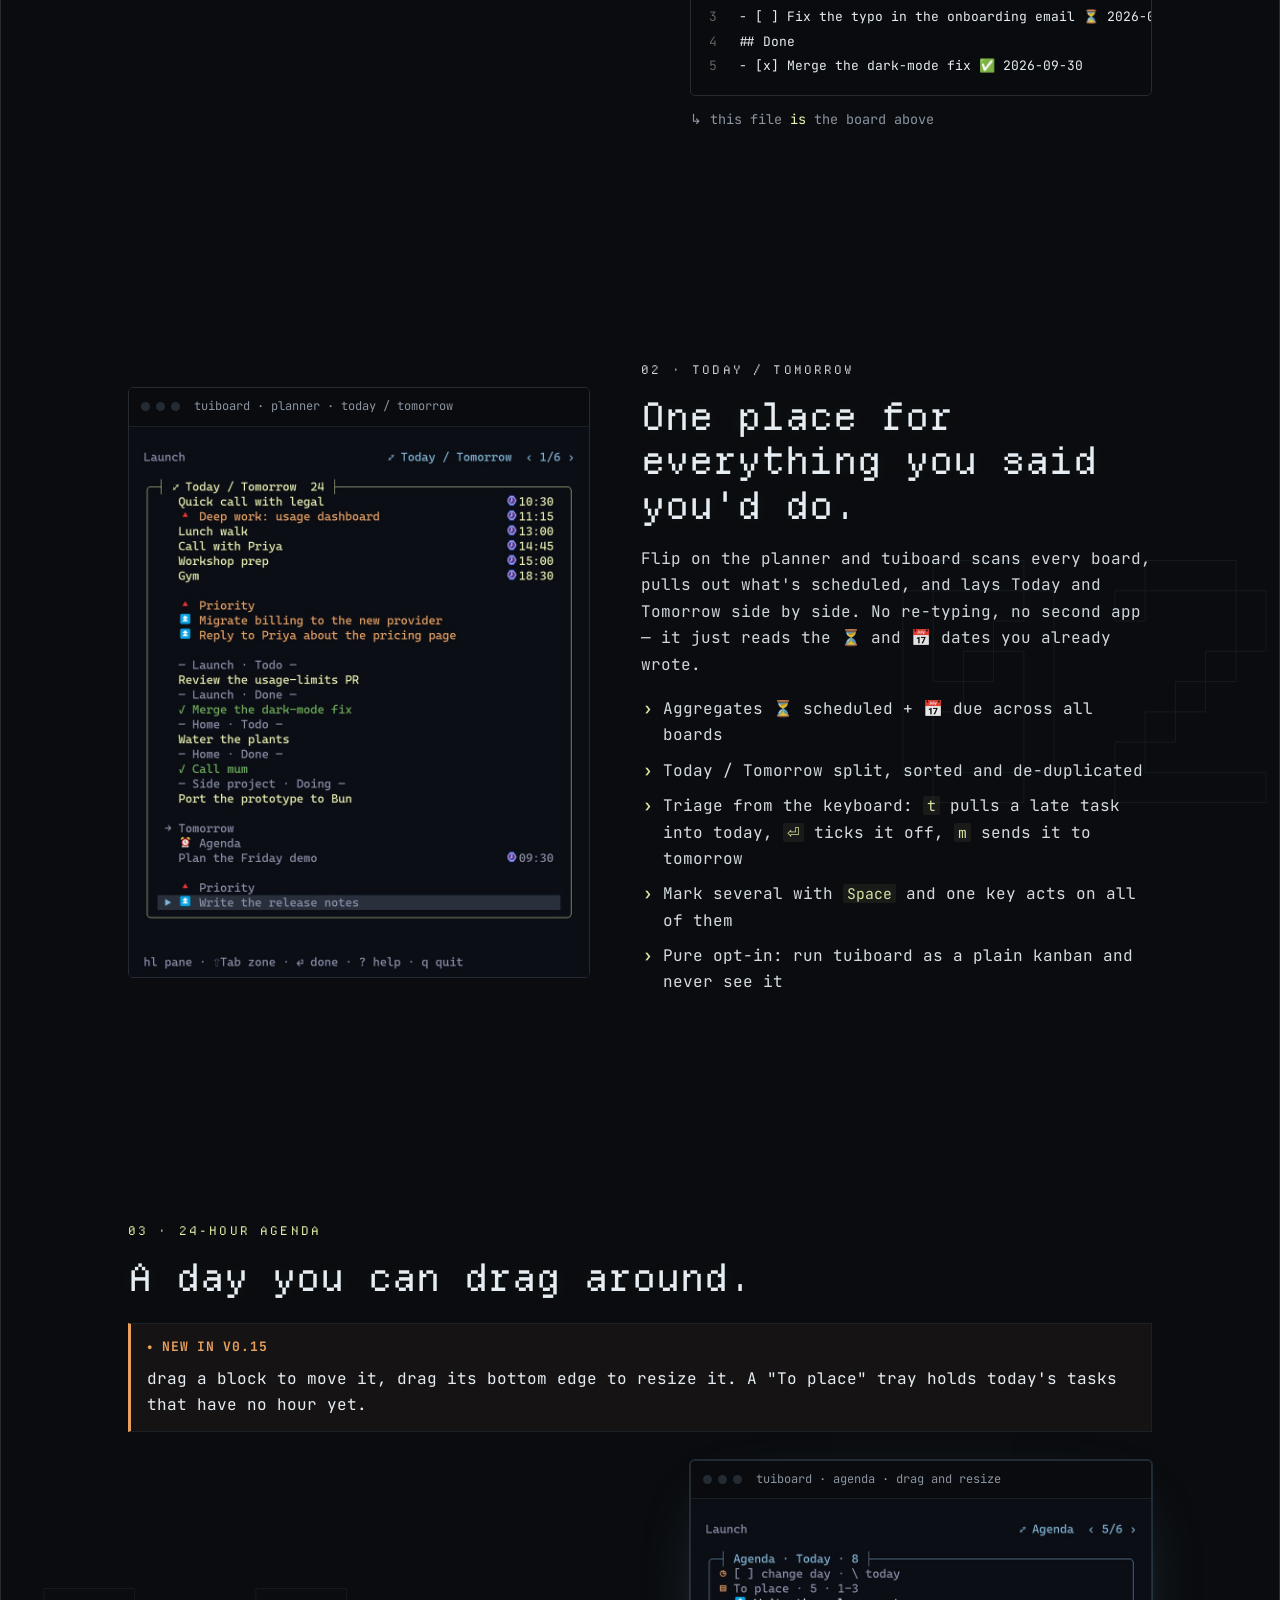
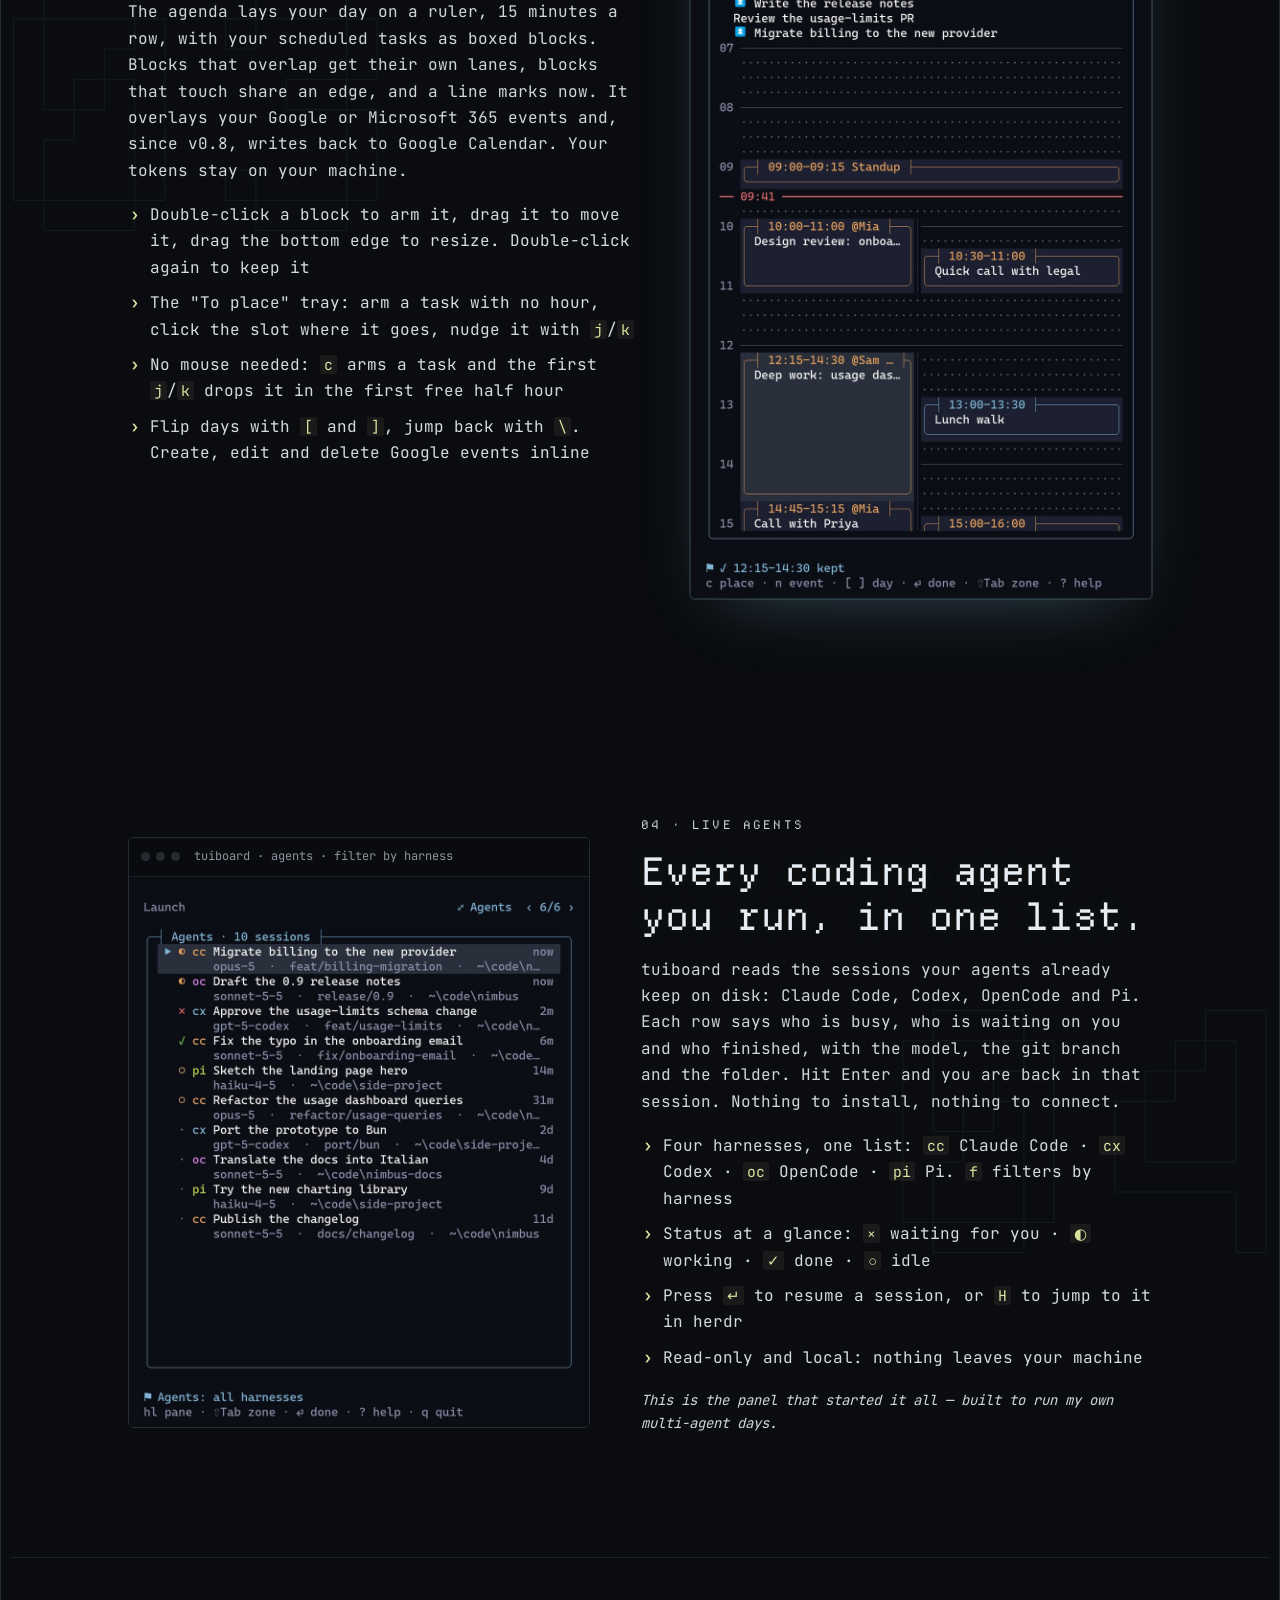
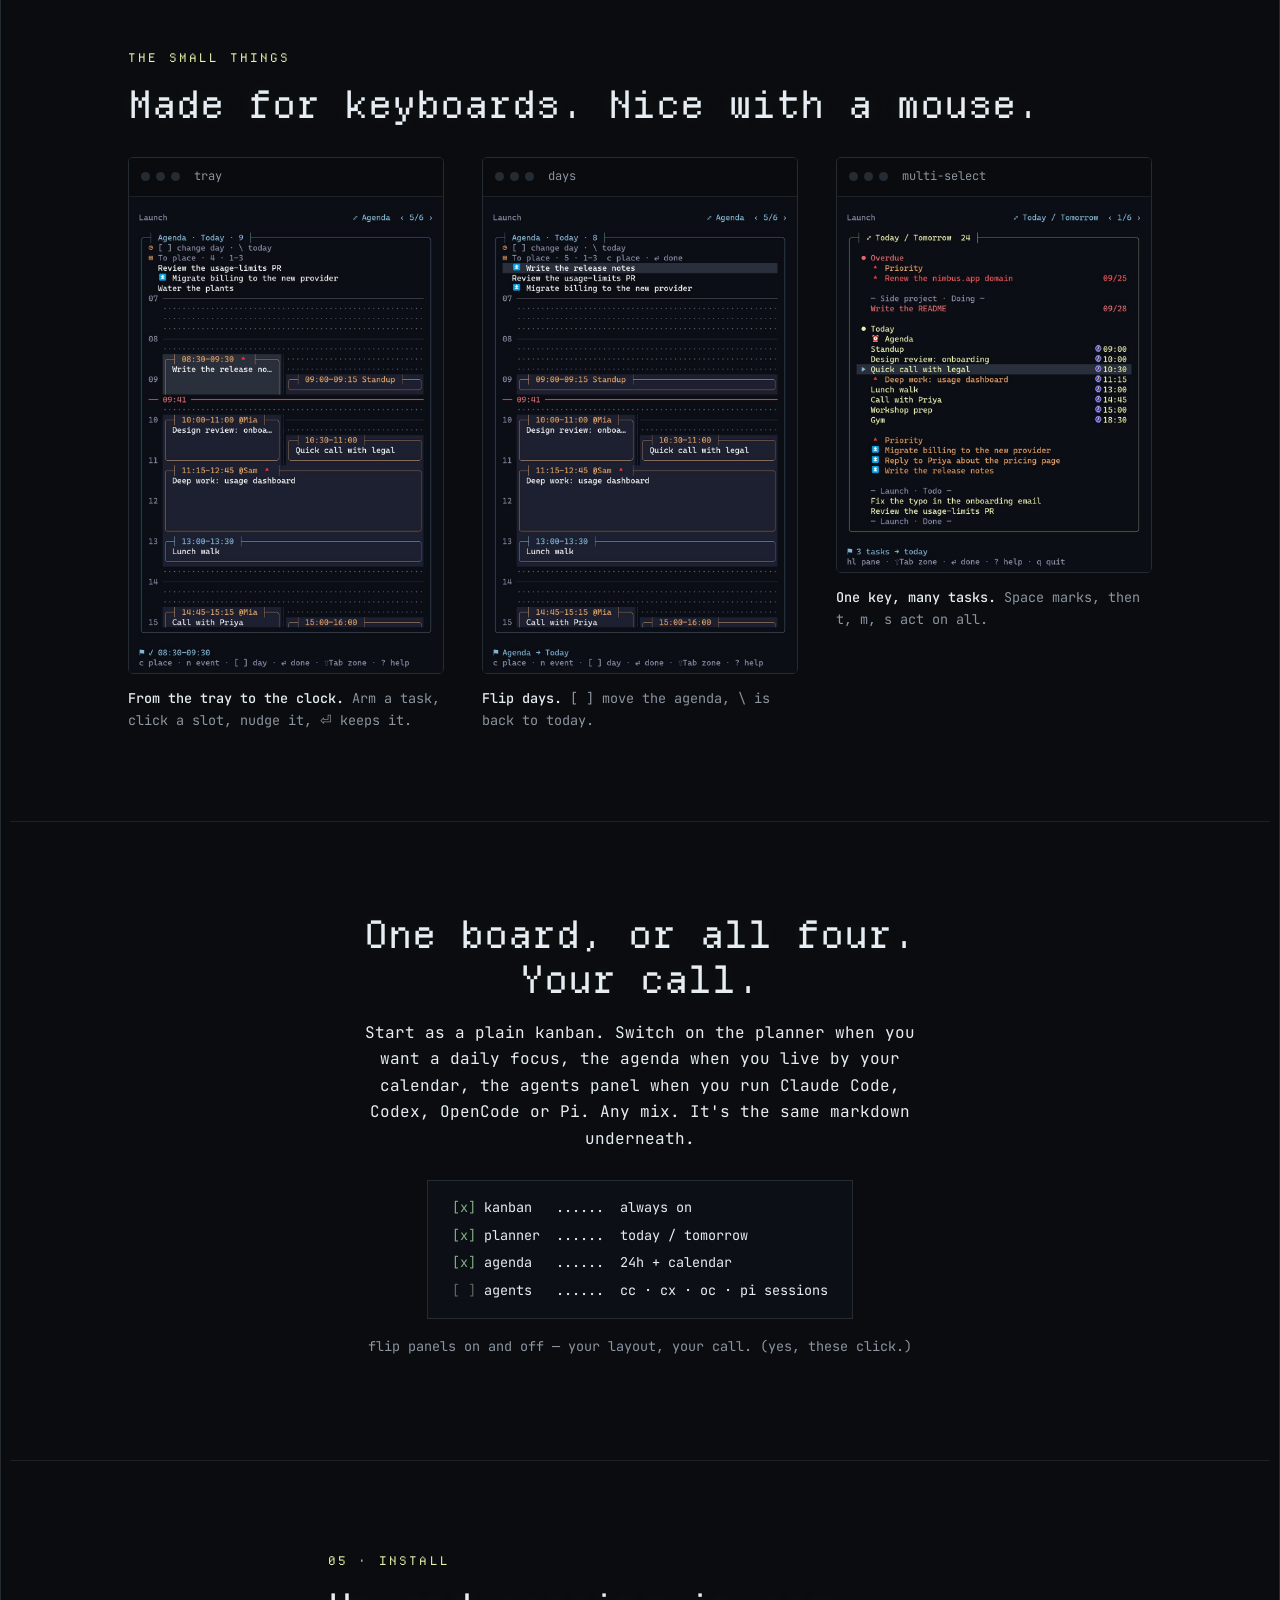
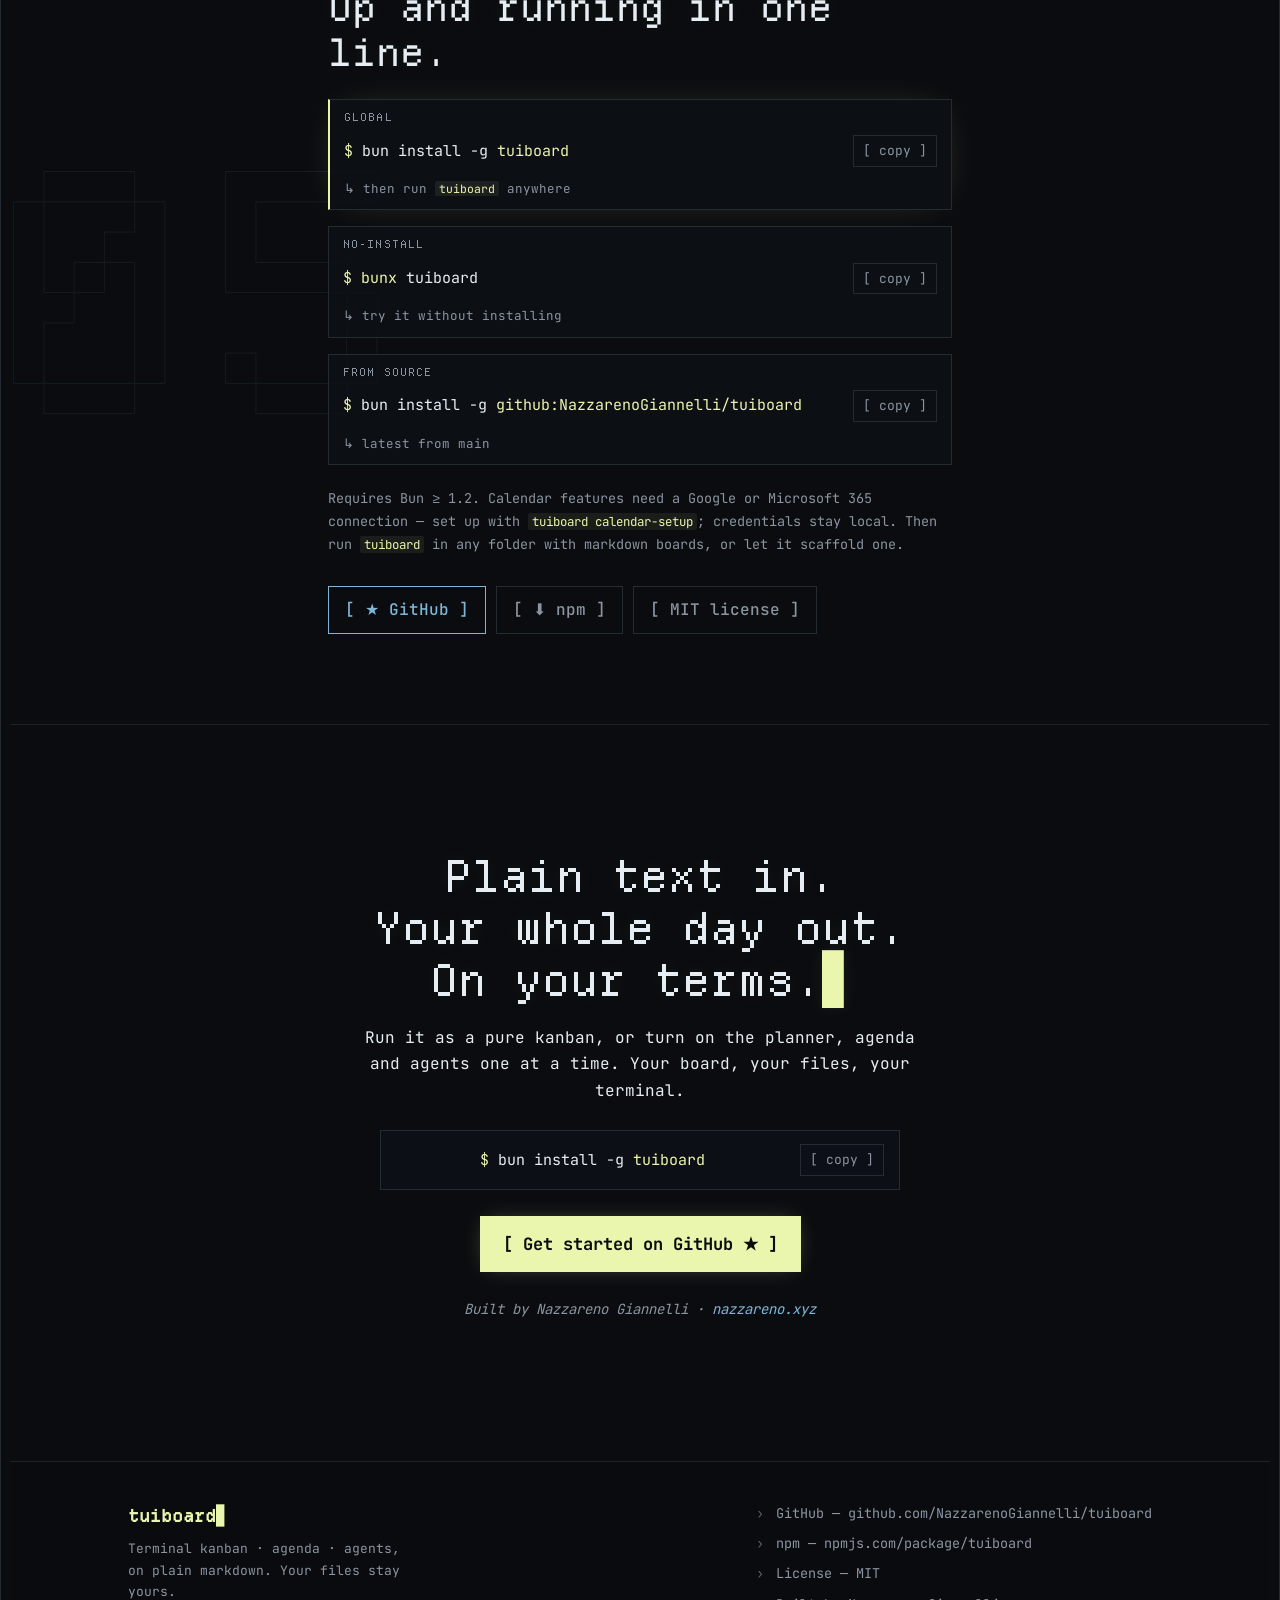
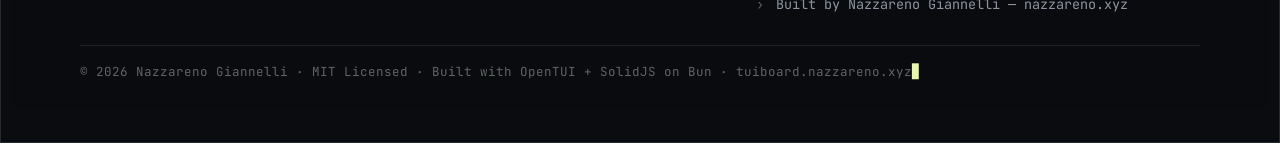
==== commit f03d75c9: "Merge v2: no 'film' wording on the landing (label removed, 'video' in the bar and the button) → prod" ====
--- a/index.html
+++ b/index.html
@@ -120,10 +120,10 @@
       <h2>See it in 36 seconds.</h2>
     </div>
     <div class="term termframe film__frame" data-reveal>
-      <div class="term__bar"><span class="term__dots" aria-hidden="true"><i></i><i></i><i></i></span><span class="term__file">tuiboard · the launch film · sound on</span></div>
+      <div class="term__bar"><span class="term__dots" aria-hidden="true"><i></i><i></i><i></i></span><span class="term__file">tuiboard · launch video · sound on</span></div>
       <div class="film__player">
-        <video id="film-video" src="assets/media/tuiboard-film.mp4" poster="assets/media/film-poster.jpg" preload="none" playsinline width="1600" height="900" aria-label="tuiboard launch film: close-ups of the terminal dashboard, the whole window, then a narrow single pane with dragging a time block, placing a task, triaging and filtering coding agents"></video>
-        <button class="btn btn--primary film__play" id="film-play" type="button">[ ▶ Watch the film · 36 s ]</button>
+        <video id="film-video" src="assets/media/tuiboard-film.mp4" poster="assets/media/film-poster.jpg" preload="none" playsinline width="1600" height="900" aria-label="tuiboard launch video: close-ups of the terminal dashboard, the whole window, then a narrow single pane with dragging a time block, placing a task, triaging and filtering coding agents"></video>
+        <button class="btn btn--primary film__play" id="film-play" type="button">[ ▶ Watch the video · 36 s ]</button>
       </div>
     </div>
     <p class="term__cap"><a href="https://youtu.be/T7ghPHfvGXg" target="_blank" rel="noopener">also on YouTube ↗</a></p>
